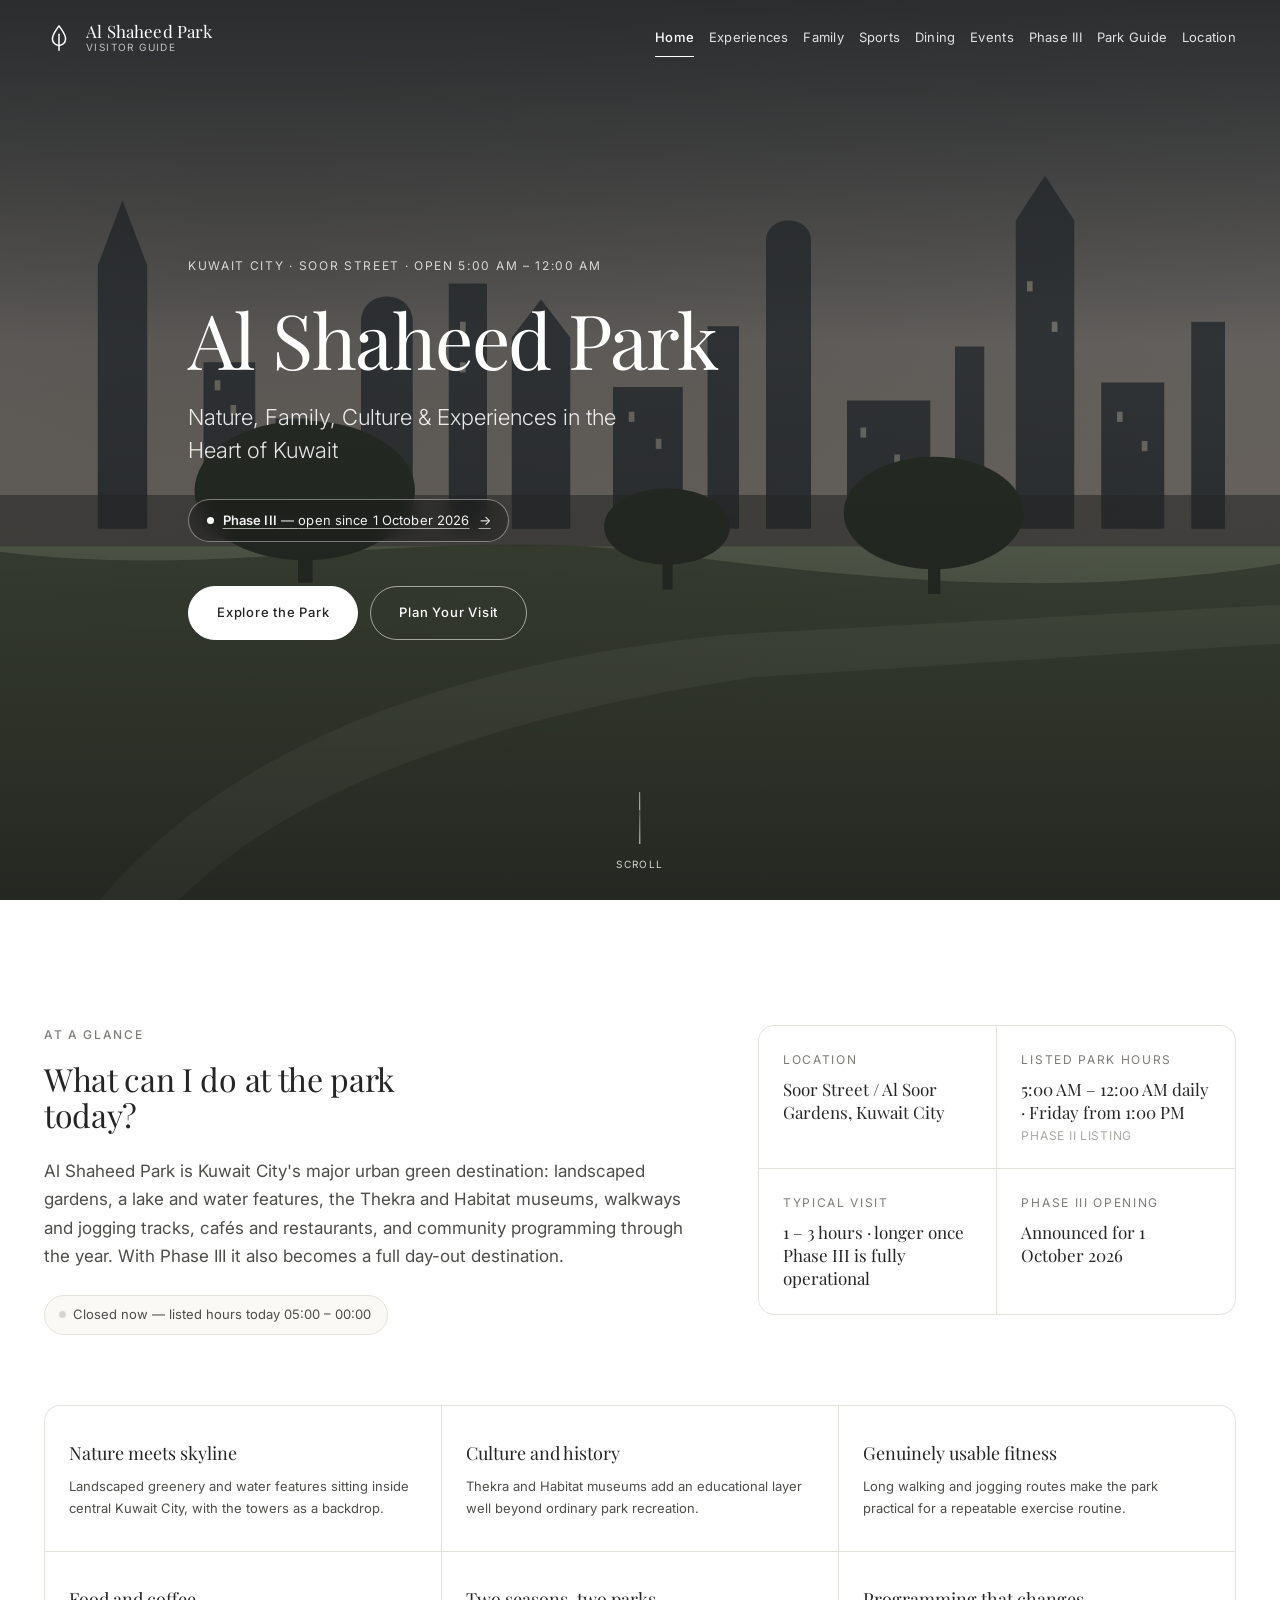
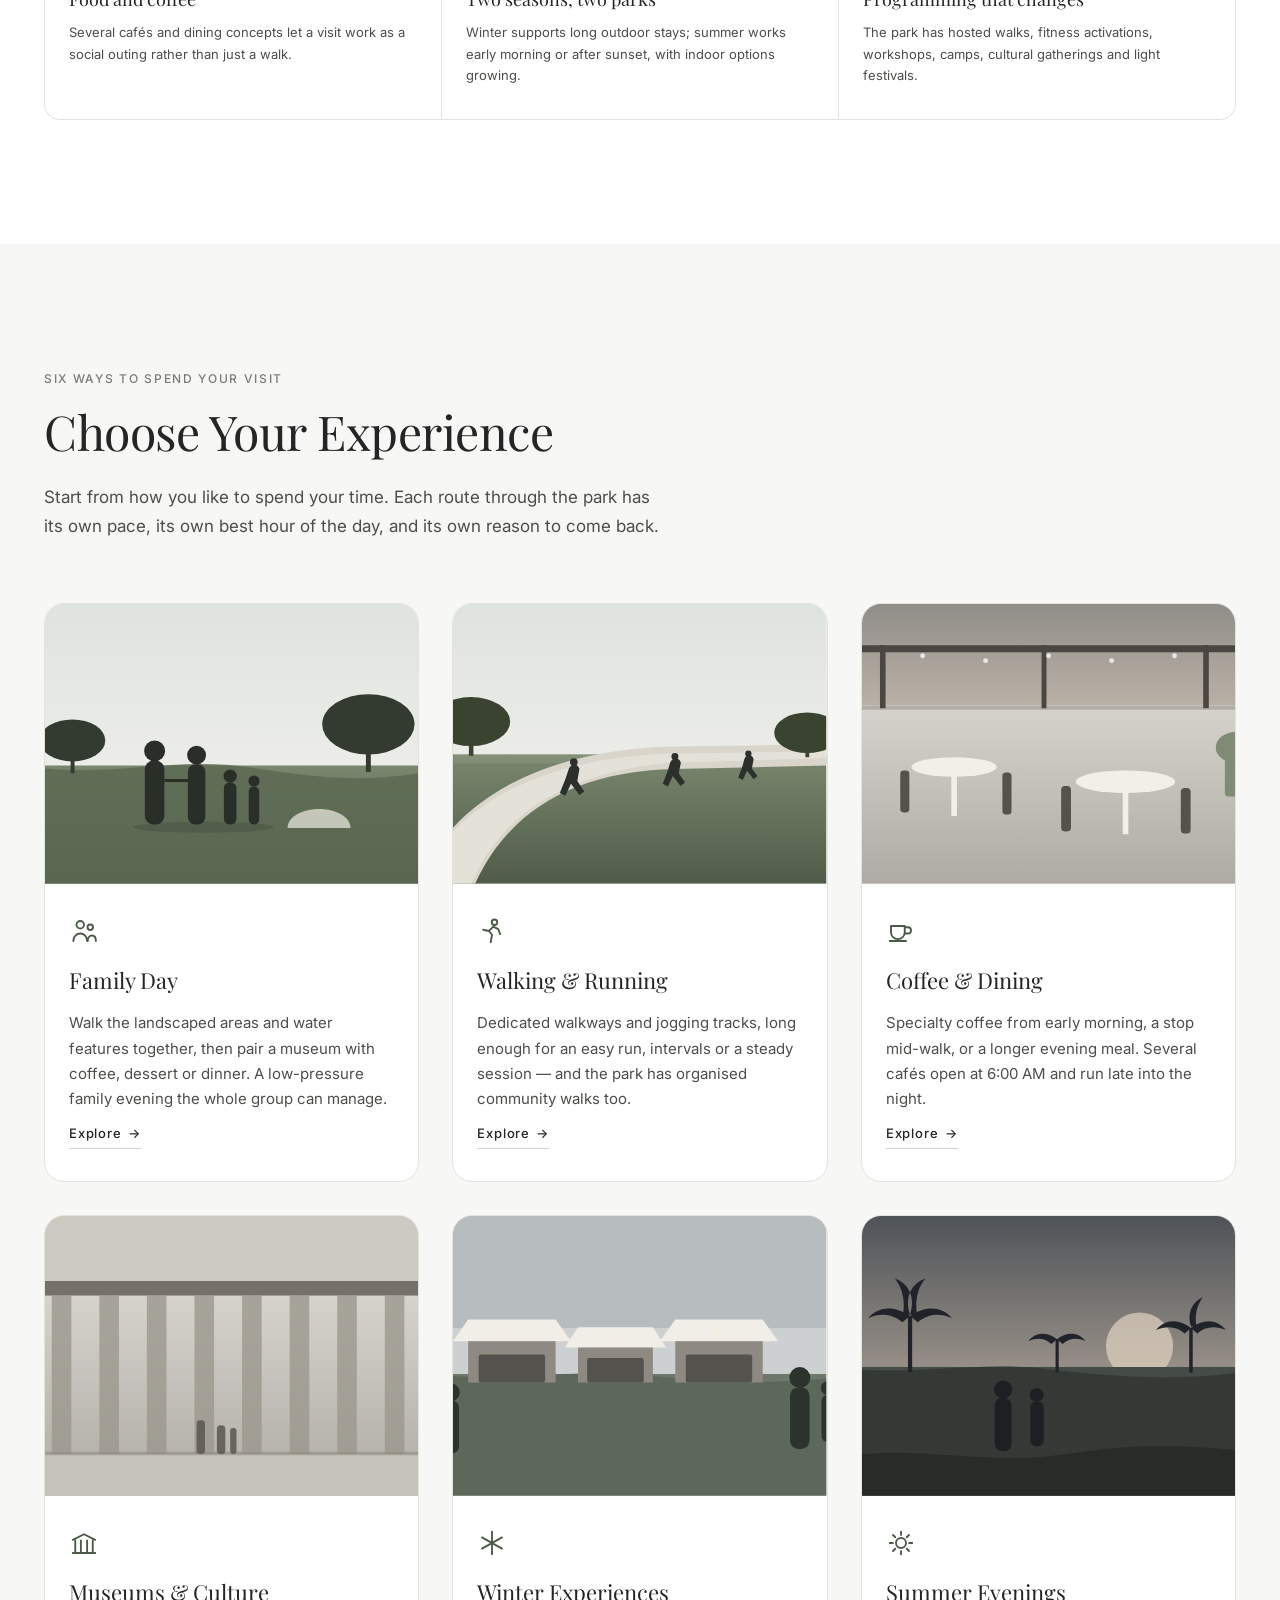
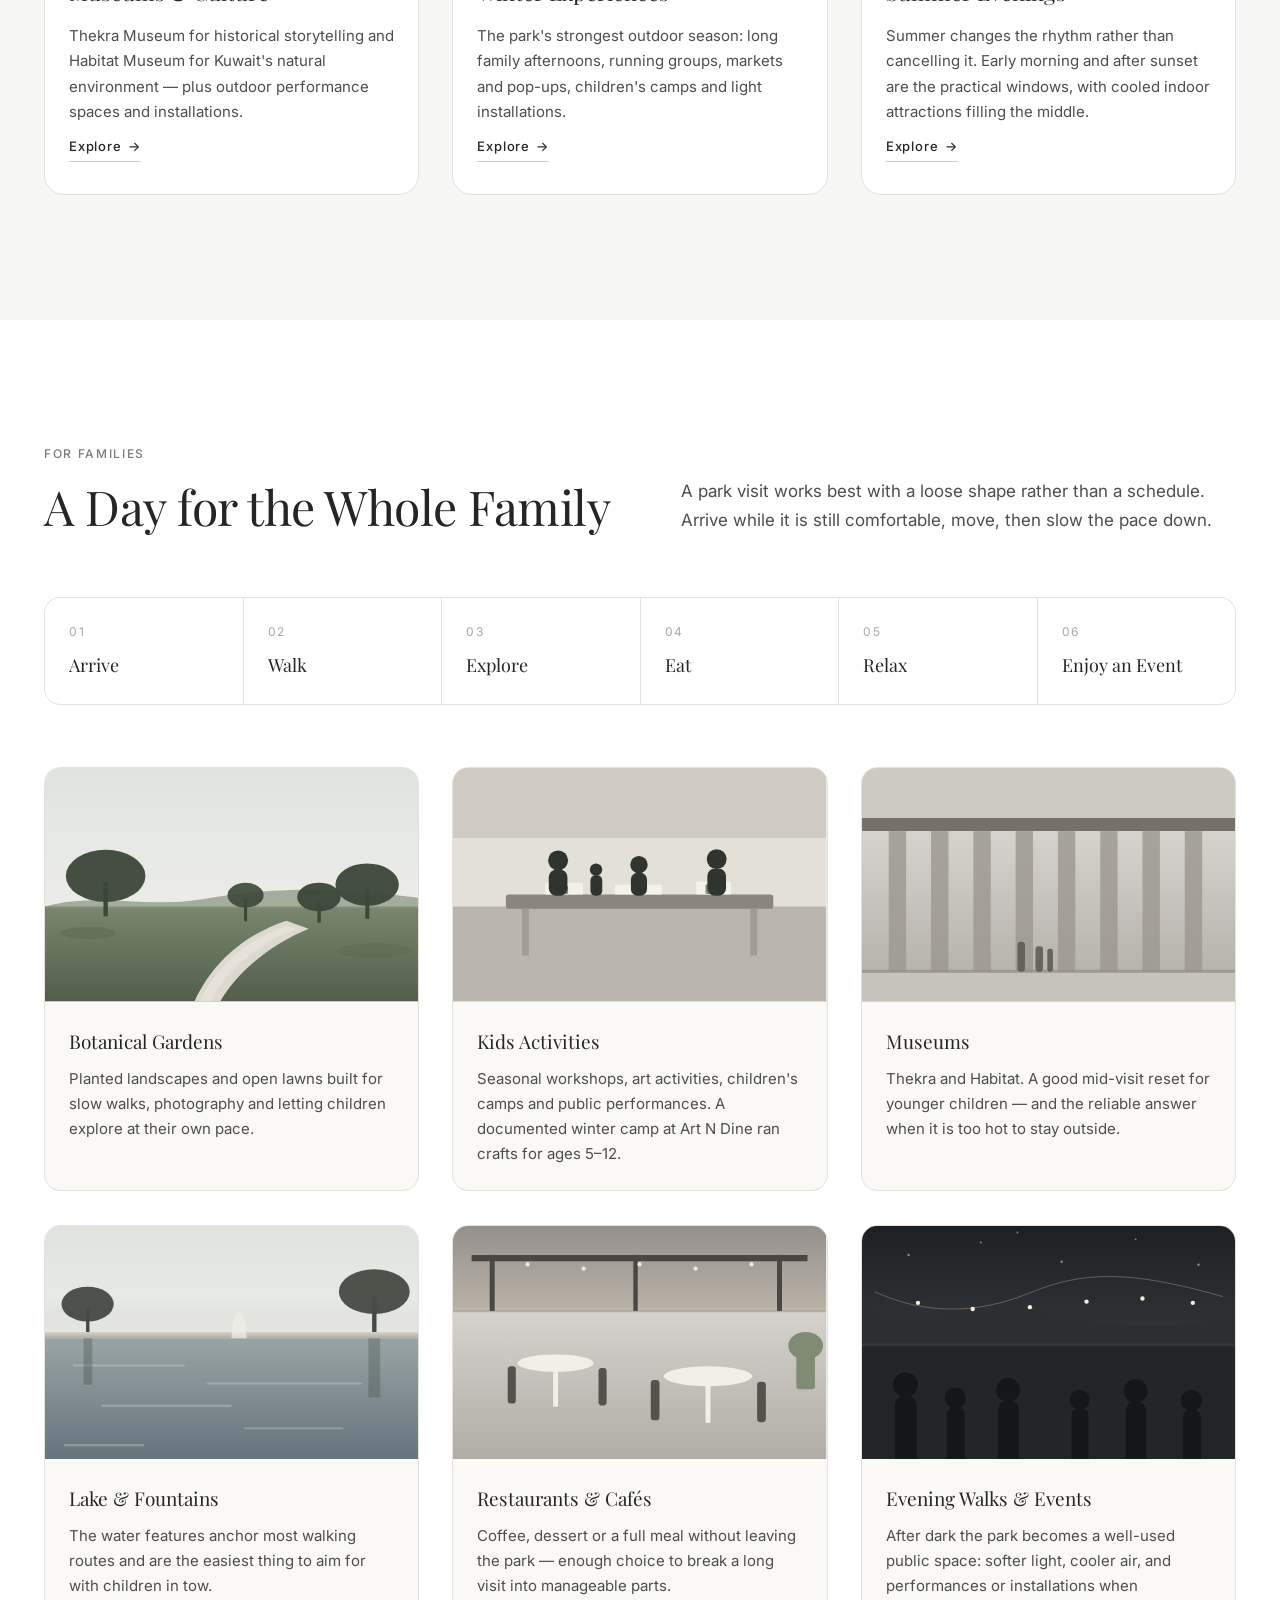
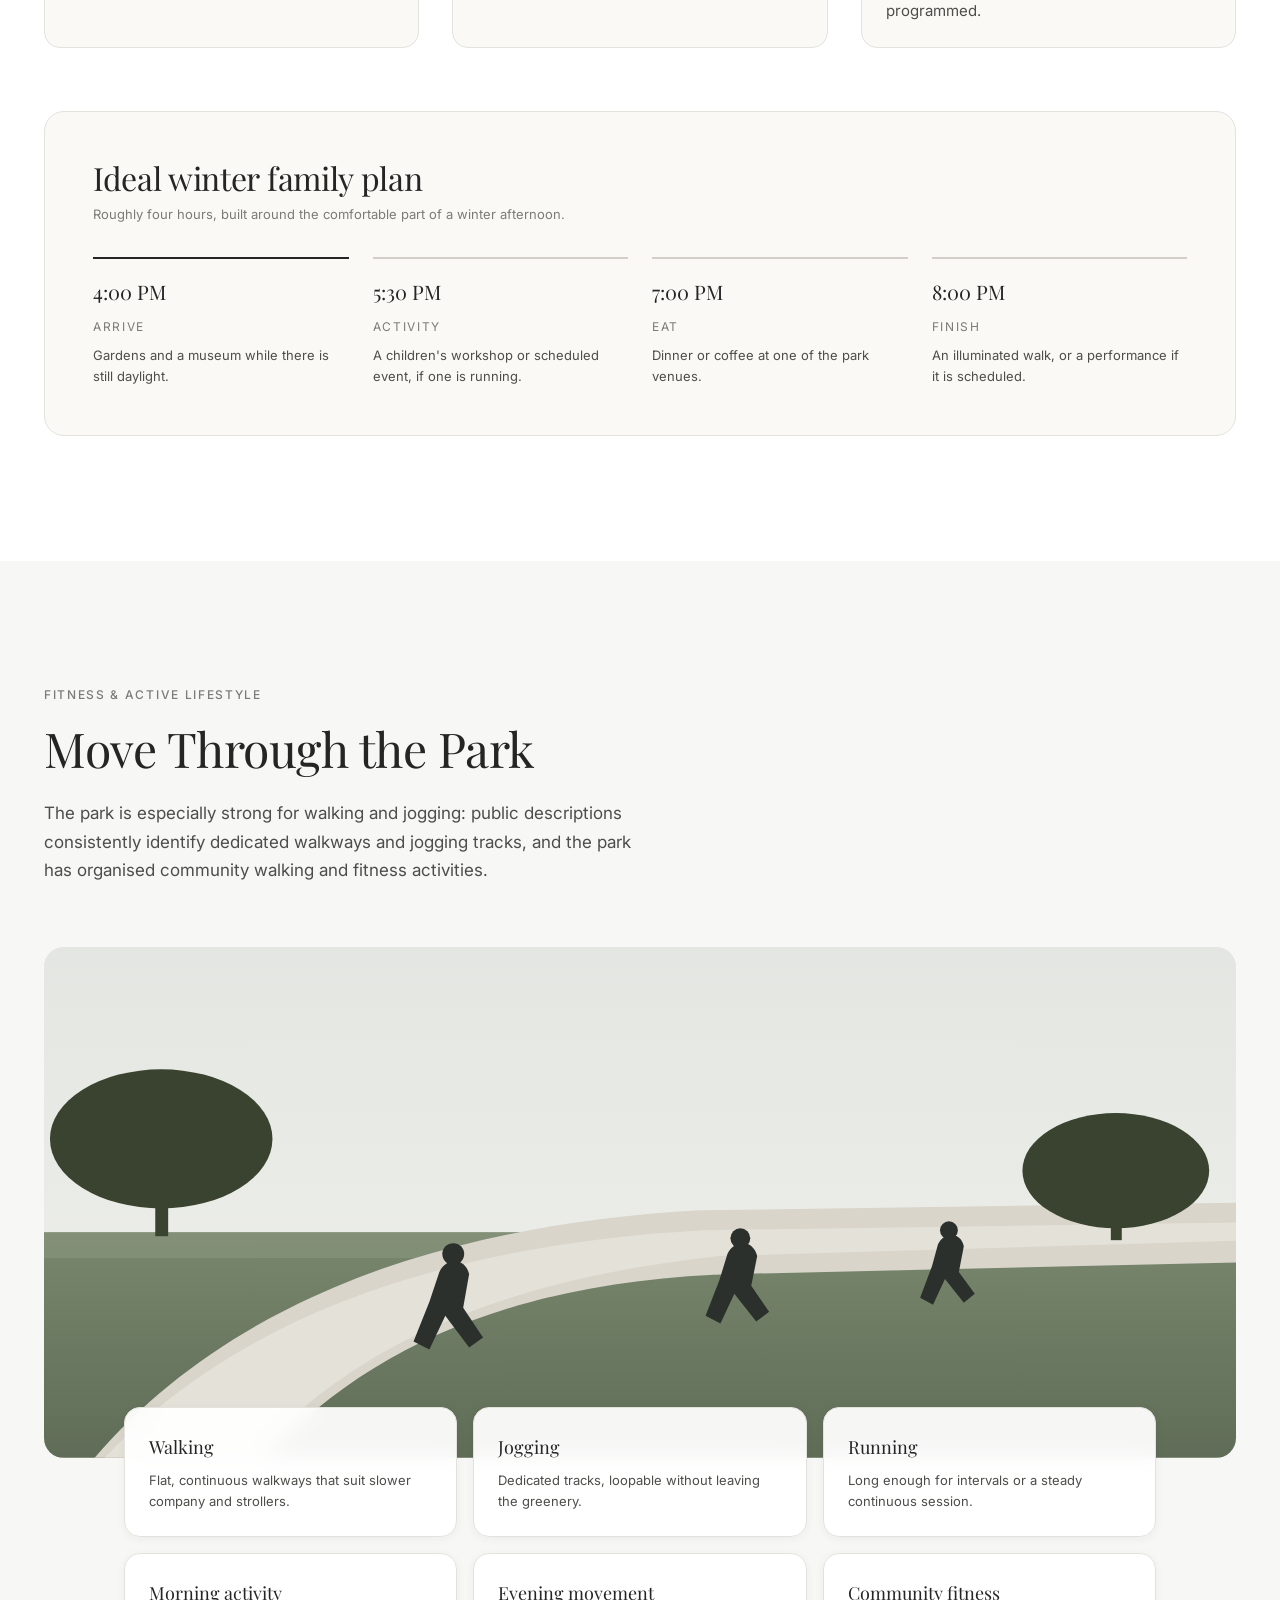
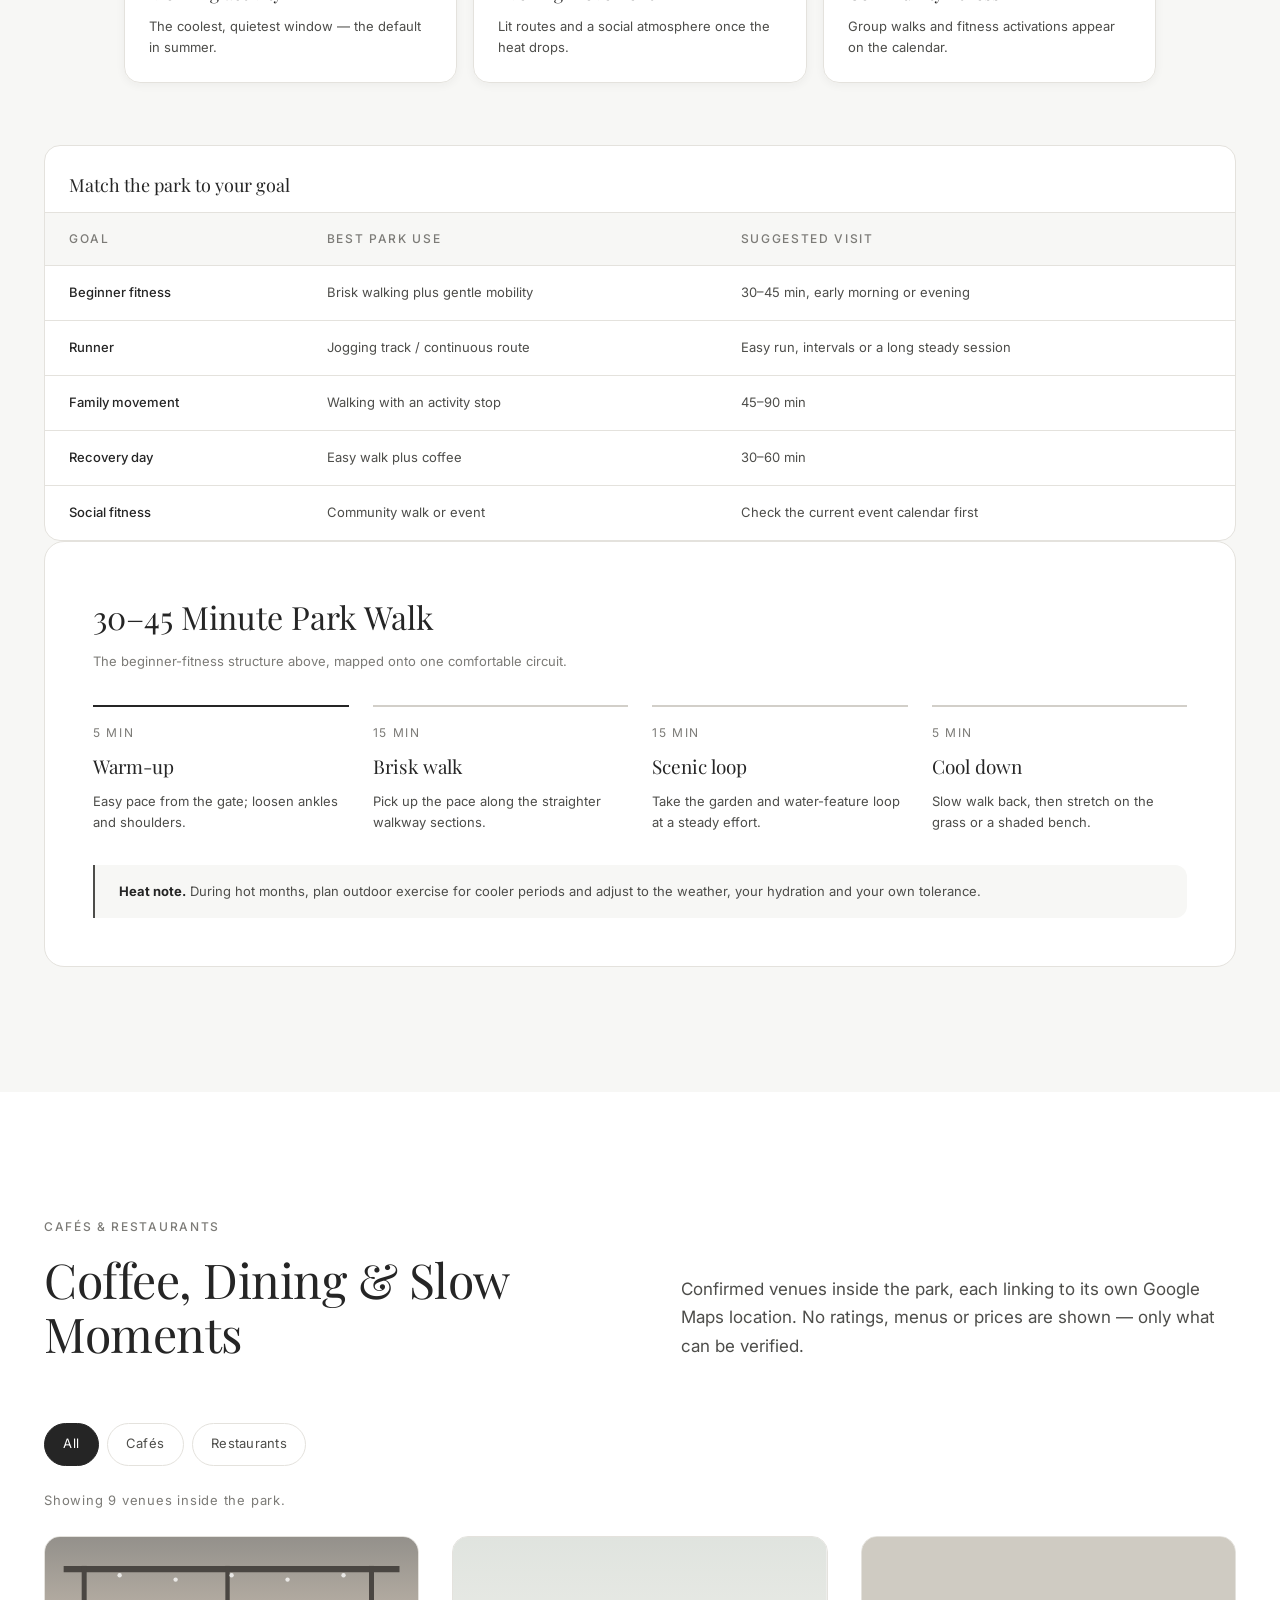
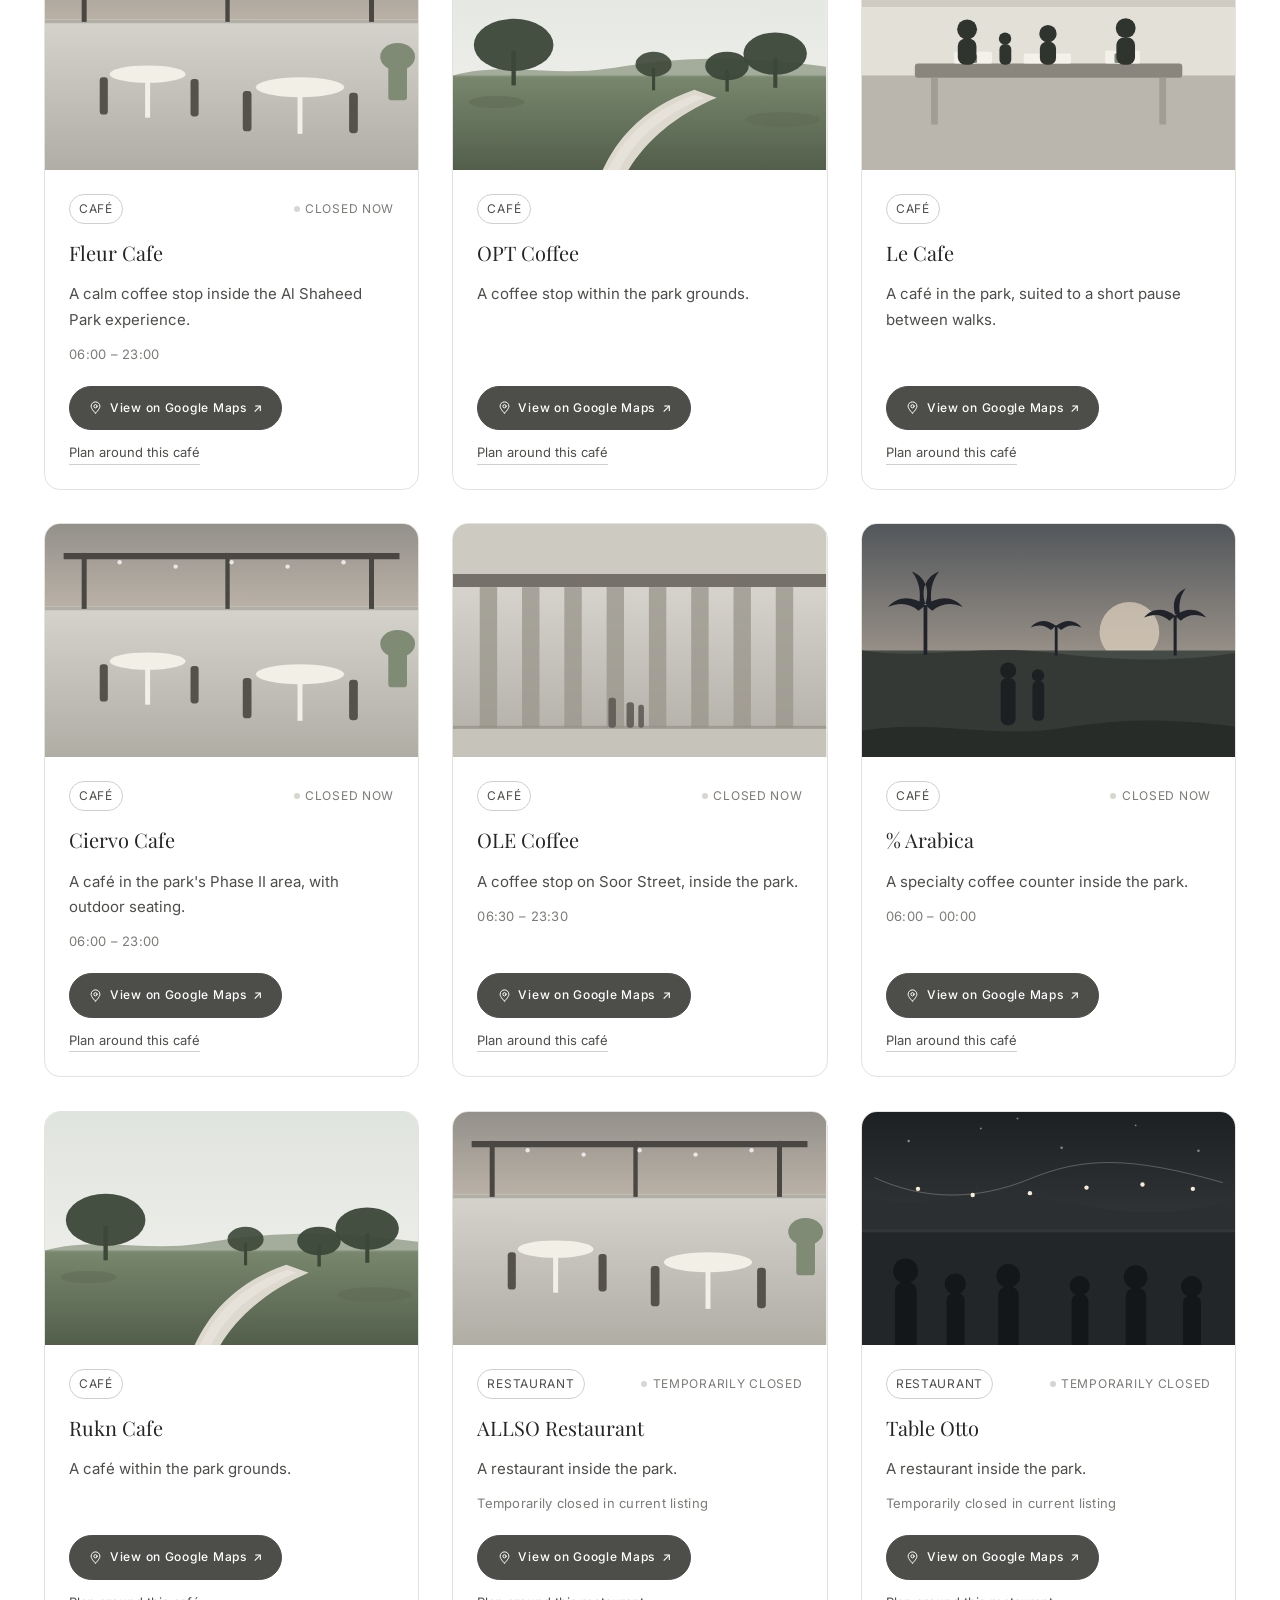
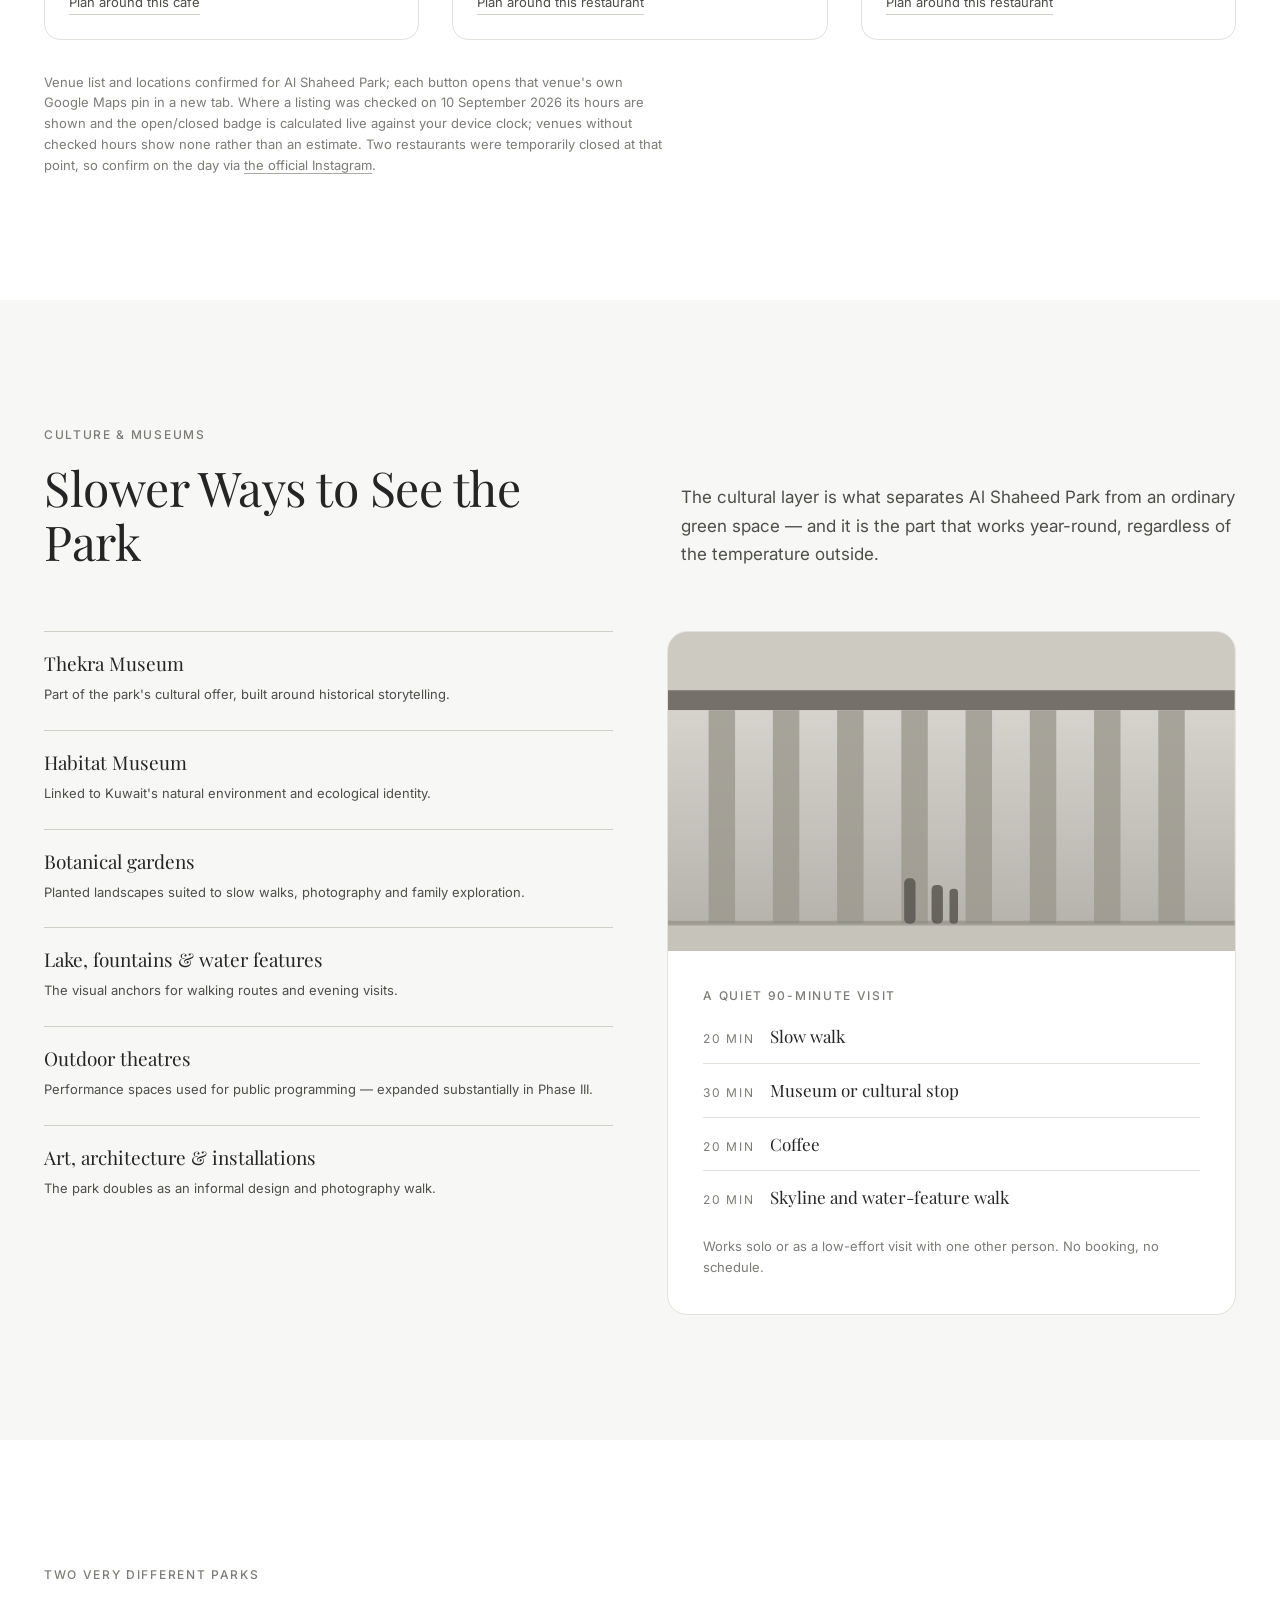
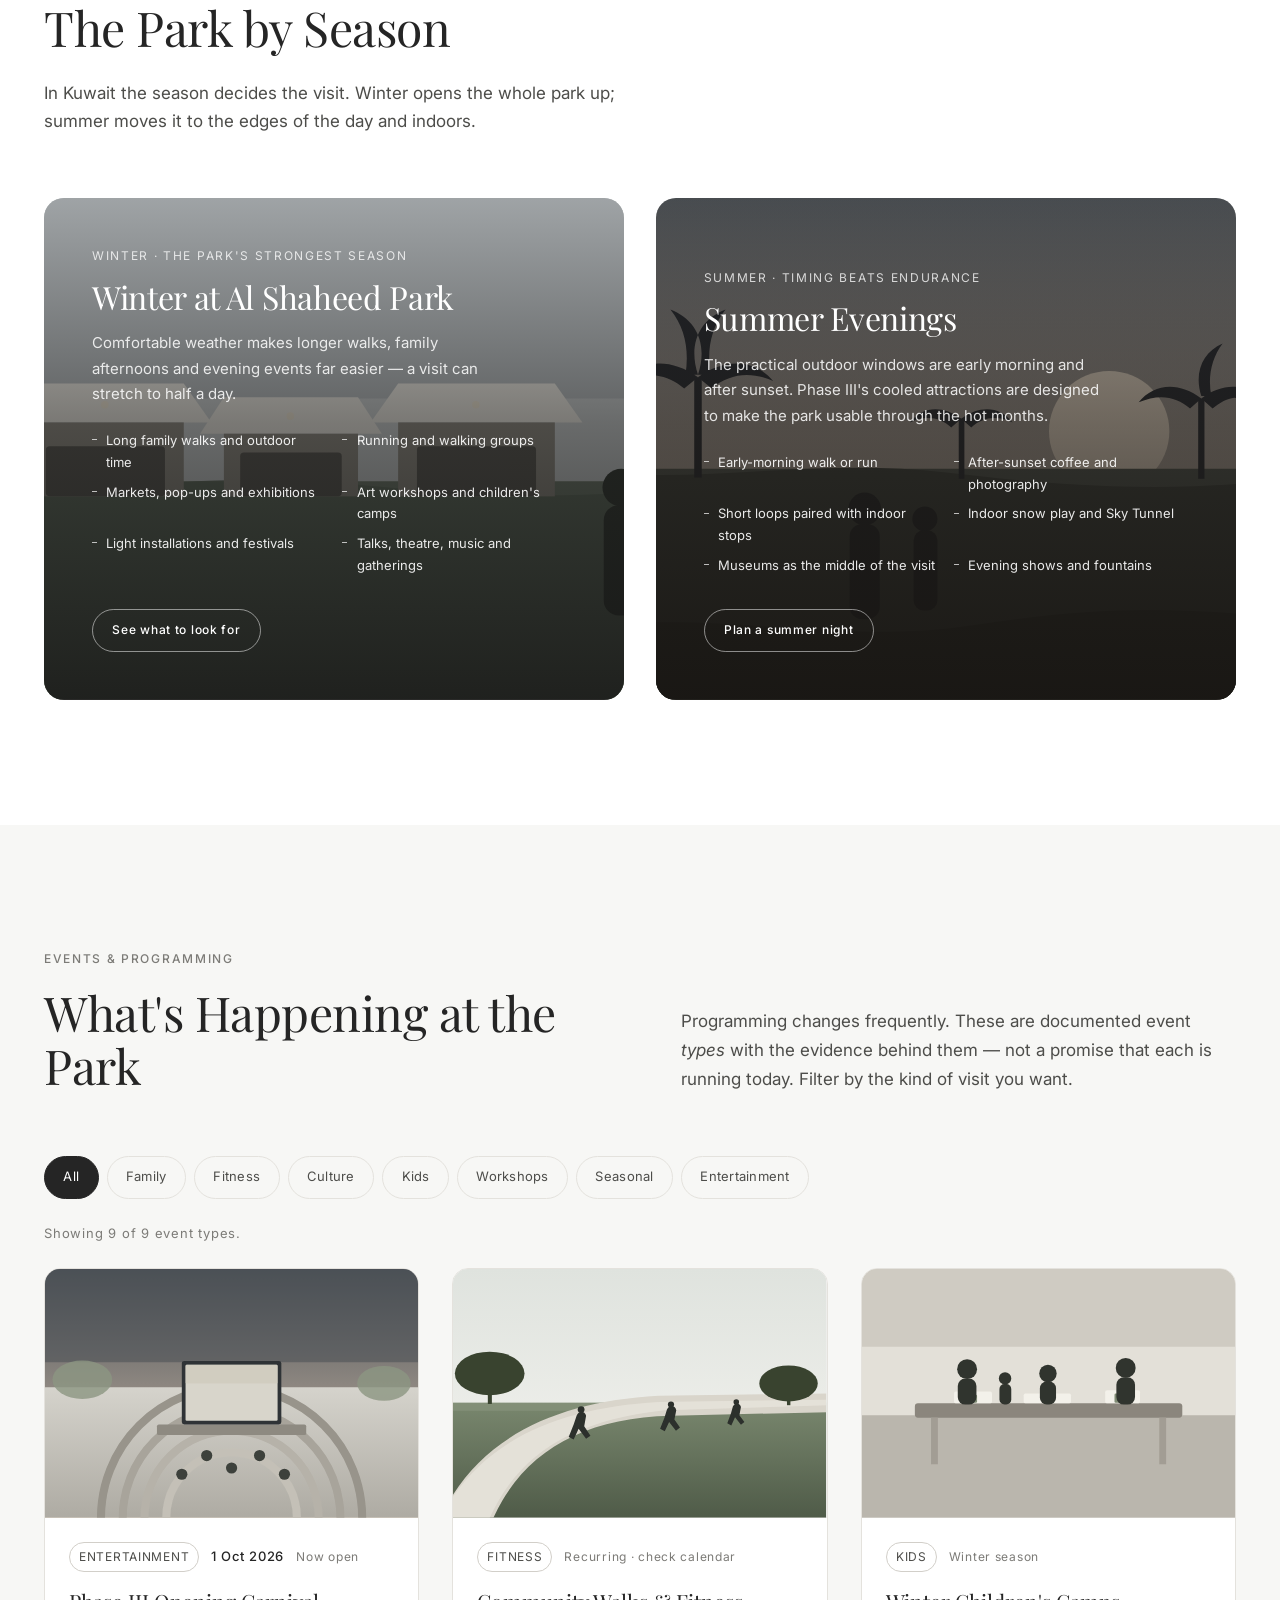
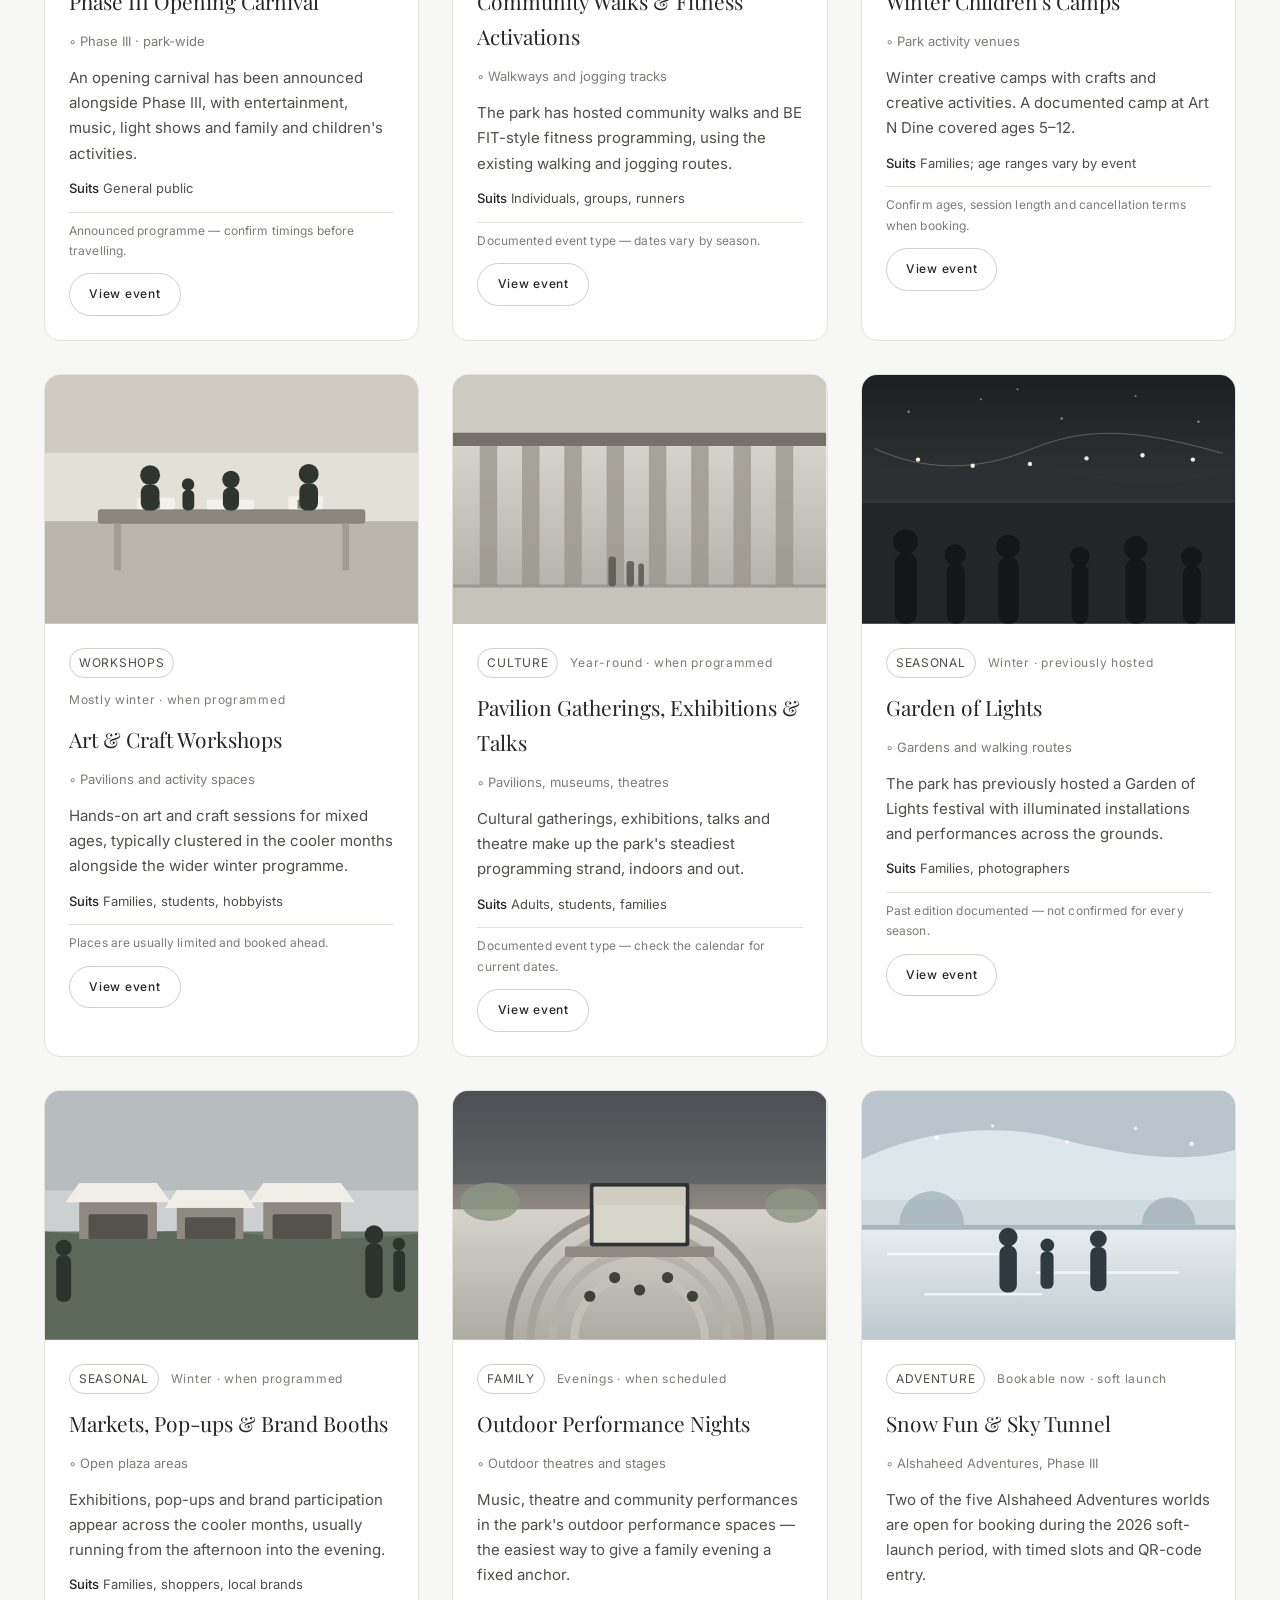
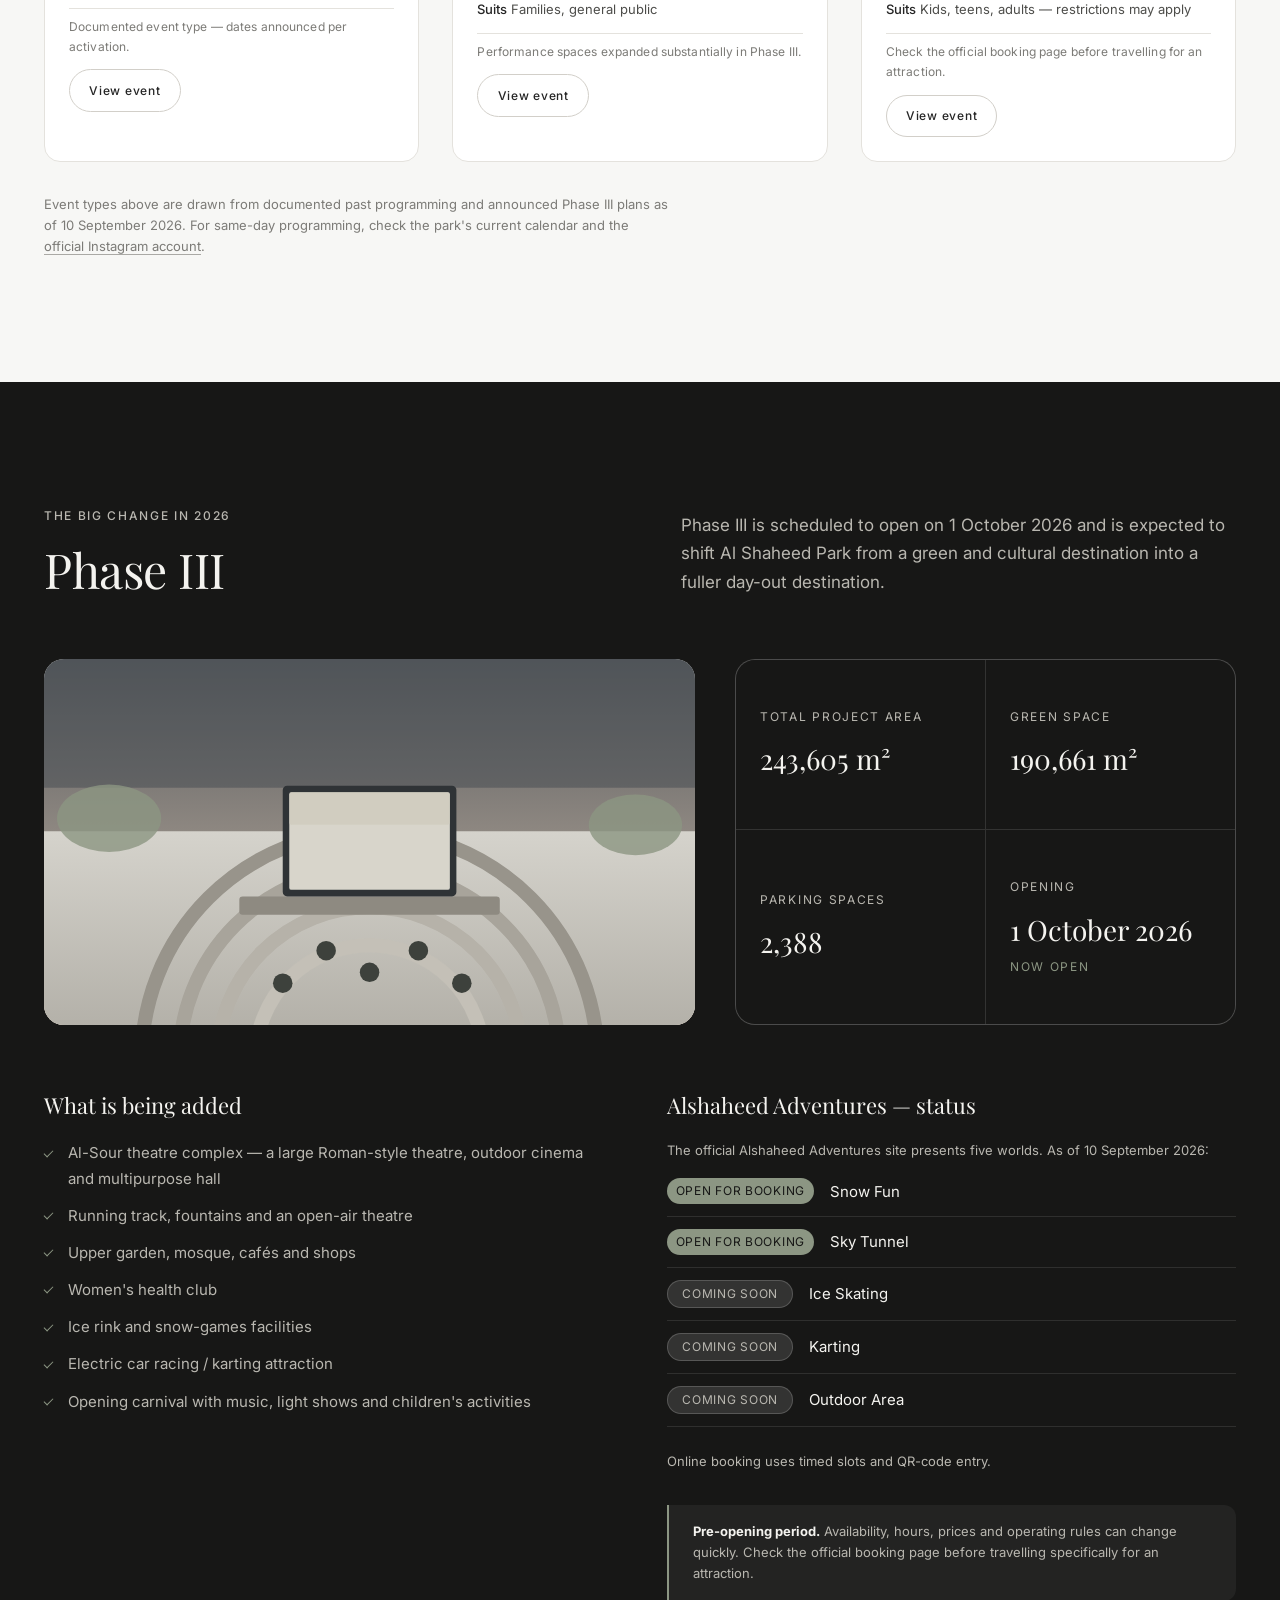
==== index.html @ b551ea04 "Add Al Shaheed Park visitor guide Static front-end visitor guide: HTML5, CSS3 and vanilla JS with no" ====
<!DOCTYPE html>
<html lang="en">
<head>
<meta charset="utf-8">
<meta name="viewport" content="width=device-width, initial-scale=1">
<title>Al Shaheed Park — Nature, Family, Culture &amp; Experiences in Kuwait</title>
<meta name="description" content="Visitor guide to Al Shaheed Park, Kuwait City: gardens, Thekra and Habitat museums, jogging tracks, cafés and dining, winter and summer plans, events, and Phase III opening 1 October 2026.">
<meta name="theme-color" content="#252525">
<meta name="color-scheme" content="light">

<!-- Open Graph / social -->
<meta property="og:type" content="website">
<meta property="og:title" content="Al Shaheed Park — Nature, Family, Culture &amp; Experiences">
<meta property="og:description" content="What you can actually do at Al Shaheed Park today: gardens and water features, museums, walking and jogging routes, coffee and dining, seasonal events, and Phase III from 1 October 2026.">
<meta property="og:locale" content="en_US">
<meta name="twitter:card" content="summary_large_image">

<link rel="preconnect" href="https://fonts.googleapis.com">
<link rel="preconnect" href="https://fonts.gstatic.com" crossorigin>
<link rel="stylesheet" href="https://fonts.googleapis.com/css2?family=Playfair+Display:ital,wght@0,400;0,500;0,600;1,400&family=Inter:wght@300;400;500;600&display=swap">
<link rel="stylesheet" href="styles.css">

<!-- Marks JS as available before first paint so reveal animations can start
     hidden. Without JS the .reveal fallback in styles.css keeps content visible. -->
<script>document.documentElement.classList.add("js");</script>

<script type="application/ld+json">
{
  "@context": "https://schema.org",
  "@type": "TouristAttraction",
  "name": "Al Shaheed Park",
  "description": "An urban park in Kuwait City combining botanical gardens, a lake and water features, the Thekra and Habitat museums, walkways and jogging tracks, cafés and restaurants, and a seasonal events programme. Phase III is scheduled to open on 1 October 2026.",
  "address": {
    "@type": "PostalAddress",
    "streetAddress": "Soor Street / Al Soor Gardens",
    "addressLocality": "Kuwait City",
    "addressCountry": "KW"
  },
  "openingHours": "Mo-Th,Sa-Su 05:00-24:00, Fr 13:00-24:00",
  "sameAs": ["https://www.instagram.com/alshaheedpark/"],
  "isAccessibleForFree": true
}
</script>
</head>
<body>

<a class="skip-link" href="#main">Skip to content</a>

<!-- ============================================================
     SVG SCENE SPRITE
     Original illustrated compositions used as art throughout the page —
     no third-party photography is reproduced. To use your own licensed
     photographs instead, keep the markup and add one rule per scene in
     styles.css, e.g.
        .media--gardens { background-image: url("assets/gardens.jpg"); }
        .media--gardens .media__art { display: none; }
     Gallery figures also accept data-src for runtime lazy hydration
     (see script.js → lazyMedia).
     ============================================================ -->
<svg class="sprite" aria-hidden="true" focusable="false" width="0" height="0">
  <defs>
    <linearGradient id="g-sky-day" x1="0" y1="0" x2="0" y2="1">
      <stop offset="0" stop-color="#dfe3de"/><stop offset="1" stop-color="#f5f4f0"/>
    </linearGradient>
    <linearGradient id="g-sky-dusk" x1="0" y1="0" x2="0" y2="1">
      <stop offset="0" stop-color="#4e5358"/><stop offset=".5" stop-color="#918a83"/><stop offset="1" stop-color="#dbcab6"/>
    </linearGradient>
    <linearGradient id="g-sky-night" x1="0" y1="0" x2="0" y2="1">
      <stop offset="0" stop-color="#1c1f21"/><stop offset="1" stop-color="#484c4e"/>
    </linearGradient>
    <linearGradient id="g-lawn" x1="0" y1="0" x2="0" y2="1">
      <stop offset="0" stop-color="#79876e"/><stop offset="1" stop-color="#4f5b48"/>
    </linearGradient>
    <linearGradient id="g-water" x1="0" y1="0" x2="0" y2="1">
      <stop offset="0" stop-color="#97a4a6"/><stop offset="1" stop-color="#63727a"/>
    </linearGradient>
    <linearGradient id="g-stone" x1="0" y1="0" x2="0" y2="1">
      <stop offset="0" stop-color="#d5d3cc"/><stop offset="1" stop-color="#aeaba3"/>
    </linearGradient>
    <linearGradient id="g-warm" x1="0" y1="0" x2="0" y2="1">
      <stop offset="0" stop-color="#3a3835"/><stop offset="1" stop-color="#8d7f70"/>
    </linearGradient>
    <linearGradient id="g-ice" x1="0" y1="0" x2="0" y2="1">
      <stop offset="0" stop-color="#e8eef1"/><stop offset="1" stop-color="#bcc9cf"/>
    </linearGradient>
    <linearGradient id="g-haze" x1="0" y1="0" x2="0" y2="1">
      <stop offset="0" stop-color="#cdd2cf" stop-opacity="0"/><stop offset="1" stop-color="#e7e6df" stop-opacity=".85"/>
    </linearGradient>
  </defs>

  <!-- Botanical gardens / lawns -->
  <symbol id="sc-gardens" viewBox="0 0 1200 800" preserveAspectRatio="xMidYMid slice">
    <rect width="1200" height="800" fill="url(#g-sky-day)"/>
    <path d="M0 470h1200v330H0z" fill="url(#g-lawn)"/>
    <path d="M0 470c170-46 320 6 500-22s340-52 700-6v34H0z" fill="#86937c" opacity=".7"/>
    <g fill="#3c4738">
      <rect x="188" y="392" width="14" height="110"/>
      <ellipse cx="195" cy="372" rx="128" ry="84" opacity=".95"/>
      <rect x="1030" y="416" width="13" height="94"/>
      <ellipse cx="1036" cy="400" rx="102" ry="68" opacity=".95"/>
      <rect x="876" y="452" width="11" height="70"/>
      <ellipse cx="881" cy="440" rx="70" ry="46" opacity=".95"/>
      <rect x="640" y="446" width="10" height="72"/>
      <ellipse cx="645" cy="434" rx="58" ry="40" opacity=".9"/>
    </g>
    <path d="M470 800c62-152 172-238 306-284l72 26c-142 60-246 154-298 258z" fill="#ddd9cf"/>
    <path d="M486 800c60-142 166-224 292-268l30 10c-134 54-234 138-286 258z" fill="#efece4" opacity=".5"/>
    <g fill="#5f6b55" opacity=".55">
      <ellipse cx="140" cy="556" rx="90" ry="20"/><ellipse cx="1060" cy="612" rx="120" ry="24"/>
    </g>
  </symbol>

  <!-- Lake / water features -->
  <symbol id="sc-water" viewBox="0 0 1200 800" preserveAspectRatio="xMidYMid slice">
    <rect width="1200" height="800" fill="url(#g-sky-day)"/>
    <path d="M0 260h1200v112H0z" fill="url(#g-haze)"/>
    <g fill="#454a44">
      <rect x="1052" y="252" width="14" height="124"/>
      <ellipse cx="1059" cy="236" rx="114" ry="72" opacity=".95"/>
      <rect x="132" y="290" width="11" height="88"/>
      <ellipse cx="137" cy="276" rx="84" ry="56" opacity=".95"/>
    </g>
    <path d="M0 366h1200v20H0z" fill="url(#g-stone)"/>
    <path d="M0 386h1200v414H0z" fill="url(#g-water)"/>
    <g fill="#eceae4" opacity=".26">
      <rect x="90" y="470" width="360" height="7" rx="4"/><rect x="520" y="528" width="500" height="7" rx="4"/>
      <rect x="180" y="600" width="420" height="7" rx="4"/><rect x="640" y="672" width="320" height="7" rx="4"/>
      <rect x="60" y="726" width="260" height="7" rx="4"/>
    </g>
    <g fill="#3c4238" opacity=".3">
      <rect x="1040" y="386" width="38" height="190"/><rect x="124" y="386" width="28" height="150"/>
    </g>
    <g fill="#f2f0ea" opacity=".7">
      <path d="M600 386c0-46 10-84 24-84s24 38 24 84z"/>
    </g>
  </symbol>

  <!-- Park + Kuwait City skyline -->
  <symbol id="sc-skyline" viewBox="0 0 1200 800" preserveAspectRatio="xMidYMid slice">
    <rect width="1200" height="800" fill="url(#g-sky-dusk)"/>
    <g fill="#3a3f43">
      <path d="M118 470V236l22-58 22 58v234z"/>
      <rect x="212" y="322" width="46" height="148"/>
      <rect x="276" y="372" width="30" height="98"/>
      <path d="M352 470V286c0-30 46-30 46 0v184z"/>
      <rect x="430" y="252" width="34" height="218"/>
      <path d="M486 470V300l26-34 26 34v170z"/>
      <rect x="576" y="344" width="62" height="126"/>
      <rect x="660" y="290" width="28" height="180"/>
      <path d="M712 470V214c0-24 40-24 40 0v256z"/>
      <rect x="784" y="356" width="74" height="114"/>
      <rect x="880" y="308" width="26" height="162"/>
      <path d="M934 470V196l26-40 26 40v274z"/>
      <rect x="1010" y="340" width="56" height="130"/>
      <rect x="1090" y="286" width="30" height="184"/>
    </g>
    <g fill="#efe0c8" opacity=".5">
      <rect x="222" y="338" width="5" height="9"/><rect x="236" y="360" width="5" height="9"/>
      <rect x="440" y="286" width="5" height="9"/><rect x="440" y="322" width="5" height="9"/>
      <rect x="590" y="366" width="5" height="9"/><rect x="614" y="390" width="5" height="9"/>
      <rect x="796" y="380" width="5" height="9"/><rect x="826" y="404" width="5" height="9"/>
      <rect x="1024" y="366" width="5" height="9"/><rect x="1046" y="392" width="5" height="9"/>
      <rect x="944" y="250" width="5" height="9"/><rect x="966" y="286" width="5" height="9"/>
    </g>
    <path d="M0 440h1200v46H0z" fill="#2d3130" opacity=".55"/>
    <path d="M0 486h1200v314H0z" fill="url(#g-lawn)"/>
    <path d="M0 486c220 36 400-22 620 6s380 40 580 4v304H0z" fill="#48533f" opacity=".85"/>
    <g fill="#2c342a">
      <rect x="296" y="452" width="13" height="66"/>
      <ellipse cx="302" cy="436" rx="98" ry="62"/>
      <rect x="856" y="470" width="11" height="58"/>
      <ellipse cx="861" cy="456" rx="80" ry="50"/>
      <rect x="620" y="478" width="9" height="46"/>
      <ellipse cx="624" cy="468" rx="56" ry="34"/>
    </g>
    <path d="M120 800c120-142 320-212 560-236l520-28v34l-500 32C500 632 300 690 190 800z" fill="#7b8670" opacity=".45"/>
  </symbol>

  <!-- Walkways and jogging tracks -->
  <symbol id="sc-run" viewBox="0 0 1200 800" preserveAspectRatio="xMidYMid slice">
    <rect width="1200" height="800" fill="url(#g-sky-day)"/>
    <path d="M0 430h1200v370H0z" fill="url(#g-lawn)"/>
    <path d="M0 430h1200v26H0z" fill="#8b977f" opacity=".6"/>
    <path d="M-40 800c120-262 380-374 700-392l560-8v60l-520 12C420 478 226 588 130 800z" fill="#d9d5cb"/>
    <path d="M-40 800c130-252 384-354 704-372l556-8v18l-540 16C388 486 214 590 118 800z" fill="#efece4" opacity=".55"/>
    <g fill="#2c302c">
      <path d="M398 470c8-16 26-14 30 2l-6 34 20 30-14 10-24-32-16 34-16-8 16-40z"/>
      <circle cx="412" cy="452" r="11"/>
      <path d="M688 452c8-16 26-14 30 2l-6 30 18 26-13 10-22-28-14 30-15-8 14-36z"/>
      <circle cx="701" cy="436" r="10"/>
      <path d="M900 442c7-14 23-12 26 2l-5 26 16 22-11 9-19-24-12 26-13-7 12-32z"/>
      <circle cx="911" cy="428" r="9"/>
    </g>
    <g fill="#39432f">
      <rect x="112" y="352" width="13" height="82"/>
      <ellipse cx="118" cy="336" rx="112" ry="70"/>
      <rect x="1074" y="382" width="11" height="56"/>
      <ellipse cx="1079" cy="368" rx="94" ry="58"/>
    </g>
  </symbol>

  <!-- Café / dining terrace -->
  <symbol id="sc-dining" viewBox="0 0 1200 800" preserveAspectRatio="xMidYMid slice">
    <rect width="1200" height="800" fill="#e6e3dc"/>
    <path d="M0 0h1200v290H0z" fill="url(#g-warm)" opacity=".5"/>
    <path d="M0 290h1200v510H0z" fill="url(#g-stone)"/>
    <path d="M0 290h1200v12H0z" fill="#8f8b82" opacity=".5"/>
    <g fill="#4a4642">
      <path d="M60 118h1080v20H60z"/>
      <rect x="118" y="118" width="16" height="180"/><rect x="1042" y="118" width="16" height="180"/>
      <rect x="580" y="118" width="14" height="180"/>
    </g>
    <g fill="#ffffff" opacity=".75">
      <circle cx="240" cy="148" r="7"/><circle cx="420" cy="162" r="7"/><circle cx="600" cy="148" r="7"/>
      <circle cx="780" cy="162" r="7"/><circle cx="960" cy="148" r="7"/>
    </g>
    <g fill="#f2efe7">
      <ellipse cx="330" cy="466" rx="122" ry="28"/><rect x="322" y="466" width="16" height="140"/>
      <ellipse cx="820" cy="508" rx="142" ry="32"/><rect x="812" y="508" width="16" height="150"/>
    </g>
    <g fill="#55514b">
      <rect x="176" y="476" width="26" height="120" rx="10"/><rect x="468" y="482" width="26" height="120" rx="10"/>
      <rect x="636" y="520" width="28" height="130" rx="11"/><rect x="978" y="526" width="28" height="130" rx="11"/>
    </g>
    <g fill="#7f8b74">
      <rect x="1104" y="430" width="60" height="120" rx="8"/>
      <ellipse cx="1134" cy="410" rx="56" ry="44"/>
    </g>
  </symbol>

  <!-- Museum architecture (Thekra / Habitat) -->
  <symbol id="sc-museum" viewBox="0 0 1200 800" preserveAspectRatio="xMidYMid slice">
    <rect width="1200" height="800" fill="#dedbd4"/>
    <path d="M0 0h1200v210H0z" fill="#cdcac1"/>
    <path d="M0 186h1200v42H0z" fill="#75716a"/>
    <path d="M0 228h1200v572H0z" fill="url(#g-stone)"/>
    <g fill="#9c988e" opacity=".8">
      <rect x="86" y="228" width="56" height="452"/><rect x="222" y="228" width="56" height="452"/>
      <rect x="358" y="228" width="56" height="452"/><rect x="494" y="228" width="56" height="452"/>
      <rect x="630" y="228" width="56" height="452"/><rect x="766" y="228" width="56" height="452"/>
      <rect x="902" y="228" width="56" height="452"/><rect x="1038" y="228" width="56" height="452"/>
    </g>
    <path d="M0 680h1200v120H0z" fill="#c6c3bb"/>
    <path d="M0 674h1200v10H0z" fill="#8e8a82" opacity=".6"/>
    <g fill="#5a5650" opacity=".85">
      <rect x="500" y="584" width="24" height="96" rx="10"/><rect x="558" y="598" width="24" height="82" rx="10"/>
      <rect x="596" y="606" width="18" height="74" rx="8"/>
    </g>
  </symbol>

  <!-- Night event / performance -->
  <symbol id="sc-night" viewBox="0 0 1200 800" preserveAspectRatio="xMidYMid slice">
    <rect width="1200" height="800" fill="url(#g-sky-night)"/>
    <g fill="#f3e9d8" opacity=".5">
      <circle cx="150" cy="118" r="4"/><circle cx="382" cy="78" r="3"/><circle cx="642" cy="140" r="4"/>
      <circle cx="880" cy="68" r="3"/><circle cx="1082" cy="150" r="4"/><circle cx="500" cy="46" r="3"/>
    </g>
    <path d="M0 296c200 60 340-40 600 10s400 60 600 0v96H0z" fill="#2b2f31"/>
    <g stroke="#efe4d1" stroke-width="2" opacity=".45" fill="none">
      <path d="M40 236c160 74 330 74 500 4s320-74 620 12"/>
    </g>
    <g fill="#f6ecd8">
      <circle cx="180" cy="272" r="7"/><circle cx="356" cy="292" r="7"/><circle cx="540" cy="286" r="7"/>
      <circle cx="722" cy="268" r="7"/><circle cx="902" cy="258" r="7"/><circle cx="1064" cy="272" r="7"/>
    </g>
    <path d="M0 412h1200v388H0z" fill="#232628"/>
    <g fill="#14171a">
      <circle cx="140" cy="536" r="40"/><rect x="106" y="572" width="70" height="228" rx="30"/>
      <circle cx="300" cy="578" r="34"/><rect x="272" y="606" width="58" height="194" rx="26"/>
      <circle cx="470" cy="552" r="38"/><rect x="438" y="586" width="66" height="214" rx="28"/>
      <circle cx="700" cy="584" r="32"/><rect x="674" y="610" width="54" height="190" rx="24"/>
      <circle cx="880" cy="556" r="38"/><rect x="848" y="590" width="66" height="210" rx="28"/>
      <circle cx="1060" cy="586" r="34"/><rect x="1032" y="614" width="58" height="186" rx="26"/>
    </g>
  </symbol>

  <!-- Families on the lawns -->
  <symbol id="sc-family" viewBox="0 0 1200 800" preserveAspectRatio="xMidYMid slice">
    <rect width="1200" height="800" fill="url(#g-sky-day)"/>
    <path d="M0 462h1200v338H0z" fill="url(#g-lawn)"/>
    <path d="M0 462c260 40 420-30 660 6s340 42 540 4v328H0z" fill="#5c6a53" opacity=".85"/>
    <g fill="#333a2f">
      <rect x="984" y="360" width="14" height="120"/>
      <ellipse cx="991" cy="344" rx="132" ry="86"/>
      <rect x="140" y="404" width="11" height="80"/>
      <ellipse cx="145" cy="390" rx="94" ry="60"/>
    </g>
    <g fill="#2a2e29">
      <circle cx="380" cy="420" r="30"/><rect x="352" y="448" width="56" height="182" rx="24"/>
      <circle cx="500" cy="432" r="27"/><rect x="475" y="458" width="50" height="172" rx="22"/>
      <circle cx="596" cy="492" r="19"/><rect x="578" y="510" width="36" height="120" rx="16"/>
      <circle cx="664" cy="506" r="16"/><rect x="649" y="522" width="30" height="108" rx="14"/>
      <path d="M408 500h68v9h-68z"/>
    </g>
    <ellipse cx="520" cy="638" rx="200" ry="16" fill="#1f231f" opacity=".18"/>
    <path d="M760 640c0-30 40-54 90-54s90 24 90 54z" fill="#e8e5dc" opacity=".75"/>
  </symbol>

  <!-- Winter market / outdoor pop-ups -->
  <symbol id="sc-winter" viewBox="0 0 1200 800" preserveAspectRatio="xMidYMid slice">
    <rect width="1200" height="800" fill="#ccd0d1"/>
    <path d="M0 0h1200v320H0z" fill="#b7bcbf"/>
    <path d="M0 452h1200v348H0z" fill="#6c7869"/>
    <path d="M0 452c240 26 380-18 620 4s360 26 580 2v342H0z" fill="#5a6757" opacity=".85"/>
    <g fill="#f1eee7">
      <path d="M110 296h250l44 62H66z"/><path d="M424 318h214l38 58H386z"/><path d="M702 296h250l44 62H658z"/>
    </g>
    <g fill="#8e8a81">
      <rect x="110" y="358" width="250" height="118"/><rect x="424" y="376" width="214" height="100"/>
      <rect x="702" y="358" width="250" height="118"/>
    </g>
    <g fill="#4b4944" opacity=".85">
      <rect x="140" y="396" width="190" height="80" rx="6"/><rect x="450" y="406" width="162" height="70" rx="6"/>
      <rect x="732" y="396" width="190" height="80" rx="6"/>
    </g>
    <g fill="#f6ecd8" opacity=".9">
      <circle cx="234" cy="330" r="6"/><circle cx="530" cy="348" r="6"/><circle cx="826" cy="330" r="6"/>
    </g>
    <g fill="#2c322c">
      <circle cx="1058" cy="462" r="30"/><rect x="1030" y="490" width="56" height="176" rx="24"/>
      <circle cx="1138" cy="492" r="20"/><rect x="1120" y="512" width="38" height="134" rx="17"/>
      <circle cx="60" cy="504" r="26"/><rect x="36" y="528" width="48" height="150" rx="20"/>
    </g>
  </symbol>

  <!-- Summer sunset -->
  <symbol id="sc-summer" viewBox="0 0 1200 800" preserveAspectRatio="xMidYMid slice">
    <rect width="1200" height="800" fill="url(#g-sky-dusk)"/>
    <circle cx="860" cy="372" r="96" fill="#e9dbc6" opacity=".65"/>
    <path d="M0 432h1200v368H0z" fill="#454b46"/>
    <path d="M0 432c200 30 380-20 600 6s400 34 600 2v360H0z" fill="#343935"/>
    <g fill="#20242a">
      <rect x="198" y="286" width="12" height="160"/>
      <path d="M204 286c-44-32-92-28-120 6 36-16 70-12 98 12zM204 286c44-32 92-28 120 6-36-16-70-12-98 12zM204 282c-16-48 2-88 44-104-24 30-30 66-24 104zM204 282c16-48-2-88-44-104 24 30 30 66 24 104z"/>
      <rect x="1002" y="320" width="10" height="128"/>
      <path d="M1007 320c-36-28-76-24-100 6 32-14 60-10 82 10zM1007 320c36-28 76-24 100 6-32-14-60-10-82 10zM1007 316c-12-38 2-70 34-84-18 24-24 54-18 84z"/>
      <rect x="620" y="352" width="9" height="96"/>
      <path d="M624 352c-30-22-62-20-82 6 26-12 48-8 66 8zM624 352c30-22 62-20 82 6-26-12-48-8-66 8z"/>
    </g>
    <g fill="#1d2023">
      <circle cx="470" cy="496" r="26"/><rect x="446" y="520" width="48" height="152" rx="20"/>
      <circle cx="566" cy="512" r="20"/><rect x="548" y="530" width="38" height="128" rx="16"/>
    </g>
    <path d="M0 690c220-40 420 26 640-8s340-30 560-6v124H0z" fill="#282c28"/>
  </symbol>

  <!-- Workshop / cultural activity -->
  <symbol id="sc-workshop" viewBox="0 0 1200 800" preserveAspectRatio="xMidYMid slice">
    <rect width="1200" height="800" fill="#e3e0d8"/>
    <path d="M0 0h1200v250H0z" fill="#cfcbc2"/>
    <path d="M0 470h1200v330H0z" fill="#bab6ad"/>
    <rect x="170" y="432" width="860" height="46" rx="10" fill="#8b867d"/>
    <g fill="#a29d94">
      <rect x="222" y="478" width="22" height="150"/><rect x="956" y="478" width="22" height="150"/>
    </g>
    <g fill="#f3f1ea">
      <rect x="296" y="394" width="122" height="38" rx="6"/><rect x="520" y="400" width="152" height="32" rx="6"/>
      <rect x="782" y="390" width="112" height="42" rx="6"/>
    </g>
    <g fill="#7f8b74">
      <rect x="340" y="404" width="30" height="26" rx="4"/><rect x="812" y="400" width="26" height="30" rx="4"/>
    </g>
    <g fill="#30342e">
      <circle cx="338" cy="322" r="32"/><rect x="308" y="352" width="60" height="84" rx="24"/>
      <circle cx="598" cy="336" r="28"/><rect x="572" y="362" width="52" height="74" rx="22"/>
      <circle cx="848" cy="318" r="32"/><rect x="818" y="348" width="60" height="88" rx="24"/>
      <circle cx="460" cy="352" r="20"/><rect x="442" y="370" width="38" height="66" rx="16"/>
    </g>
  </symbol>

  <!-- Phase III indoor adventure (snow / ice / sky tunnel) -->
  <symbol id="sc-adventure" viewBox="0 0 1200 800" preserveAspectRatio="xMidYMid slice">
    <rect width="1200" height="800" fill="#cfd8dd"/>
    <path d="M0 0h1200v340H0z" fill="#b9c5cc"/>
    <path d="M0 220c180-90 420-120 620-70s400 90 580 40v160H0z" fill="#dde6ea"/>
    <path d="M0 430h1200v370H0z" fill="url(#g-ice)"/>
    <path d="M0 430h1200v16H0z" fill="#a8b6bd"/>
    <g fill="#ffffff" opacity=".7">
      <rect x="80" y="520" width="380" height="8" rx="4"/><rect x="560" y="580" width="460" height="8" rx="4"/>
      <rect x="200" y="650" width="380" height="8" rx="4"/>
    </g>
    <g fill="#8fa1ab" opacity=".55">
      <path d="M120 430c0-60 46-108 104-108s104 48 104 108z"/>
      <path d="M900 430c0-48 38-88 86-88s86 40 86 88z"/>
    </g>
    <g fill="#2f3a40">
      <circle cx="470" cy="470" r="30"/><rect x="442" y="498" width="56" height="150" rx="24"/>
      <circle cx="596" cy="496" r="22"/><rect x="574" y="516" width="42" height="120" rx="18"/>
      <circle cx="760" cy="476" r="27"/><rect x="734" y="502" width="52" height="142" rx="22"/>
    </g>
    <g fill="#ffffff" opacity=".85">
      <circle cx="240" cy="150" r="7"/><circle cx="420" cy="112" r="5"/><circle cx="660" cy="164" r="6"/>
      <circle cx="880" cy="120" r="5"/><circle cx="1060" cy="170" r="7"/>
    </g>
  </symbol>

  <!-- Phase III theatre / outdoor cinema -->
  <symbol id="sc-theatre" viewBox="0 0 1200 800" preserveAspectRatio="xMidYMid slice">
    <rect width="1200" height="800" fill="url(#g-sky-dusk)"/>
    <path d="M0 0h1200v300H0z" fill="#4a4f54" opacity=".55"/>
    <path d="M0 380h1200v420H0z" fill="url(#g-stone)"/>
    <g fill="none" stroke="#98948b" stroke-width="26">
      <path d="M180 800a420 420 0 0 1 840 0"/>
      <path d="M250 800a350 350 0 0 1 700 0" stroke="#a8a49b"/>
      <path d="M320 800a280 280 0 0 1 560 0" stroke="#b6b2a9"/>
      <path d="M390 800a210 210 0 0 1 420 0" stroke="#c4c0b7"/>
    </g>
    <rect x="360" y="500" width="480" height="34" rx="6" fill="#8e8a81"/>
    <rect x="440" y="296" width="320" height="204" rx="8" fill="#2f3336"/>
    <rect x="452" y="308" width="296" height="180" rx="4" fill="#e7e3d8" opacity=".92"/>
    <rect x="452" y="308" width="296" height="60" rx="4" fill="#cfcabc" opacity=".7"/>
    <g fill="#8d9683" opacity=".8">
      <ellipse cx="120" cy="356" rx="96" ry="62"/><ellipse cx="1090" cy="368" rx="86" ry="56"/>
    </g>
    <g fill="#3d413c">
      <circle cx="520" cy="600" r="18"/><circle cx="600" cy="640" r="18"/><circle cx="690" cy="600" r="18"/>
      <circle cx="440" cy="660" r="18"/><circle cx="770" cy="660" r="18"/>
    </g>
  </symbol>
</svg>

<!-- ============================================================
     HEADER / NAVIGATION
     ============================================================ -->
<header class="site-header" id="siteHeader">
  <div class="site-header__inner">
    <a class="brand" href="#home" aria-label="Al Shaheed Park — home">
      <span class="brand__mark" aria-hidden="true">
        <svg viewBox="0 0 32 32" focusable="false"><path d="M16 3c4 6 7 9 7 14a7 7 0 0 1-14 0c0-5 3-8 7-14Z" fill="none" stroke="currentColor" stroke-width="1.6"/><path d="M16 12v17" fill="none" stroke="currentColor" stroke-width="1.6"/></svg>
      </span>
      <span class="brand__text">
        <span class="brand__name">Al Shaheed Park</span>
        <span class="brand__sub">Visitor Guide</span>
      </span>
    </a>

    <nav class="nav" id="primaryNav" aria-label="Primary">
      <ul class="nav__list">
        <li><a class="nav__link" href="#home">Home</a></li>
        <li><a class="nav__link" href="#experiences">Experiences</a></li>
        <li><a class="nav__link" href="#family">Family</a></li>
        <li><a class="nav__link" href="#sports">Sports</a></li>
        <li><a class="nav__link" href="#dining">Dining</a></li>
        <li><a class="nav__link" href="#events">Events</a></li>
        <li><a class="nav__link nav__link--flag" href="#phase-three">Phase&nbsp;III</a></li>
        <li><a class="nav__link" href="#guide">Park Guide</a></li>
        <li><a class="nav__link" href="#location">Location</a></li>
      </ul>
    </nav>

    <button class="nav-toggle" id="navToggle" type="button" aria-expanded="false" aria-controls="primaryNav" aria-label="Open menu">
      <span class="nav-toggle__bars" aria-hidden="true"><span></span><span></span></span>
      <span class="nav-toggle__label">Menu</span>
    </button>
  </div>
</header>

<main id="main">

<!-- ============================================================
     1. HERO
     ============================================================ -->
<section class="hero" id="home">
  <div class="hero__media media media--skyline" role="img" aria-label="Illustrated view of the park lawns at dusk with the Kuwait City skyline behind">
    <svg class="media__art" aria-hidden="true" focusable="false"><use href="#sc-skyline"/></svg>
  </div>
  <div class="hero__scrim" aria-hidden="true"></div>

  <div class="hero__content container">
    <p class="hero__eyebrow reveal" data-reveal>Kuwait City · Soor Street · Open 5:00 AM – 12:00 AM</p>
    <h1 class="hero__title reveal" data-reveal data-reveal-delay="1">Al Shaheed Park</h1>
    <p class="hero__subtitle reveal" data-reveal data-reveal-delay="2">Nature, Family, Culture &amp; Experiences in the Heart of Kuwait</p>

    <p class="hero__flag reveal" data-reveal data-reveal-delay="3">
      <a href="#phase-three">
        <span class="hero__flag-dot" aria-hidden="true"></span>
        <span><strong>Phase III</strong> — <span data-phase3-countdown>opens 1 October 2026</span></span>
        <span class="hero__flag-arrow" aria-hidden="true">→</span>
      </a>
    </p>

    <div class="hero__actions reveal" data-reveal data-reveal-delay="4">
      <a class="btn btn--light" href="#experiences">Explore the Park</a>
      <a class="btn btn--ghost-light" href="#plans">Plan Your Visit</a>
    </div>
  </div>

  <a class="scroll-cue" href="#glance" aria-label="Scroll to park overview">
    <span class="scroll-cue__line" aria-hidden="true"></span>
    <span class="scroll-cue__text">Scroll</span>
  </a>
</section>

<!-- ============================================================
     2. AT A GLANCE
     ============================================================ -->
<section class="section" id="glance" aria-labelledby="glance-title">
  <div class="container">
    <div class="intro__grid">
      <div class="intro__lead reveal" data-reveal>
        <p class="eyebrow">At a glance</p>
        <h2 class="intro__title display" id="glance-title">What can I do at the park today?</h2>
        <p class="lead">Al Shaheed Park is Kuwait City's major urban green destination: landscaped gardens, a lake and water features, the Thekra and Habitat museums, walkways and jogging tracks, cafés and restaurants, and community programming through the year. With Phase III it also becomes a full day-out destination.</p>
        <p class="park-status" data-park-status role="status" aria-live="polite"></p>
      </div>

      <dl class="intro__facts reveal" data-reveal data-reveal-delay="1">
        <div class="fact"><dt>Location</dt><dd>Soor Street / Al Soor Gardens, Kuwait City</dd></div>
        <div class="fact"><dt>Listed park hours</dt><dd>5:00 AM – 12:00 AM daily · Friday from 1:00 PM<span class="fact__note">Phase II listing</span></dd></div>
        <div class="fact"><dt>Typical visit</dt><dd>1 – 3 hours · longer once Phase III is fully operational</dd></div>
        <div class="fact"><dt>Phase III opening</dt><dd>Announced for 1 October 2026</dd></div>
      </dl>
    </div>

    <ul class="pillars">
      <li class="pillar reveal" data-reveal>
        <h3>Nature meets skyline</h3>
        <p>Landscaped greenery and water features sitting inside central Kuwait City, with the towers as a backdrop.</p>
      </li>
      <li class="pillar reveal" data-reveal data-reveal-delay="1">
        <h3>Culture and history</h3>
        <p>Thekra and Habitat museums add an educational layer well beyond ordinary park recreation.</p>
      </li>
      <li class="pillar reveal" data-reveal data-reveal-delay="2">
        <h3>Genuinely usable fitness</h3>
        <p>Long walking and jogging routes make the park practical for a repeatable exercise routine.</p>
      </li>
      <li class="pillar reveal" data-reveal>
        <h3>Food and coffee</h3>
        <p>Several cafés and dining concepts let a visit work as a social outing rather than just a walk.</p>
      </li>
      <li class="pillar reveal" data-reveal data-reveal-delay="1">
        <h3>Two seasons, two parks</h3>
        <p>Winter supports long outdoor stays; summer works early morning or after sunset, with indoor options growing.</p>
      </li>
      <li class="pillar reveal" data-reveal data-reveal-delay="2">
        <h3>Programming that changes</h3>
        <p>The park has hosted walks, fitness activations, workshops, camps, cultural gatherings and light festivals.</p>
      </li>
    </ul>
  </div>
</section>

<!-- ============================================================
     3. EXPERIENCE CATEGORIES
     ============================================================ -->
<section class="section section--tint" id="experiences" aria-labelledby="experiences-title">
  <div class="container">
    <header class="section__head reveal" data-reveal>
      <p class="eyebrow">Six ways to spend your visit</p>
      <h2 class="section__title display" id="experiences-title">Choose Your Experience</h2>
      <p class="section__intro">Start from how you like to spend your time. Each route through the park has its own pace, its own best hour of the day, and its own reason to come back.</p>
    </header>

    <ul class="cards grid grid--3">
      <li class="card reveal" data-reveal>
        <div class="card__media media media--family" role="img" aria-label="Families walking and sitting on the park lawns">
          <svg class="media__art" aria-hidden="true" focusable="false"><use href="#sc-family"/></svg>
        </div>
        <div class="card__body">
          <span class="card__icon" aria-hidden="true">
            <svg viewBox="0 0 24 24" focusable="false"><circle cx="9" cy="7" r="3"/><circle cx="17" cy="9" r="2.2"/><path d="M3.5 20c0-3.6 2.5-6 5.5-6s5.5 2.4 5.5 6M15 20c0-2.6 1.4-4.4 3.3-4.4S21.5 17.4 21.5 20"/></svg>
          </span>
          <h3 class="card__title">Family Day</h3>
          <p class="card__text">Walk the landscaped areas and water features together, then pair a museum with coffee, dessert or dinner. A low-pressure family evening the whole group can manage.</p>
          <a class="link-cta" href="#family">Explore <span aria-hidden="true">→</span></a>
        </div>
      </li>

      <li class="card reveal" data-reveal data-reveal-delay="1">
        <div class="card__media media media--run" role="img" aria-label="A walkway and jogging track curving through the park lawns">
          <svg class="media__art" aria-hidden="true" focusable="false"><use href="#sc-run"/></svg>
        </div>
        <div class="card__body">
          <span class="card__icon" aria-hidden="true">
            <svg viewBox="0 0 24 24" focusable="false"><circle cx="14" cy="5" r="2.2"/><path d="M13 8.5 9.5 12l2.5 3-1 6M13 8.5l4 2 1.5 4M9.5 12 5 11"/></svg>
          </span>
          <h3 class="card__title">Walking &amp; Running</h3>
          <p class="card__text">Dedicated walkways and jogging tracks, long enough for an easy run, intervals or a steady session — and the park has organised community walks too.</p>
          <a class="link-cta" href="#sports">Explore <span aria-hidden="true">→</span></a>
        </div>
      </li>

      <li class="card reveal" data-reveal data-reveal-delay="2">
        <div class="card__media media media--dining" role="img" aria-label="An outdoor café terrace with tables under warm lighting">
          <svg class="media__art" aria-hidden="true" focusable="false"><use href="#sc-dining"/></svg>
        </div>
        <div class="card__body">
          <span class="card__icon" aria-hidden="true">
            <svg viewBox="0 0 24 24" focusable="false"><path d="M4 8h11v5a5.5 5.5 0 0 1-11 0z"/><path d="M15 9h2.5a2.5 2.5 0 0 1 0 5H15"/><path d="M3 20h13"/></svg>
          </span>
          <h3 class="card__title">Coffee &amp; Dining</h3>
          <p class="card__text">Specialty coffee from early morning, a stop mid-walk, or a longer evening meal. Several cafés open at 6:00 AM and run late into the night.</p>
          <a class="link-cta" href="#dining">Explore <span aria-hidden="true">→</span></a>
        </div>
      </li>

      <li class="card reveal" data-reveal>
        <div class="card__media media media--museum" role="img" aria-label="Museum architecture in stone with a rhythm of vertical fins">
          <svg class="media__art" aria-hidden="true" focusable="false"><use href="#sc-museum"/></svg>
        </div>
        <div class="card__body">
          <span class="card__icon" aria-hidden="true">
            <svg viewBox="0 0 24 24" focusable="false"><path d="M3 9.5 12 5l9 4.5"/><path d="M5 10v9M9.5 10v9M14.5 10v9M19 10v9M3 20h18"/></svg>
          </span>
          <h3 class="card__title">Museums &amp; Culture</h3>
          <p class="card__text">Thekra Museum for historical storytelling and Habitat Museum for Kuwait's natural environment — plus outdoor performance spaces and installations.</p>
          <a class="link-cta" href="#culture">Explore <span aria-hidden="true">→</span></a>
        </div>
      </li>

      <li class="card reveal" data-reveal data-reveal-delay="1">
        <div class="card__media media media--winter" role="img" aria-label="Open-air market stalls set up on the park grounds in cool weather">
          <svg class="media__art" aria-hidden="true" focusable="false"><use href="#sc-winter"/></svg>
        </div>
        <div class="card__body">
          <span class="card__icon" aria-hidden="true">
            <svg viewBox="0 0 24 24" focusable="false"><path d="M12 3v18M4 7.5l16 9M20 7.5l-16 9"/></svg>
          </span>
          <h3 class="card__title">Winter Experiences</h3>
          <p class="card__text">The park's strongest outdoor season: long family afternoons, running groups, markets and pop-ups, children's camps and light installations.</p>
          <a class="link-cta" href="#seasons">Explore <span aria-hidden="true">→</span></a>
        </div>
      </li>

      <li class="card reveal" data-reveal data-reveal-delay="2">
        <div class="card__media media media--summer" role="img" aria-label="Palms and park paths silhouetted against a summer sunset">
          <svg class="media__art" aria-hidden="true" focusable="false"><use href="#sc-summer"/></svg>
        </div>
        <div class="card__body">
          <span class="card__icon" aria-hidden="true">
            <svg viewBox="0 0 24 24" focusable="false"><circle cx="12" cy="12" r="4"/><path d="M12 3v2.5M12 18.5V21M3 12h2.5M18.5 12H21M5.6 5.6l1.8 1.8M16.6 16.6l1.8 1.8M18.4 5.6l-1.8 1.8M7.4 16.6l-1.8 1.8"/></svg>
          </span>
          <h3 class="card__title">Summer Evenings</h3>
          <p class="card__text">Summer changes the rhythm rather than cancelling it. Early morning and after sunset are the practical windows, with cooled indoor attractions filling the middle.</p>
          <a class="link-cta" href="#seasons">Explore <span aria-hidden="true">→</span></a>
        </div>
      </li>
    </ul>
  </div>
</section>

<!-- ============================================================
     4. FAMILY EXPERIENCE
     ============================================================ -->
<section class="section" id="family" aria-labelledby="family-title">
  <div class="container">
    <header class="section__head section__head--split reveal" data-reveal>
      <div>
        <p class="eyebrow">For families</p>
        <h2 class="section__title display" id="family-title">A Day for the Whole Family</h2>
      </div>
      <p class="section__intro">A park visit works best with a loose shape rather than a schedule. Arrive while it is still comfortable, move, then slow the pace down.</p>
    </header>

    <ol class="journey reveal" data-reveal data-reveal-delay="1" aria-label="Suggested family journey through the park">
      <li class="journey__step"><span class="journey__num">01</span><span class="journey__label">Arrive</span></li>
      <li class="journey__step"><span class="journey__num">02</span><span class="journey__label">Walk</span></li>
      <li class="journey__step"><span class="journey__num">03</span><span class="journey__label">Explore</span></li>
      <li class="journey__step"><span class="journey__num">04</span><span class="journey__label">Eat</span></li>
      <li class="journey__step"><span class="journey__num">05</span><span class="journey__label">Relax</span></li>
      <li class="journey__step"><span class="journey__num">06</span><span class="journey__label">Enjoy an Event</span></li>
    </ol>

    <ul class="grid grid--3 tiles">
      <li class="tile reveal" data-reveal>
        <div class="tile__media media media--gardens" role="img" aria-label="Botanical gardens with mature trees and a stone path">
          <svg class="media__art" aria-hidden="true" focusable="false"><use href="#sc-gardens"/></svg>
        </div>
        <div class="tile__body"><h3 class="tile__title">Botanical Gardens</h3><p>Planted landscapes and open lawns built for slow walks, photography and letting children explore at their own pace.</p></div>
      </li>
      <li class="tile reveal" data-reveal data-reveal-delay="1">
        <div class="tile__media media media--workshop" role="img" aria-label="Children and adults at an outdoor workshop table">
          <svg class="media__art" aria-hidden="true" focusable="false"><use href="#sc-workshop"/></svg>
        </div>
        <div class="tile__body"><h3 class="tile__title">Kids Activities</h3><p>Seasonal workshops, art activities, children's camps and public performances. A documented winter camp at Art N Dine ran crafts for ages 5–12.</p></div>
      </li>
      <li class="tile reveal" data-reveal data-reveal-delay="2">
        <div class="tile__media media media--museum" role="img" aria-label="Museum architecture with stone surfaces">
          <svg class="media__art" aria-hidden="true" focusable="false"><use href="#sc-museum"/></svg>
        </div>
        <div class="tile__body"><h3 class="tile__title">Museums</h3><p>Thekra and Habitat. A good mid-visit reset for younger children — and the reliable answer when it is too hot to stay outside.</p></div>
      </li>
      <li class="tile reveal" data-reveal>
        <div class="tile__media media media--water" role="img" aria-label="The lake and fountains beside a stone walkway">
          <svg class="media__art" aria-hidden="true" focusable="false"><use href="#sc-water"/></svg>
        </div>
        <div class="tile__body"><h3 class="tile__title">Lake &amp; Fountains</h3><p>The water features anchor most walking routes and are the easiest thing to aim for with children in tow.</p></div>
      </li>
      <li class="tile reveal" data-reveal data-reveal-delay="1">
        <div class="tile__media media media--dining" role="img" aria-label="Restaurant terrace seating beside the park">
          <svg class="media__art" aria-hidden="true" focusable="false"><use href="#sc-dining"/></svg>
        </div>
        <div class="tile__body"><h3 class="tile__title">Restaurants &amp; Cafés</h3><p>Coffee, dessert or a full meal without leaving the park — enough choice to break a long visit into manageable parts.</p></div>
      </li>
      <li class="tile reveal" data-reveal data-reveal-delay="2">
        <div class="tile__media media media--night" role="img" aria-label="Visitors walking park paths under evening lighting">
          <svg class="media__art" aria-hidden="true" focusable="false"><use href="#sc-night"/></svg>
        </div>
        <div class="tile__body"><h3 class="tile__title">Evening Walks &amp; Events</h3><p>After dark the park becomes a well-used public space: softer light, cooler air, and performances or installations when programmed.</p></div>
      </li>
    </ul>

    <div class="timeline reveal" data-reveal>
      <div class="timeline__head">
        <h3 class="timeline__title display">Ideal winter family plan</h3>
        <p class="timeline__note">Roughly four hours, built around the comfortable part of a winter afternoon.</p>
      </div>
      <ol class="timeline__steps">
        <li><span class="timeline__time">4:00 PM</span><span class="timeline__label">Arrive</span><p>Gardens and a museum while there is still daylight.</p></li>
        <li><span class="timeline__time">5:30 PM</span><span class="timeline__label">Activity</span><p>A children's workshop or scheduled event, if one is running.</p></li>
        <li><span class="timeline__time">7:00 PM</span><span class="timeline__label">Eat</span><p>Dinner or coffee at one of the park venues.</p></li>
        <li><span class="timeline__time">8:00 PM</span><span class="timeline__label">Finish</span><p>An illuminated walk, or a performance if it is scheduled.</p></li>
      </ol>
    </div>
  </div>
</section>

<!-- ============================================================
     5. SPORTS & WELLNESS
     ============================================================ -->
<section class="section section--tint" id="sports" aria-labelledby="sports-title">
  <div class="container">
    <header class="section__head reveal" data-reveal>
      <p class="eyebrow">Fitness &amp; active lifestyle</p>
      <h2 class="section__title display" id="sports-title">Move Through the Park</h2>
      <p class="section__intro">The park is especially strong for walking and jogging: public descriptions consistently identify dedicated walkways and jogging tracks, and the park has organised community walking and fitness activities.</p>
    </header>

    <div class="showcase reveal" data-reveal data-reveal-delay="1">
      <div class="showcase__media media media--run" role="img" aria-label="A wide view of a jogging track curving through the park lawns">
        <svg class="media__art" aria-hidden="true" focusable="false"><use href="#sc-run"/></svg>
      </div>
      <ul class="showcase__cards">
        <li class="chip-card"><h3>Walking</h3><p>Flat, continuous walkways that suit slower company and strollers.</p></li>
        <li class="chip-card"><h3>Jogging</h3><p>Dedicated tracks, loopable without leaving the greenery.</p></li>
        <li class="chip-card"><h3>Running</h3><p>Long enough for intervals or a steady continuous session.</p></li>
        <li class="chip-card"><h3>Morning activity</h3><p>The coolest, quietest window — the default in summer.</p></li>
        <li class="chip-card"><h3>Evening movement</h3><p>Lit routes and a social atmosphere once the heat drops.</p></li>
        <li class="chip-card"><h3>Community fitness</h3><p>Group walks and fitness activations appear on the calendar.</p></li>
      </ul>
    </div>

    <div class="table-wrap reveal" data-reveal>
      <table class="data-table">
        <caption>Match the park to your goal</caption>
        <thead>
          <tr><th scope="col">Goal</th><th scope="col">Best park use</th><th scope="col">Suggested visit</th></tr>
        </thead>
        <tbody>
          <tr><th scope="row">Beginner fitness</th><td>Brisk walking plus gentle mobility</td><td>30–45 min, early morning or evening</td></tr>
          <tr><th scope="row">Runner</th><td>Jogging track / continuous route</td><td>Easy run, intervals or a long steady session</td></tr>
          <tr><th scope="row">Family movement</th><td>Walking with an activity stop</td><td>45–90 min</td></tr>
          <tr><th scope="row">Recovery day</th><td>Easy walk plus coffee</td><td>30–60 min</td></tr>
          <tr><th scope="row">Social fitness</th><td>Community walk or event</td><td>Check the current event calendar first</td></tr>
        </tbody>
      </table>
    </div>

    <div class="routine reveal" data-reveal>
      <div class="routine__head">
        <h3 class="routine__title">30–45 Minute Park Walk</h3>
        <p class="routine__note">The beginner-fitness structure above, mapped onto one comfortable circuit.</p>
      </div>
      <ol class="routine__steps">
        <li><span class="routine__time">5 min</span><span class="routine__step">Warm-up</span><p>Easy pace from the gate; loosen ankles and shoulders.</p></li>
        <li><span class="routine__time">15 min</span><span class="routine__step">Brisk walk</span><p>Pick up the pace along the straighter walkway sections.</p></li>
        <li><span class="routine__time">15 min</span><span class="routine__step">Scenic loop</span><p>Take the garden and water-feature loop at a steady effort.</p></li>
        <li><span class="routine__time">5 min</span><span class="routine__step">Cool down</span><p>Slow walk back, then stretch on the grass or a shaded bench.</p></li>
      </ol>
      <p class="callout callout--warn">
        <strong>Heat note.</strong> During hot months, plan outdoor exercise for cooler periods and adjust to the weather, your hydration and your own tolerance.
      </p>
    </div>
  </div>
</section>

<!-- ============================================================
     6. CAFÉS & RESTAURANTS DIRECTORY
     Cards are rendered from the VENUES array in script.js so the list stays
     easy to maintain and can be swapped for a backend query later. Each
     venue keeps its own exact Google Maps URL — never a search query and
     never the park's general pin.
     ============================================================ -->
<section class="section" id="dining" aria-labelledby="dining-title">
  <div class="container">
    <header class="section__head section__head--split reveal" data-reveal>
      <div>
        <p class="eyebrow">Cafés &amp; restaurants</p>
        <h2 class="section__title display" id="dining-title">Coffee, Dining &amp; Slow Moments</h2>
      </div>
      <p class="section__intro">Confirmed venues inside the park, each linking to its own Google Maps location. No ratings, menus or prices are shown — only what can be verified.</p>
    </header>

    <div class="filters filters--wide reveal" data-reveal data-reveal-delay="1" role="group" aria-label="Filter venues by type">
      <button class="filter is-active" type="button" data-venue-filter="all" aria-pressed="true">All</button>
      <button class="filter" type="button" data-venue-filter="cafe" aria-pressed="false">Cafés</button>
      <button class="filter" type="button" data-venue-filter="restaurant" aria-pressed="false">Restaurants</button>
    </div>

    <p class="result-count" data-venue-count role="status" aria-live="polite"></p>

    <!-- Populated by script.js → venueDirectory() -->
    <ul class="grid grid--3 venues" id="venueGrid"></ul>

    <p class="disclosure" data-venue-empty hidden>No venues match that filter.</p>

    <noscript>
      <ul class="venue-fallback">
        <li>Fleur Cafe — Café · <a href="https://maps.app.goo.gl/mygz3XwC95PEnL8N6?g_st=ic" target="_blank" rel="noopener noreferrer">View on Google Maps</a></li>
        <li>OPT Coffee — Café · <a href="https://maps.app.goo.gl/wp8DYBKdahLrGMkR8?g_st=ic" target="_blank" rel="noopener noreferrer">View on Google Maps</a></li>
        <li>Le Cafe — Café · <a href="https://maps.app.goo.gl/3okhzUjwvPSUE9us7?g_st=ic" target="_blank" rel="noopener noreferrer">View on Google Maps</a></li>
        <li>Ciervo Cafe — Café · <a href="https://maps.app.goo.gl/dHiWcrCfCuzwVSGQ8?g_st=ic" target="_blank" rel="noopener noreferrer">View on Google Maps</a></li>
        <li>OLE Coffee — Café · <a href="https://maps.google.com?q=OLE%20Coffee,%20Shaheed%20Park,%20Soor%20St,%20%D9%85%D8%AF%D9%8A%D9%86%D8%A9%20%D8%A7%D9%84%D9%83%D9%88%D9%8A%D8%AA%2000000&amp;ftid=0x3fcf856306afbaef:0xb1722f1368fa6669&amp;entry=gps&amp;shh=CAE&amp;lucs=,94297699,94231188,94280568,47071704,94218641,94282134,94286869,100820247,100822504,100804976&amp;g_st=ic" target="_blank" rel="noopener noreferrer">View on Google Maps</a></li>
        <li>% Arabica — Café · <a href="https://maps.app.goo.gl/giYm1XKQuwVVywy48?g_st=ic" target="_blank" rel="noopener noreferrer">View on Google Maps</a></li>
        <li>Rukn Cafe — Café · <a href="https://maps.app.goo.gl/jnwzQHJKBrNsqvvw5?g_st=ic" target="_blank" rel="noopener noreferrer">View on Google Maps</a></li>
        <li>ALLSO Restaurant — Restaurant · <a href="https://maps.app.goo.gl/VHAJ9ch1yMom1SqJ7?g_st=ic" target="_blank" rel="noopener noreferrer">View on Google Maps</a></li>
        <li>Table Otto — Restaurant · <a href="https://maps.app.goo.gl/QoMpqG4DLkk53xRx9?g_st=ic" target="_blank" rel="noopener noreferrer">View on Google Maps</a></li>
      </ul>
    </noscript>

    <p class="disclosure">
      Venue list and locations confirmed for Al Shaheed Park; each button opens that venue's own Google Maps pin in a new tab.
      Where a listing was checked on 10 September 2026 its hours are shown and the open/closed badge is calculated live against your device clock;
      venues without checked hours show none rather than an estimate. Two restaurants were temporarily closed at that point, so confirm on the day via
      <a href="https://www.instagram.com/alshaheedpark/?hl=ar" target="_blank" rel="noopener noreferrer">the official Instagram</a>.
    </p>
  </div>
</section>

<!-- ============================================================
     7. CULTURE & SLOW ACTIVITIES
     ============================================================ -->
<section class="section section--tint" id="culture" aria-labelledby="culture-title">
  <div class="container">
    <header class="section__head section__head--split reveal" data-reveal>
      <div>
        <p class="eyebrow">Culture &amp; museums</p>
        <h2 class="section__title display" id="culture-title">Slower Ways to See the Park</h2>
      </div>
      <p class="section__intro">The cultural layer is what separates Al Shaheed Park from an ordinary green space — and it is the part that works year-round, regardless of the temperature outside.</p>
    </header>

    <div class="split">
      <ul class="feature-list reveal" data-reveal>
        <li><h3>Thekra Museum</h3><p>Part of the park's cultural offer, built around historical storytelling.</p></li>
        <li><h3>Habitat Museum</h3><p>Linked to Kuwait's natural environment and ecological identity.</p></li>
        <li><h3>Botanical gardens</h3><p>Planted landscapes suited to slow walks, photography and family exploration.</p></li>
        <li><h3>Lake, fountains &amp; water features</h3><p>The visual anchors for walking routes and evening visits.</p></li>
        <li><h3>Outdoor theatres</h3><p>Performance spaces used for public programming — expanded substantially in Phase III.</p></li>
        <li><h3>Art, architecture &amp; installations</h3><p>The park doubles as an informal design and photography walk.</p></li>
      </ul>

      <aside class="quiet-plan reveal" data-reveal data-reveal-delay="1">
        <div class="quiet-plan__media media media--museum" role="img" aria-label="Museum architecture in stone beside the gardens">
          <svg class="media__art" aria-hidden="true" focusable="false"><use href="#sc-museum"/></svg>
        </div>
        <div class="quiet-plan__body">
          <p class="eyebrow">A quiet 90-minute visit</p>
          <ol class="quiet-plan__steps">
            <li><span>20 min</span> Slow walk</li>
            <li><span>30 min</span> Museum or cultural stop</li>
            <li><span>20 min</span> Coffee</li>
            <li><span>20 min</span> Skyline and water-feature walk</li>
          </ol>
          <p class="quiet-plan__note">Works solo or as a low-effort visit with one other person. No booking, no schedule.</p>
        </div>
      </aside>
    </div>
  </div>
</section>

<!-- ============================================================
     8. SEASONAL EXPERIENCE
     ============================================================ -->
<section class="section" id="seasons" aria-labelledby="seasons-title">
  <div class="container">
    <header class="section__head reveal" data-reveal>
      <p class="eyebrow">Two very different parks</p>
      <h2 class="section__title display" id="seasons-title">The Park by Season</h2>
      <p class="section__intro">In Kuwait the season decides the visit. Winter opens the whole park up; summer moves it to the edges of the day and indoors.</p>
    </header>

    <div class="panels">
      <article class="panel reveal" data-reveal>
        <div class="panel__media media media--winter" role="img" aria-label="Open-air winter market stalls and visitors on the park grounds">
          <svg class="media__art" aria-hidden="true" focusable="false"><use href="#sc-winter"/></svg>
        </div>
        <div class="panel__content">
          <p class="panel__eyebrow">Winter · the park's strongest season</p>
          <h3 class="panel__title display">Winter at Al Shaheed Park</h3>
          <p class="panel__text">Comfortable weather makes longer walks, family afternoons and evening events far easier — a visit can stretch to half a day.</p>
          <ul class="panel__list">
            <li>Long family walks and outdoor time</li>
            <li>Running and walking groups</li>
            <li>Markets, pop-ups and exhibitions</li>
            <li>Art workshops and children's camps</li>
            <li>Light installations and festivals</li>
            <li>Talks, theatre, music and gatherings</li>
          </ul>
          <a class="btn btn--small btn--outline-light" href="#events">See what to look for</a>
        </div>
      </article>

      <article class="panel panel--warm reveal" data-reveal data-reveal-delay="1">
        <div class="panel__media media media--summer" role="img" aria-label="Palms silhouetted against a summer sunset over the park">
          <svg class="media__art" aria-hidden="true" focusable="false"><use href="#sc-summer"/></svg>
        </div>
        <div class="panel__content">
          <p class="panel__eyebrow">Summer · timing beats endurance</p>
          <h3 class="panel__title display">Summer Evenings</h3>
          <p class="panel__text">The practical outdoor windows are early morning and after sunset. Phase III's cooled attractions are designed to make the park usable through the hot months.</p>
          <ul class="panel__list">
            <li>Early-morning walk or run</li>
            <li>After-sunset coffee and photography</li>
            <li>Short loops paired with indoor stops</li>
            <li>Indoor snow play and Sky Tunnel</li>
            <li>Museums as the middle of the visit</li>
            <li>Evening shows and fountains</li>
          </ul>
          <a class="btn btn--small btn--outline-light" href="#plans">Plan a summer night</a>
        </div>
      </article>
    </div>
  </div>
</section>

<!-- ============================================================
     9. EVENTS
     ============================================================ -->
<section class="section section--tint" id="events" aria-labelledby="events-title">
  <div class="container">
    <header class="section__head section__head--split reveal" data-reveal>
      <div>
        <p class="eyebrow">Events &amp; programming</p>
        <h2 class="section__title display" id="events-title">What's Happening at the Park</h2>
      </div>
      <p class="section__intro">Programming changes frequently. These are documented event <em>types</em> with the evidence behind them — not a promise that each is running today. Filter by the kind of visit you want.</p>
    </header>

    <div class="filters filters--wide reveal" data-reveal data-reveal-delay="1" role="group" aria-label="Filter events by category">
      <button class="filter is-active" type="button" data-event-filter="all" aria-pressed="true">All</button>
      <button class="filter" type="button" data-event-filter="family" aria-pressed="false">Family</button>
      <button class="filter" type="button" data-event-filter="fitness" aria-pressed="false">Fitness</button>
      <button class="filter" type="button" data-event-filter="culture" aria-pressed="false">Culture</button>
      <button class="filter" type="button" data-event-filter="kids" aria-pressed="false">Kids</button>
      <button class="filter" type="button" data-event-filter="workshops" aria-pressed="false">Workshops</button>
      <button class="filter" type="button" data-event-filter="seasonal" aria-pressed="false">Seasonal</button>
      <button class="filter" type="button" data-event-filter="entertainment" aria-pressed="false">Entertainment</button>
    </div>

    <p class="result-count" data-event-count role="status" aria-live="polite"></p>

    <ul class="grid grid--3 events" id="eventGrid">
      <li class="event reveal" data-reveal data-event data-category="entertainment">
        <div class="event__media media media--theatre" role="img" aria-label="An outdoor theatre and cinema screen at dusk">
          <svg class="media__art" aria-hidden="true" focusable="false"><use href="#sc-theatre"/></svg>
        </div>
        <div class="event__body">
          <p class="event__meta">
            <span class="tag">Entertainment</span>
            <time class="event__date" datetime="2026-10-01">1 Oct 2026</time>
            <span class="event__when" data-relative></span>
          </p>
          <h3 class="event__title">Phase III Opening Carnival</h3>
          <p class="event__location"><span aria-hidden="true">◦</span> Phase III · park-wide</p>
          <p class="event__text">An opening carnival has been announced alongside Phase III, with entertainment, music, light shows and family and children's activities.</p>
          <p class="event__suits"><strong>Suits</strong> General public</p>
          <p class="event__note">Announced programme — confirm timings before travelling.</p>
          <button class="btn btn--small btn--outline" type="button" data-details="Phase III Opening Carnival">View event</button>
        </div>
      </li>

      <li class="event reveal" data-reveal data-reveal-delay="1" data-event data-category="fitness">
        <div class="event__media media media--run" role="img" aria-label="A group walking together on a park route">
          <svg class="media__art" aria-hidden="true" focusable="false"><use href="#sc-run"/></svg>
        </div>
        <div class="event__body">
          <p class="event__meta">
            <span class="tag">Fitness</span>
            <span class="event__when">Recurring · check calendar</span>
          </p>
          <h3 class="event__title">Community Walks &amp; Fitness Activations</h3>
          <p class="event__location"><span aria-hidden="true">◦</span> Walkways and jogging tracks</p>
          <p class="event__text">The park has hosted community walks and BE FIT-style fitness programming, using the existing walking and jogging routes.</p>
          <p class="event__suits"><strong>Suits</strong> Individuals, groups, runners</p>
          <p class="event__note">Documented event type — dates vary by season.</p>
          <button class="btn btn--small btn--outline" type="button" data-details="Community Walks &amp; Fitness Activations">View event</button>
        </div>
      </li>

      <li class="event reveal" data-reveal data-reveal-delay="2" data-event data-category="kids">
        <div class="event__media media media--workshop" role="img" aria-label="Children at a craft table during a workshop">
          <svg class="media__art" aria-hidden="true" focusable="false"><use href="#sc-workshop"/></svg>
        </div>
        <div class="event__body">
          <p class="event__meta">
            <span class="tag">Kids</span>
            <span class="event__when">Winter season</span>
          </p>
          <h3 class="event__title">Winter Children's Camps</h3>
          <p class="event__location"><span aria-hidden="true">◦</span> Park activity venues</p>
          <p class="event__text">Winter creative camps with crafts and creative activities. A documented camp at Art N Dine covered ages 5–12.</p>
          <p class="event__suits"><strong>Suits</strong> Families; age ranges vary by event</p>
          <p class="event__note">Confirm ages, session length and cancellation terms when booking.</p>
          <button class="btn btn--small btn--outline" type="button" data-details="Winter Children's Camps">View event</button>
        </div>
      </li>

      <li class="event reveal" data-reveal data-event data-category="workshops">
        <div class="event__media media media--family" role="img" aria-label="An outdoor art workshop on the lawn">
          <svg class="media__art" aria-hidden="true" focusable="false"><use href="#sc-workshop"/></svg>
        </div>
        <div class="event__body">
          <p class="event__meta">
            <span class="tag">Workshops</span>
            <span class="event__when">Mostly winter · when programmed</span>
          </p>
          <h3 class="event__title">Art &amp; Craft Workshops</h3>
          <p class="event__location"><span aria-hidden="true">◦</span> Pavilions and activity spaces</p>
          <p class="event__text">Hands-on art and craft sessions for mixed ages, typically clustered in the cooler months alongside the wider winter programme.</p>
          <p class="event__suits"><strong>Suits</strong> Families, students, hobbyists</p>
          <p class="event__note">Places are usually limited and booked ahead.</p>
          <button class="btn btn--small btn--outline" type="button" data-details="Art &amp; Craft Workshops">View event</button>
        </div>
      </li>

      <li class="event reveal" data-reveal data-reveal-delay="1" data-event data-category="culture">
        <div class="event__media media media--museum" role="img" aria-label="A gallery and exhibition space">
          <svg class="media__art" aria-hidden="true" focusable="false"><use href="#sc-museum"/></svg>
        </div>
        <div class="event__body">
          <p class="event__meta">
            <span class="tag">Culture</span>
            <span class="event__when">Year-round · when programmed</span>
          </p>
          <h3 class="event__title">Pavilion Gatherings, Exhibitions &amp; Talks</h3>
          <p class="event__location"><span aria-hidden="true">◦</span> Pavilions, museums, theatres</p>
          <p class="event__text">Cultural gatherings, exhibitions, talks and theatre make up the park's steadiest programming strand, indoors and out.</p>
          <p class="event__suits"><strong>Suits</strong> Adults, students, families</p>
          <p class="event__note">Documented event type — check the calendar for current dates.</p>
          <button class="btn btn--small btn--outline" type="button" data-details="Pavilion Gatherings, Exhibitions &amp; Talks">View event</button>
        </div>
      </li>

      <li class="event reveal" data-reveal data-reveal-delay="2" data-event data-category="seasonal">
        <div class="event__media media media--night" role="img" aria-label="Illuminated installations in the park at night">
          <svg class="media__art" aria-hidden="true" focusable="false"><use href="#sc-night"/></svg>
        </div>
        <div class="event__body">
          <p class="event__meta">
            <span class="tag">Seasonal</span>
            <span class="event__when">Winter · previously hosted</span>
          </p>
          <h3 class="event__title">Garden of Lights</h3>
          <p class="event__location"><span aria-hidden="true">◦</span> Gardens and walking routes</p>
          <p class="event__text">The park has previously hosted a Garden of Lights festival with illuminated installations and performances across the grounds.</p>
          <p class="event__suits"><strong>Suits</strong> Families, photographers</p>
          <p class="event__note">Past edition documented — not confirmed for every season.</p>
          <button class="btn btn--small btn--outline" type="button" data-details="Garden of Lights">View event</button>
        </div>
      </li>

      <li class="event reveal" data-reveal data-event data-category="seasonal">
        <div class="event__media media media--winter" role="img" aria-label="Market stalls and brand booths on the park grounds">
          <svg class="media__art" aria-hidden="true" focusable="false"><use href="#sc-winter"/></svg>
        </div>
        <div class="event__body">
          <p class="event__meta">
            <span class="tag">Seasonal</span>
            <span class="event__when">Winter · when programmed</span>
          </p>
          <h3 class="event__title">Markets, Pop-ups &amp; Brand Booths</h3>
          <p class="event__location"><span aria-hidden="true">◦</span> Open plaza areas</p>
          <p class="event__text">Exhibitions, pop-ups and brand participation appear across the cooler months, usually running from the afternoon into the evening.</p>
          <p class="event__suits"><strong>Suits</strong> Families, shoppers, local brands</p>
          <p class="event__note">Documented event type — dates announced per activation.</p>
          <button class="btn btn--small btn--outline" type="button" data-details="Markets, Pop-ups &amp; Brand Booths">View event</button>
        </div>
      </li>

      <li class="event reveal" data-reveal data-reveal-delay="1" data-event data-category="family">
        <div class="event__media media media--theatre" role="img" aria-label="An audience seated at an open-air theatre">
          <svg class="media__art" aria-hidden="true" focusable="false"><use href="#sc-theatre"/></svg>
        </div>
        <div class="event__body">
          <p class="event__meta">
            <span class="tag">Family</span>
            <span class="event__when">Evenings · when scheduled</span>
          </p>
          <h3 class="event__title">Outdoor Performance Nights</h3>
          <p class="event__location"><span aria-hidden="true">◦</span> Outdoor theatres and stages</p>
          <p class="event__text">Music, theatre and community performances in the park's outdoor performance spaces — the easiest way to give a family evening a fixed anchor.</p>
          <p class="event__suits"><strong>Suits</strong> Families, general public</p>
          <p class="event__note">Performance spaces expanded substantially in Phase III.</p>
          <button class="btn btn--small btn--outline" type="button" data-details="Outdoor Performance Nights">View event</button>
        </div>
      </li>

      <li class="event reveal" data-reveal data-reveal-delay="2" data-event data-category="family">
        <div class="event__media media media--adventure" role="img" aria-label="An indoor snow and ice attraction space">
          <svg class="media__art" aria-hidden="true" focusable="false"><use href="#sc-adventure"/></svg>
        </div>
        <div class="event__body">
          <p class="event__meta">
            <span class="tag">Adventure</span>
            <span class="event__when">Bookable now · soft launch</span>
          </p>
          <h3 class="event__title">Snow Fun &amp; Sky Tunnel</h3>
          <p class="event__location"><span aria-hidden="true">◦</span> Alshaheed Adventures, Phase III</p>
          <p class="event__text">Two of the five Alshaheed Adventures worlds are open for booking during the 2026 soft-launch period, with timed slots and QR-code entry.</p>
          <p class="event__suits"><strong>Suits</strong> Kids, teens, adults — restrictions may apply</p>
          <p class="event__note">Check the official booking page before travelling for an attraction.</p>
          <button class="btn btn--small btn--outline" type="button" data-details="Snow Fun &amp; Sky Tunnel">View event</button>
        </div>
      </li>
    </ul>

    <p class="disclosure">
      Event types above are drawn from documented past programming and announced Phase III plans as of 10 September 2026.
      For same-day programming, check the park's current calendar and the
      <a href="https://www.instagram.com/alshaheedpark/?hl=ar" target="_blank" rel="noopener noreferrer">official Instagram account</a>.
    </p>
  </div>
</section>

<!-- ============================================================
     10. PHASE III
     ============================================================ -->
<section class="section section--dark" id="phase-three" aria-labelledby="phase3-title">
  <div class="container">
    <header class="section__head section__head--split reveal" data-reveal>
      <div>
        <p class="eyebrow eyebrow--light">The big change in 2026</p>
        <h2 class="section__title display" id="phase3-title">Phase III</h2>
      </div>
      <p class="section__intro">Phase III is scheduled to open on 1 October 2026 and is expected to shift Al Shaheed Park from a green and cultural destination into a fuller day-out destination.</p>
    </header>

    <div class="phase3 reveal" data-reveal data-reveal-delay="1">
      <div class="phase3__media media media--theatre" role="img" aria-label="An outdoor theatre complex and cinema screen in the park at dusk">
        <svg class="media__art" aria-hidden="true" focusable="false"><use href="#sc-theatre"/></svg>
      </div>

      <div class="phase3__stats">
        <dl class="stats">
          <div class="stat"><dt>Total project area</dt><dd>243,605 m²</dd></div>
          <div class="stat"><dt>Green space</dt><dd>190,661 m²</dd></div>
          <div class="stat"><dt>Parking spaces</dt><dd>2,388</dd></div>
          <div class="stat"><dt>Opening</dt><dd>1 October 2026<span class="stat__note" data-phase3-days></span></dd></div>
        </dl>
      </div>
    </div>

    <div class="split split--wide">
      <div class="reveal" data-reveal>
        <h3 class="sub-title">What is being added</h3>
        <ul class="check-list">
          <li>Al-Sour theatre complex — a large Roman-style theatre, outdoor cinema and multipurpose hall</li>
          <li>Running track, fountains and an open-air theatre</li>
          <li>Upper garden, mosque, cafés and shops</li>
          <li>Women's health club</li>
          <li>Ice rink and snow-games facilities</li>
          <li>Electric car racing / karting attraction</li>
          <li>Opening carnival with music, light shows and children's activities</li>
        </ul>
      </div>

      <div class="reveal" data-reveal data-reveal-delay="1">
        <h3 class="sub-title">Alshaheed Adventures — status</h3>
        <p class="muted-text">The official Alshaheed Adventures site presents five worlds. As of 10 September 2026:</p>
        <ul class="status-list">
          <li><span class="pill pill--open">Open for booking</span> Snow Fun</li>
          <li><span class="pill pill--open">Open for booking</span> Sky Tunnel</li>
          <li><span class="pill pill--soon">Coming soon</span> Ice Skating</li>
          <li><span class="pill pill--soon">Coming soon</span> Karting</li>
          <li><span class="pill pill--soon">Coming soon</span> Outdoor Area</li>
        </ul>
        <p class="muted-text">Online booking uses timed slots and QR-code entry.</p>
        <p class="callout callout--dark">
          <strong>Pre-opening period.</strong> Availability, hours, prices and operating rules can change quickly. Check the official booking page before travelling specifically for an attraction.
        </p>
      </div>
    </div>
  </div>
</section>

<!-- ============================================================
     11. INTERACTIVE PARK GUIDE
     ============================================================ -->
<section class="section" id="guide" aria-labelledby="guide-title">
  <div class="container">
    <header class="section__head reveal" data-reveal>
      <p class="eyebrow">Park guide</p>
      <h2 class="section__title display" id="guide-title">Explore the Park</h2>
      <p class="section__intro">Select a category to see what it covers and roughly where it sits. This plan is a schematic orientation aid, not a survey map — use Google Maps for live directions.</p>
    </header>

    <div class="guide reveal" data-reveal data-reveal-delay="1">
      <div class="guide__map">
        <div class="guide__canvas" id="guideMap">
          <svg class="guide__plan" viewBox="0 0 800 560" role="img" aria-label="Schematic plan of the park showing gardens, lake, museums, routes and built areas">
            <rect width="800" height="560" fill="#eceae4"/>
            <rect x="34" y="34" width="330" height="196" rx="18" fill="#93a288"/>
            <rect x="392" y="34" width="374" height="146" rx="18" fill="#8b9a80"/>
            <rect x="392" y="200" width="374" height="110" rx="18" fill="#9dabad"/>
            <rect x="34" y="252" width="330" height="118" rx="18" fill="#87977c"/>
            <rect x="34" y="392" width="732" height="60" rx="18" fill="#cfccc4"/>
            <rect x="34" y="466" width="732" height="60" rx="18" fill="#d8d5cd"/>
            <rect x="392" y="330" width="374" height="42" rx="14" fill="#bfbcb4"/>
            <path d="M50 240h700" stroke="#f2f0ea" stroke-width="7" stroke-dasharray="20 14" fill="none"/>
            <path d="M378 50v460" stroke="#f2f0ea" stroke-width="7" stroke-dasharray="20 14" fill="none"/>
            <g fill="#6f7f68" opacity=".85">
              <circle cx="140" cy="120" r="30"/><circle cx="238" cy="96" r="21"/><circle cx="300" cy="150" r="24"/>
              <circle cx="560" cy="96" r="25"/><circle cx="660" cy="130" r="19"/>
            </g>
            <g fill="#8fa0a3" opacity=".9">
              <ellipse cx="580" cy="256" rx="130" ry="40"/>
            </g>
          </svg>

          <!-- Hotspots: real buttons that update the detail panel -->
          <button class="pin" type="button" data-guide="gardens" style="--x:21%;--y:23%" aria-describedby="guideDetail"><span class="pin__dot" aria-hidden="true"></span><span class="pin__label">Botanical Gardens</span></button>
          <button class="pin" type="button" data-guide="museums" style="--x:71%;--y:18%" aria-describedby="guideDetail"><span class="pin__dot" aria-hidden="true"></span><span class="pin__label">Museums</span></button>
          <button class="pin" type="button" data-guide="water" style="--x:72%;--y:46%" aria-describedby="guideDetail"><span class="pin__dot" aria-hidden="true"></span><span class="pin__label">Lake &amp; Fountains</span></button>
          <button class="pin" type="button" data-guide="cafes" style="--x:20%;--y:56%" aria-describedby="guideDetail"><span class="pin__dot" aria-hidden="true"></span><span class="pin__label">Cafés</span></button>
          <button class="pin" type="button" data-guide="restaurants" style="--x:44%;--y:56%" aria-describedby="guideDetail"><span class="pin__dot" aria-hidden="true"></span><span class="pin__label">Restaurants</span></button>
          <button class="pin" type="button" data-guide="routes" style="--x:26%;--y:75%" aria-describedby="guideDetail"><span class="pin__dot" aria-hidden="true"></span><span class="pin__label">Jogging Tracks</span></button>
          <button class="pin" type="button" data-guide="events" style="--x:72%;--y:63%" aria-describedby="guideDetail"><span class="pin__dot" aria-hidden="true"></span><span class="pin__label">Events &amp; Theatres</span></button>
          <button class="pin" type="button" data-guide="parking" style="--x:60%;--y:88%" aria-describedby="guideDetail"><span class="pin__dot" aria-hidden="true"></span><span class="pin__label">Parking</span></button>
        </div>
        <p class="guide__note">Schematic layout for orientation only — positions and distances are indicative, not surveyed.</p>
      </div>

      <aside class="guide__panel">
        <ul class="guide__list" role="list">
          <li><button class="guide__item is-active" type="button" data-guide="gardens">Gardens</button></li>
          <li><button class="guide__item" type="button" data-guide="museums">Museums</button></li>
          <li><button class="guide__item" type="button" data-guide="water">Lake</button></li>
          <li><button class="guide__item" type="button" data-guide="cafes">Cafés</button></li>
          <li><button class="guide__item" type="button" data-guide="restaurants">Restaurants</button></li>
          <li><button class="guide__item" type="button" data-guide="routes">Jogging tracks</button></li>
          <li><button class="guide__item" type="button" data-guide="family">Family areas</button></li>
          <li><button class="guide__item" type="button" data-guide="events">Events</button></li>
          <li><button class="guide__item" type="button" data-guide="parking">Parking</button></li>
        </ul>

        <div class="guide__detail" id="guideDetail" role="region" aria-live="polite" aria-label="Selected park area">
          <h3 class="guide__detail-title" data-guide-title>Botanical Gardens</h3>
          <p class="guide__detail-text" data-guide-text>Landscaped and planted areas make up most of the park.</p>
          <ul class="guide__detail-meta" data-guide-meta></ul>
        </div>

        <a class="btn btn--dark btn--block" href="https://maps.app.goo.gl/D3nBerKUZVXdPkMo6?g_st=ic" target="_blank" rel="noopener noreferrer">
          Open in Google Maps <span aria-hidden="true">↗</span>
        </a>
      </aside>
    </div>
  </div>
</section>

<!-- ============================================================
     12. SUGGESTED VISIT PLANS
     ============================================================ -->
<section class="section section--tint" id="plans" aria-labelledby="plans-title">
  <div class="container">
    <header class="section__head reveal" data-reveal>
      <p class="eyebrow">Ready-made itineraries</p>
      <h2 class="section__title display" id="plans-title">Plan Your Day</h2>
      <p class="section__intro">Six shapes of visit, each built around a realistic amount of time. Pick the one that matches who you are arriving with.</p>
    </header>

    <ul class="grid grid--3 plans">
      <li class="plan reveal" data-reveal>
        <header class="plan__head">
          <h3 class="plan__title">Solo Reset</h3>
          <p class="plan__duration">60–90 Minutes</p>
        </header>
        <ol class="plan__steps">
          <li>Coffee</li><li>Easy loop</li><li>Sit by the water</li><li>Museum or photography</li>
        </ol>
        <p class="plan__note">No booking, no schedule. The version of the park that works on a weekday.</p>
      </li>

      <li class="plan reveal" data-reveal data-reveal-delay="1">
        <header class="plan__head">
          <h3 class="plan__title">Runner</h3>
          <p class="plan__duration">45–75 Minutes</p>
        </header>
        <ol class="plan__steps">
          <li>Warm-up walk</li><li>Jogging route</li><li>Cooldown</li><li>Hydration or coffee</li>
        </ol>
        <p class="plan__note">Straight in, straight out. Early morning in summer; either end of the day in winter.</p>
      </li>

      <li class="plan reveal" data-reveal data-reveal-delay="2">
        <header class="plan__head">
          <h3 class="plan__title">Family Evening</h3>
          <p class="plan__duration">2–3 Hours</p>
        </header>
        <ol class="plan__steps">
          <li>Garden walk</li><li>Museum or activity</li><li>Meal</li><li>Fountains &amp; night walk</li>
        </ol>
        <p class="plan__note">The most forgiving plan in warm months — everything sits after the heat drops.</p>
      </li>

      <li class="plan reveal" data-reveal>
        <header class="plan__head">
          <h3 class="plan__title">Winter Half-Day</h3>
          <p class="plan__duration">4 Hours</p>
        </header>
        <ol class="plan__steps">
          <li>Late-afternoon walk</li><li>Event or workshop</li><li>Dinner</li><li>Performance or lights</li>
        </ol>
        <p class="plan__note">Only realistic in the cool season — use the comfortable daylight while it lasts.</p>
      </li>

      <li class="plan reveal" data-reveal data-reveal-delay="1">
        <header class="plan__head">
          <h3 class="plan__title">Summer Night</h3>
          <p class="plan__duration">2 Hours</p>
        </header>
        <ol class="plan__steps">
          <li>Indoor attraction or museum</li><li>Coffee</li><li>Short after-sunset walk</li>
        </ol>
        <p class="plan__note">Weight the plan indoors and keep the walking for the last stretch.</p>
      </li>

      <li class="plan plan--feature reveal" data-reveal data-reveal-delay="2">
        <header class="plan__head">
          <h3 class="plan__title">Phase III Day Out</h3>
          <p class="plan__duration">4–6 Hours</p>
        </header>
        <ol class="plan__steps">
          <li>Bookable adventure</li><li>Meal</li><li>Garden walk</li><li>Theatre or cinema</li>
        </ol>
        <p class="plan__note">From 1 October 2026. Book the attraction first and build the rest of the day around its time slot.</p>
        <div class="plan__actions">
          <a class="btn btn--small btn--dark" href="#phase-three">Phase III detail</a>
        </div>
      </li>
    </ul>

    <div class="table-wrap reveal" data-reveal>
      <table class="data-table">
        <caption>Who tends to enjoy the park most</caption>
        <thead>
          <tr>
            <th scope="col">Visitor</th><th scope="col">Nature</th><th scope="col">Food &amp; coffee</th>
            <th scope="col">Activity</th><th scope="col">Best season</th>
          </tr>
        </thead>
        <tbody>
          <tr><th scope="row">Family</th><td>High</td><td>High</td><td>High</td><td>Winter; summer nights</td></tr>
          <tr><th scope="row">Runner / walker</th><td>High</td><td>Medium</td><td>High</td><td>Winter; early summer mornings</td></tr>
          <tr><th scope="row">Solo visitor</th><td>High</td><td>High</td><td>Medium</td><td>Year-round with timing</td></tr>
          <tr><th scope="row">Children</th><td>Medium</td><td>Medium</td><td>Very high with events &amp; Phase III</td><td>Year-round</td></tr>
          <tr><th scope="row">Teens / young adults</th><td>Medium</td><td>High</td><td>Very high with Phase III</td><td>Year-round</td></tr>
          <tr><th scope="row">Culture visitor</th><td>High</td><td>Medium</td><td>High</td><td>Year-round</td></tr>
          <tr><th scope="row">Photographer</th><td>Very high</td><td>Low</td><td>Medium</td><td>Sunset &amp; night; winter</td></tr>
        </tbody>
      </table>
    </div>
  </div>
</section>

<!-- ============================================================
     13. GALLERY
     ============================================================ -->
<section class="section" id="gallery" aria-labelledby="gallery-title">
  <div class="container">
    <header class="section__head reveal" data-reveal>
      <p class="eyebrow">Gallery</p>
      <h2 class="section__title display" id="gallery-title">The Park, Frame by Frame</h2>
      <p class="section__intro">Green landscapes, water, the skyline, families, running, dining, night scenes and seasonal installations. Select any frame to open it larger.</p>
    </header>

    <!--
      Gallery items are lazy-hydrated: add data-src="assets/photo.jpg" to any
      item and script.js inserts a real <img loading="lazy"> in place of the
      illustrated scene when the figure approaches the viewport.
    -->
    <ul class="gallery reveal" data-reveal data-reveal-delay="1" id="galleryGrid">
      <li class="gallery__item gallery__item--tall">
        <button class="gallery__btn" type="button" data-lightbox data-caption="Botanical gardens and shaded stone paths">
          <span class="media media--gardens" role="img" aria-label="Botanical gardens and shaded stone paths">
            <svg class="media__art" aria-hidden="true" focusable="false"><use href="#sc-gardens"/></svg>
          </span>
          <span class="gallery__caption">Green landscapes</span>
        </button>
      </li>
      <li class="gallery__item">
        <button class="gallery__btn" type="button" data-lightbox data-caption="The lake and fountains with a stone edge">
          <span class="media media--water" role="img" aria-label="The lake and fountains with a stone edge">
            <svg class="media__art" aria-hidden="true" focusable="false"><use href="#sc-water"/></svg>
          </span>
          <span class="gallery__caption">Water features</span>
        </button>
      </li>
      <li class="gallery__item gallery__item--wide">
        <button class="gallery__btn" type="button" data-lightbox data-caption="Park lawns at dusk with the Kuwait City skyline behind">
          <span class="media media--skyline" role="img" aria-label="Park lawns at dusk with the Kuwait City skyline behind">
            <svg class="media__art" aria-hidden="true" focusable="false"><use href="#sc-skyline"/></svg>
          </span>
          <span class="gallery__caption">Skyline</span>
        </button>
      </li>
      <li class="gallery__item">
        <button class="gallery__btn" type="button" data-lightbox data-caption="Families spending an afternoon on the open lawns">
          <span class="media media--family" role="img" aria-label="Families spending an afternoon on the open lawns">
            <svg class="media__art" aria-hidden="true" focusable="false"><use href="#sc-family"/></svg>
          </span>
          <span class="gallery__caption">Families</span>
        </button>
      </li>
      <li class="gallery__item gallery__item--tall">
        <button class="gallery__btn" type="button" data-lightbox data-caption="A walkway and jogging track curving through the park">
          <span class="media media--run" role="img" aria-label="A walkway and jogging track curving through the park">
            <svg class="media__art" aria-hidden="true" focusable="false"><use href="#sc-run"/></svg>
          </span>
          <span class="gallery__caption">Walking &amp; running</span>
        </button>
      </li>
      <li class="gallery__item">
        <button class="gallery__btn" type="button" data-lightbox data-caption="An outdoor terrace set for dining beside the greenery">
          <span class="media media--dining" role="img" aria-label="An outdoor terrace set for dining beside the greenery">
            <svg class="media__art" aria-hidden="true" focusable="false"><use href="#sc-dining"/></svg>
          </span>
          <span class="gallery__caption">Cafés &amp; restaurants</span>
        </button>
      </li>
      <li class="gallery__item gallery__item--wide">
        <button class="gallery__btn" type="button" data-lightbox data-caption="An evening crowd under string lighting at an open-air event">
          <span class="media media--night" role="img" aria-label="An evening crowd under string lighting at an open-air event">
            <svg class="media__art" aria-hidden="true" focusable="false"><use href="#sc-night"/></svg>
          </span>
          <span class="gallery__caption">Night scenes</span>
        </button>
      </li>
      <li class="gallery__item">
        <button class="gallery__btn" type="button" data-lightbox data-caption="Seasonal market stalls installed across the park grounds">
          <span class="media media--winter" role="img" aria-label="Seasonal market stalls installed across the park grounds">
            <svg class="media__art" aria-hidden="true" focusable="false"><use href="#sc-winter"/></svg>
          </span>
          <span class="gallery__caption">Seasonal installations</span>
        </button>
      </li>
      <li class="gallery__item">
        <button class="gallery__btn" type="button" data-lightbox data-caption="A cultural workshop taking place under a pavilion">
          <span class="media media--workshop" role="img" aria-label="A cultural workshop taking place under a pavilion">
            <svg class="media__art" aria-hidden="true" focusable="false"><use href="#sc-workshop"/></svg>
          </span>
          <span class="gallery__caption">Cultural activities</span>
        </button>
      </li>
      <li class="gallery__item gallery__item--tall">
        <button class="gallery__btn" type="button" data-lightbox data-caption="Palms and paths silhouetted against a summer sunset">
          <span class="media media--summer" role="img" aria-label="Palms and paths silhouetted against a summer sunset">
            <svg class="media__art" aria-hidden="true" focusable="false"><use href="#sc-summer"/></svg>
          </span>
          <span class="gallery__caption">Summer evenings</span>
        </button>
      </li>
      <li class="gallery__item">
        <button class="gallery__btn" type="button" data-lightbox data-caption="Museum architecture built into the landscape">
          <span class="media media--museum" role="img" aria-label="Museum architecture built into the landscape">
            <svg class="media__art" aria-hidden="true" focusable="false"><use href="#sc-museum"/></svg>
          </span>
          <span class="gallery__caption">Museums</span>
        </button>
      </li>
      <li class="gallery__item">
        <button class="gallery__btn" type="button" data-lightbox data-caption="An indoor snow and ice attraction space in Phase III">
          <span class="media media--adventure" role="img" aria-label="An indoor snow and ice attraction space in Phase III">
            <svg class="media__art" aria-hidden="true" focusable="false"><use href="#sc-adventure"/></svg>
          </span>
          <span class="gallery__caption">Phase III adventures</span>
        </button>
      </li>
    </ul>

    <p class="disclosure">
      Frames above are original illustrated compositions standing in for park photography, so that no third-party images are reproduced without permission.
      Drop licensed photographs into <code>assets/</code> and add <code>data-src</code> to each item to replace them.
    </p>
  </div>
</section>

<!-- ============================================================
     14. VISIT INFORMATION
     ============================================================ -->
<section class="section section--tint" id="location" aria-labelledby="location-title">
  <div class="container">
    <header class="section__head reveal" data-reveal>
      <p class="eyebrow">Before you go</p>
      <h2 class="section__title display" id="location-title">Visit Information</h2>
      <p class="section__intro">Practical detail for planning the trip. Operating details change with the season and the events programme — confirm through the official channels before travelling.</p>
    </header>

    <div class="info reveal" data-reveal data-reveal-delay="1">
      <dl class="info__grid">
        <div class="info__row">
          <dt>Location</dt>
          <dd>Soor Street / Al Soor Gardens, Kuwait City, Kuwait.</dd>
        </div>
        <div class="info__row">
          <dt>Opening hours</dt>
          <dd>Currently listed as 5:00 AM – 12:00 AM daily. The Phase II listing shows Friday opening at 1:00 PM. Individual museums, cafés and restaurants keep their own hours.</dd>
        </div>
        <div class="info__row">
          <dt>Parking</dt>
          <dd>On-site parking, with 2,388 spaces announced as part of Phase III. On major event nights and weekends, allow extra time for parking and arrival.</dd>
        </div>
        <div class="info__row">
          <dt>Best visiting times</dt>
          <dd>Early morning for running and quiet walks; after sunset for families and dining. Winter is the strongest season; in summer, evening is the better leisure window.</dd>
        </div>
        <div class="info__row">
          <dt>Family information</dt>
          <dd>Walkways suit strollers, with lawns, water features, museums and activity venues to break a visit into stages. Bring comfortable shoes — the park is best experienced on foot.</dd>
        </div>
        <div class="info__row">
          <dt>Accessibility</dt>
          <dd>Paved walkways connect the main areas. If you need step-free access to a specific venue, exhibition or attraction, check with that venue in advance.</dd>
        </div>
        <div class="info__row">
          <dt>Events &amp; attractions</dt>
          <dd>Check the park's current social and event calendar for same-day programming, and book Alshaheed Adventures attractions separately. For ticketed events and camps, confirm age and height rules, session length and cancellation terms.</dd>
        </div>
        <div class="info__row">
          <dt>Official channels</dt>
          <dd>
            <a href="https://maps.app.goo.gl/D3nBerKUZVXdPkMo6?g_st=ic" target="_blank" rel="noopener noreferrer">Google Maps listing</a> ·
            <a href="https://www.instagram.com/alshaheedpark/?hl=ar" target="_blank" rel="noopener noreferrer">Official Instagram</a>
          </dd>
        </div>
      </dl>

      <div class="info__actions">
        <a class="btn btn--dark" href="https://maps.app.goo.gl/D3nBerKUZVXdPkMo6?g_st=ic" target="_blank" rel="noopener noreferrer">
          Get Directions <span aria-hidden="true">↗</span>
        </a>
        <a class="btn btn--outline" href="https://www.instagram.com/alshaheedpark/?hl=ar" target="_blank" rel="noopener noreferrer">
          Follow Al Shaheed Park <span aria-hidden="true">↗</span>
        </a>
      </div>
    </div>

    <div class="checklist reveal" data-reveal>
      <h3 class="sub-title">Quick pre-visit checklist</h3>
      <ul class="check-list check-list--two">
        <li>Check the current event calendar for same-day programming</li>
        <li>Book Alshaheed Adventures attractions separately</li>
        <li>Don't assume a restaurant is open because it appears on an old map</li>
        <li>Plan summer outdoor time around the heat — evening is easier</li>
        <li>Confirm age and height rules for ticketed attractions</li>
        <li>Allow extra arrival time on event nights and weekends</li>
      </ul>
    </div>
  </div>
</section>

</main>

<!-- ============================================================
     15. FOOTER
     ============================================================ -->
<footer class="footer" id="footer">
  <div class="container footer__inner">
    <div class="footer__brand">
      <p class="footer__title display">Al Shaheed Park Guide</p>
      <p class="footer__text">An independent visitor guide to the park experience — what to do, when to come, and how to plan a visit that fits.</p>
      <ul class="social" aria-label="Social links">
        <li>
          <a class="social__link" href="https://www.instagram.com/alshaheedpark/?hl=ar" target="_blank" rel="noopener noreferrer" aria-label="Al Shaheed Park on Instagram">
            <svg viewBox="0 0 24 24" aria-hidden="true" focusable="false"><rect x="3.5" y="3.5" width="17" height="17" rx="5"/><circle cx="12" cy="12" r="4"/><circle cx="17.2" cy="6.8" r="1.1" fill="currentColor" stroke="none"/></svg>
            <span>Instagram</span>
          </a>
        </li>
        <li>
          <a class="social__link" href="https://maps.app.goo.gl/D3nBerKUZVXdPkMo6?g_st=ic" target="_blank" rel="noopener noreferrer" aria-label="Al Shaheed Park on Google Maps">
            <svg viewBox="0 0 24 24" aria-hidden="true" focusable="false"><path d="M12 21s7-6.3 7-11a7 7 0 1 0-14 0c0 4.7 7 11 7 11z"/><circle cx="12" cy="10" r="2.6"/></svg>
            <span>Google Maps</span>
          </a>
        </li>
      </ul>
    </div>

    <nav class="footer__nav" aria-label="Footer">
      <div class="footer__col">
        <h2 class="footer__heading">Explore</h2>
        <ul>
          <li><a href="#home">Home</a></li>
          <li><a href="#experiences">Experiences</a></li>
          <li><a href="#culture">Culture</a></li>
          <li><a href="#gallery">Gallery</a></li>
        </ul>
      </div>
      <div class="footer__col">
        <h2 class="footer__heading">Experiences</h2>
        <ul>
          <li><a href="#family">Family</a></li>
          <li><a href="#sports">Sports</a></li>
          <li><a href="#dining">Dining</a></li>
          <li><a href="#seasons">Seasons</a></li>
        </ul>
      </div>
      <div class="footer__col">
        <h2 class="footer__heading">Visit</h2>
        <ul>
          <li><a href="#events">Events</a></li>
          <li><a href="#phase-three">Phase III</a></li>
          <li><a href="#plans">Plan your day</a></li>
          <li><a href="#location">Location</a></li>
        </ul>
      </div>
    </nav>
  </div>

  <div class="container footer__sources">
    <h2 class="footer__heading">Sources &amp; verification</h2>
    <p>
      Content prepared 10 September 2026 from public park descriptions, current local-business listings and 2026 Phase III / Alshaheed Adventures information:
      the park's public profile (scale, museums, lake, walkways, jogging tracks, year-round events); the official Alshaheed Adventures website (five attraction worlds,
      booking process, open / coming-soon status); Kuwait One, 6 September 2026 (Phase III opening date, project area, parking, theatre and cinema, sports, opening carnival);
      2:48AM (Phase III preview and soft-launch reporting); List Kuwait (community walk, fitness listings, winter kids camp); and local-business results of 10 September 2026
      for the venue list. Operating details can change — verify before travelling. All imagery on this page is original illustration, not documentary photography.
    </p>
  </div>

  <div class="container footer__bottom">
    <p>© <span data-year>2026</span> Al Shaheed Park Guide. An independent guide — not affiliated with the park's operators.</p>
    <a class="footer__top" href="#home">Back to top <span aria-hidden="true">↑</span></a>
  </div>
</footer>

<!-- ============================================================
     LIGHTBOX (gallery) — controlled by script.js
     ============================================================ -->
<div class="lightbox" id="lightbox" role="dialog" aria-modal="true" aria-label="Gallery image" hidden>
  <div class="lightbox__backdrop" data-lightbox-close></div>
  <figure class="lightbox__figure">
    <div class="lightbox__stage" id="lightboxStage"></div>
    <figcaption class="lightbox__caption">
      <span id="lightboxCaption"></span>
      <span class="lightbox__count" id="lightboxCount"></span>
    </figcaption>
  </figure>
  <button class="lightbox__close" type="button" data-lightbox-close aria-label="Close gallery">
    <svg viewBox="0 0 24 24" aria-hidden="true" focusable="false"><path d="M6 6l12 12M18 6L6 18"/></svg>
  </button>
  <button class="lightbox__nav lightbox__nav--prev" type="button" data-lightbox-prev aria-label="Previous image">
    <svg viewBox="0 0 24 24" aria-hidden="true" focusable="false"><path d="M15 5l-7 7 7 7"/></svg>
  </button>
  <button class="lightbox__nav lightbox__nav--next" type="button" data-lightbox-next aria-label="Next image">
    <svg viewBox="0 0 24 24" aria-hidden="true" focusable="false"><path d="M9 5l7 7-7 7"/></svg>
  </button>
</div>

<!-- Detail drawer for venue / event actions -->
<div class="drawer" id="drawer" role="dialog" aria-modal="true" aria-labelledby="drawerTitle" hidden>
  <div class="drawer__backdrop" data-drawer-close></div>
  <div class="drawer__panel">
    <button class="drawer__close" type="button" data-drawer-close aria-label="Close details">
      <svg viewBox="0 0 24 24" aria-hidden="true" focusable="false"><path d="M6 6l12 12M18 6L6 18"/></svg>
    </button>
    <p class="drawer__eyebrow" id="drawerKind">Details</p>
    <h2 class="drawer__title display" id="drawerTitle">Details</h2>
    <dl class="drawer__meta" id="drawerMeta"></dl>
    <p class="drawer__text" id="drawerText"></p>
    <p class="drawer__note" id="drawerNote"></p>
    <p class="drawer__note">
      Details come from the listing data on this page, checked 10 September 2026. Confirm current status before travelling.
    </p>
    <div class="drawer__actions">
      <a class="btn btn--dark btn--small" href="https://www.instagram.com/alshaheedpark/?hl=ar" target="_blank" rel="noopener noreferrer">Official updates ↗</a>
      <a class="btn btn--outline btn--small" href="https://maps.app.goo.gl/D3nBerKUZVXdPkMo6?g_st=ic" target="_blank" rel="noopener noreferrer">Directions ↗</a>
    </div>
  </div>
</div>

<script src="script.js" defer></script>
</body>
</html>
---- styles.css ----
/* ==========================================================================
   AL SHAHEED PARK — VISITOR GUIDE
   ==========================================================================
   1.  Design tokens
   2.  Reset & base
   3.  Layout primitives
   4.  Typography & section headers
   5.  Buttons, tags, filters
   6.  Media / scenes
   7.  Header & navigation
   8.  Hero
   9.  Intro strip
   10. Experience cards
   11. Family section
   12. Sports & wellness
   13. Dining rail
   14. Seasonal panels
   15. Events
   16. Park guide map
   17. Visit plans
   18. Gallery & lightbox
   19. Visit information
   20. Footer
   21. Drawer
   22. Reveal animations
   23. Responsive
   ========================================================================== */

/* ==========================================================================
   1. DESIGN TOKENS
   ========================================================================== */
:root {
  /* Neutral palette — the whole site is built from these */
  --white: #ffffff;
  --off-white: #f7f7f5;
  --warm-white: #faf9f6;
  --light-grey: #ededeb;
  --stone: #d8d6d0;
  --grey: #aaa9a5;
  --mid-grey: #7c7b77;
  --dark-grey: #4d4d4a;
  --charcoal: #252525;
  --ink: #171716;

  /* Natural accents drawn from greenery, stone and water */
  --green: #4c5a48;
  --green-deep: #38412f;
  --sage: #8c9683;
  --water: #7d8c8f;

  /* Semantic */
  --bg: var(--white);
  --bg-alt: var(--off-white);
  --text: var(--charcoal);
  --text-soft: var(--dark-grey);
  --text-muted: var(--mid-grey);
  --border: #e4e2dd;
  --border-strong: #d2cfc9;
  --on-dark: #f4f3ef;
  --on-dark-soft: #b9b7b0;

  /* Typography */
  --font-display: "Playfair Display", "Iowan Old Style", "Palatino Linotype", Georgia, serif;
  --font-body: "Inter", -apple-system, BlinkMacSystemFont, "Segoe UI", Helvetica, Arial, sans-serif;

  --fs-xs: 0.75rem;
  --fs-sm: 0.8125rem;
  --fs-base: 0.9375rem;
  --fs-md: 1.0625rem;
  --fs-lg: 1.25rem;
  --fs-xl: clamp(1.5rem, 1.1rem + 1.4vw, 2rem);
  --fs-2xl: clamp(1.9rem, 1.3rem + 2.4vw, 3rem);
  --fs-3xl: clamp(2.4rem, 1.4rem + 4.4vw, 4.75rem);

  --lh-tight: 1.12;
  --lh-snug: 1.28;
  --lh-body: 1.68;
  --ls-wide: 0.14em;
  --ls-mid: 0.06em;

  /* Spacing scale */
  --sp-1: 0.25rem;
  --sp-2: 0.5rem;
  --sp-3: 0.75rem;
  --sp-4: 1rem;
  --sp-5: 1.5rem;
  --sp-6: 2rem;
  --sp-7: 2.75rem;
  --sp-8: 3.5rem;
  --sp-9: 5rem;
  --sp-10: 7rem;
  --section-y: clamp(4.5rem, 3rem + 6vw, 8.5rem);
  --gutter: clamp(1.25rem, 0.75rem + 2.5vw, 3rem);
  --measure: 62ch;
  --container: 1280px;

  /* Radii */
  --r-sm: 8px;
  --r-md: 12px;
  --r-lg: 16px;
  --r-xl: 20px;
  --r-pill: 999px;

  /* Shadows — soft and low-contrast */
  --sh-xs: 0 1px 2px rgba(37, 37, 37, 0.04);
  --sh-sm: 0 2px 10px rgba(37, 37, 37, 0.05);
  --sh-md: 0 10px 30px rgba(37, 37, 37, 0.07);
  --sh-lg: 0 22px 60px rgba(37, 37, 37, 0.12);
  --sh-xl: 0 40px 90px rgba(23, 23, 22, 0.24);

  /* Motion */
  --ease: cubic-bezier(0.22, 0.61, 0.36, 1);
  --ease-out: cubic-bezier(0.16, 1, 0.3, 1);
  --t-fast: 200ms;
  --t-mid: 420ms;
  --t-slow: 750ms;

  --header-h: 76px;
}

/* ==========================================================================
   2. RESET & BASE
   ========================================================================== */
*, *::before, *::after { box-sizing: border-box; }

html {
  -webkit-text-size-adjust: 100%;
  scroll-behavior: smooth;
  scroll-padding-top: calc(var(--header-h) + 1rem);
}

body {
  margin: 0;
  background: var(--bg);
  color: var(--text);
  font-family: var(--font-body);
  font-size: var(--fs-base);
  line-height: var(--lh-body);
  font-weight: 400;
  -webkit-font-smoothing: antialiased;
  text-rendering: optimizeLegibility;
  /* `clip` contains stray horizontal overflow without turning <body> into a
     scroll container the way `hidden` would. */
  overflow-x: clip;
}

body.is-locked { overflow: hidden; }

h1, h2, h3, h4, p, figure, dl, dd { margin: 0; }
ul, ol { margin: 0; padding: 0; list-style: none; }
img, svg, video { display: block; max-width: 100%; }
button { font: inherit; color: inherit; }

a { color: inherit; text-decoration: none; }
a:not([class]) {
  text-decoration: underline;
  text-decoration-thickness: 1px;
  text-underline-offset: 3px;
  text-decoration-color: var(--grey);
  transition: text-decoration-color var(--t-fast) var(--ease);
}
a:not([class]):hover { text-decoration-color: var(--charcoal); }

:where(a, button, [tabindex]):focus-visible {
  outline: 2px solid var(--charcoal);
  outline-offset: 3px;
  border-radius: 4px;
}
.section--dark :where(a, button):focus-visible,
.lightbox :where(button):focus-visible { outline-color: var(--on-dark); }

/* Sections receive tabindex="-1" so screen readers follow in-page jumps —
   they are not interactive, so they must not draw a focus ring. */
[tabindex="-1"]:focus-visible, [tabindex="-1"]:focus { outline: none; }

::selection { background: var(--charcoal); color: var(--white); }

.skip-link {
  position: fixed;
  top: var(--sp-3);
  left: 50%;
  transform: translate(-50%, -160%);
  z-index: 200;
  padding: var(--sp-3) var(--sp-5);
  background: var(--charcoal);
  color: var(--white);
  border-radius: var(--r-pill);
  font-size: var(--fs-sm);
  letter-spacing: var(--ls-mid);
  transition: transform var(--t-fast) var(--ease);
}
.skip-link:focus-visible { transform: translate(-50%, 0); }

.sprite { position: absolute; width: 0; height: 0; overflow: hidden; }

.visually-hidden {
  position: absolute; width: 1px; height: 1px;
  margin: -1px; padding: 0; overflow: hidden;
  clip: rect(0 0 0 0); white-space: nowrap; border: 0;
}

/* Shared icon styling — all inline icons are stroke-drawn */
.card__icon svg, .icon-btn svg, .social__link svg, .brand__mark svg,
.lightbox__close svg, .lightbox__nav svg, .drawer__close svg {
  width: 100%; height: 100%;
  fill: none;
  stroke: currentColor;
  stroke-width: 1.5;
  stroke-linecap: round;
  stroke-linejoin: round;
}

/* ==========================================================================
   3. LAYOUT PRIMITIVES
   ========================================================================== */
.container {
  width: 100%;
  max-width: var(--container);
  margin-inline: auto;
  padding-inline: var(--gutter);
}

.section { padding-block: var(--section-y); position: relative; }
.section--tint { background: var(--bg-alt); }
.section--dark { background: var(--ink); color: var(--on-dark); }

.grid { display: grid; gap: clamp(1.25rem, 0.8rem + 1.6vw, 2.25rem); }
.grid--2 { grid-template-columns: repeat(2, minmax(0, 1fr)); }
.grid--3 { grid-template-columns: repeat(3, minmax(0, 1fr)); }

/* ==========================================================================
   4. TYPOGRAPHY & SECTION HEADERS
   ========================================================================== */
.display {
  font-family: var(--font-display);
  font-weight: 400;
  line-height: var(--lh-tight);
  letter-spacing: -0.01em;
}

.eyebrow {
  font-size: var(--fs-xs);
  text-transform: uppercase;
  letter-spacing: var(--ls-wide);
  color: var(--text-muted);
  font-weight: 500;
  margin-bottom: var(--sp-4);
}
.eyebrow--light { color: var(--on-dark-soft); }

.lead {
  font-size: var(--fs-md);
  color: var(--text-soft);
  max-width: var(--measure);
}

.section__head { margin-bottom: clamp(2.5rem, 1.5rem + 3vw, 4.5rem); }
.section__title { font-size: var(--fs-2xl); max-width: 24ch; }
.section__intro {
  margin-top: var(--sp-5);
  color: var(--text-soft);
  max-width: 56ch;
  font-size: var(--fs-md);
}
.section--dark .section__intro { color: var(--on-dark-soft); }

.section__head--split {
  display: grid;
  grid-template-columns: minmax(0, 1.05fr) minmax(0, 1fr);
  gap: clamp(1.5rem, 1rem + 3vw, 4rem);
  align-items: end;
}
.section__head--split .section__intro { margin-top: 0; }

.disclosure {
  margin-top: var(--sp-6);
  font-size: var(--fs-sm);
  color: var(--text-muted);
  max-width: 78ch;
  line-height: 1.6;
}
.disclosure code {
  font-size: 0.95em;
  background: var(--light-grey);
  padding: 1px 5px;
  border-radius: 4px;
}

.result-count {
  font-size: var(--fs-sm);
  color: var(--text-muted);
  letter-spacing: var(--ls-mid);
  margin-bottom: var(--sp-5);
  min-height: 1.4em;
}

/* ==========================================================================
   5. BUTTONS, TAGS, FILTERS
   ========================================================================== */
.btn {
  --btn-bg: var(--charcoal);
  --btn-fg: var(--white);
  --btn-bd: var(--charcoal);
  display: inline-flex;
  align-items: center;
  justify-content: center;
  gap: 0.55em;
  padding: 0.95rem 1.75rem;
  background: var(--btn-bg);
  color: var(--btn-fg);
  border: 1px solid var(--btn-bd);
  border-radius: var(--r-pill);
  font-size: var(--fs-sm);
  font-weight: 500;
  letter-spacing: var(--ls-mid);
  cursor: pointer;
  transition: background var(--t-mid) var(--ease), color var(--t-mid) var(--ease),
              border-color var(--t-mid) var(--ease), transform var(--t-mid) var(--ease),
              box-shadow var(--t-mid) var(--ease);
}
.btn:hover { transform: translateY(-2px); box-shadow: var(--sh-md); }
.btn:active { transform: translateY(0); }

.btn--small { padding: 0.65rem 1.2rem; font-size: var(--fs-xs); }
.btn--block { width: 100%; }

.btn--dark { --btn-bg: var(--charcoal); --btn-fg: var(--white); --btn-bd: var(--charcoal); }
.btn--dark:hover { --btn-bg: var(--ink); }

.btn--light { --btn-bg: var(--white); --btn-fg: var(--charcoal); --btn-bd: var(--white); }
.btn--light:hover { --btn-bg: var(--off-white); }

.btn--outline { --btn-bg: transparent; --btn-fg: var(--charcoal); --btn-bd: var(--border-strong); }
.btn--outline:hover { --btn-bd: var(--charcoal); --btn-bg: var(--charcoal); --btn-fg: var(--white); }

.btn--ghost-light { --btn-bg: transparent; --btn-fg: var(--white); --btn-bd: rgba(255,255,255,0.55); }
.btn--ghost-light:hover { --btn-bg: rgba(255,255,255,0.12); --btn-bd: var(--white); }

.btn--outline-light { --btn-bg: transparent; --btn-fg: var(--white); --btn-bd: rgba(255,255,255,0.5); }
.btn--outline-light:hover { --btn-bg: var(--white); --btn-fg: var(--charcoal); --btn-bd: var(--white); }

.link-cta {
  display: inline-flex;
  align-items: center;
  gap: 0.5em;
  font-size: var(--fs-sm);
  font-weight: 500;
  letter-spacing: var(--ls-mid);
  color: var(--charcoal);
  border-bottom: 1px solid var(--border-strong);
  padding-bottom: 3px;
  transition: gap var(--t-mid) var(--ease), border-color var(--t-mid) var(--ease);
}
.link-cta span { transition: transform var(--t-mid) var(--ease); }
.link-cta:hover { border-color: var(--charcoal); }
.link-cta:hover span { transform: translateX(4px); }

.tag {
  display: inline-block;
  padding: 0.32em 0.75em;
  border: 1px solid var(--border-strong);
  border-radius: var(--r-pill);
  font-size: var(--fs-xs);
  letter-spacing: var(--ls-mid);
  text-transform: uppercase;
  color: var(--text-soft);
  white-space: nowrap;
}

.ph-badge {
  display: inline-block;
  vertical-align: middle;
  margin-left: 0.4em;
  padding: 0.15em 0.5em;
  border: 1px dashed var(--border-strong);
  border-radius: var(--r-sm);
  font-family: var(--font-body);
  font-size: 0.62rem;
  letter-spacing: var(--ls-mid);
  text-transform: uppercase;
  color: var(--grey);
}

.status {
  display: inline-flex;
  align-items: center;
  gap: 0.45em;
  font-size: var(--fs-xs);
  letter-spacing: var(--ls-mid);
  text-transform: uppercase;
  color: var(--text-muted);
}
.status::before {
  content: "";
  width: 6px; height: 6px;
  border-radius: 50%;
  background: var(--grey);
}
.status.is-open { color: var(--green); }
.status.is-open::before { background: var(--green); }
.status.is-closed { color: var(--mid-grey); }
.status.is-closed::before { background: var(--stone); }

.filters {
  display: flex;
  flex-wrap: wrap;
  gap: var(--sp-2);
}
.filters--wide { margin-bottom: var(--sp-5); }

.filter {
  padding: 0.6rem 1.15rem;
  background: transparent;
  border: 1px solid var(--border);
  border-radius: var(--r-pill);
  font-size: var(--fs-sm);
  letter-spacing: 0.02em;
  color: var(--text-soft);
  cursor: pointer;
  transition: background var(--t-mid) var(--ease), color var(--t-mid) var(--ease),
              border-color var(--t-mid) var(--ease);
}
.filter:hover { border-color: var(--charcoal); color: var(--charcoal); }
.filter.is-active {
  background: var(--charcoal);
  border-color: var(--charcoal);
  color: var(--white);
}

.icon-btn {
  width: 42px; height: 42px;
  display: grid; place-items: center;
  padding: 11px;
  background: var(--white);
  border: 1px solid var(--border);
  border-radius: 50%;
  cursor: pointer;
  color: var(--charcoal);
  transition: background var(--t-fast) var(--ease), border-color var(--t-fast) var(--ease),
              opacity var(--t-fast) var(--ease);
}
.icon-btn:hover { background: var(--charcoal); border-color: var(--charcoal); color: var(--white); }
.icon-btn[disabled] { opacity: 0.32; cursor: default; }
.icon-btn[disabled]:hover { background: var(--white); border-color: var(--border); color: var(--charcoal); }

.toolbar {
  display: flex;
  align-items: center;
  justify-content: space-between;
  gap: var(--sp-5);
  margin-bottom: var(--sp-6);
}
.rail__nav { display: flex; gap: var(--sp-2); flex-shrink: 0; }

/* ==========================================================================
   6. MEDIA / SCENES
   --------------------------------------------------------------------------
   Every image area on the page is a `.media` box holding an inline SVG scene.
   To swap in real photography, add a background-image for the scene class and
   the SVG art is hidden automatically:

     .media--gardens { background-image: url("assets/gardens.jpg"); }
     .media--gardens .media__art { display: none; }

   Gallery figures can also be hydrated at runtime with `data-src`
   (see script.js → lazyMedia), which inserts a real <img loading="lazy">.
   ========================================================================== */
.media {
  position: relative;
  display: block;
  overflow: hidden;
  background-color: var(--light-grey);
  background-size: cover;
  background-position: center;
  isolation: isolate;
}
.media__art {
  position: absolute;
  inset: 0;
  width: 100%;
  height: 100%;
  transition: transform var(--t-slow) var(--ease-out);
}
.media > img {
  position: absolute;
  inset: 0;
  width: 100%;
  height: 100%;
  object-fit: cover;
  transition: transform var(--t-slow) var(--ease-out), opacity var(--t-mid) var(--ease);
}
.media.is-loading > img { opacity: 0; }

/* ==========================================================================
   7. HEADER & NAVIGATION
   ========================================================================== */
.site-header {
  position: fixed;
  inset: 0 0 auto 0;
  z-index: 90;
  transition: background var(--t-mid) var(--ease), box-shadow var(--t-mid) var(--ease),
              border-color var(--t-mid) var(--ease);
  border-bottom: 1px solid transparent;
  color: var(--white);
}
.site-header__inner {
  max-width: var(--container);
  margin-inline: auto;
  padding: 0 var(--gutter);
  height: var(--header-h);
  display: flex;
  align-items: center;
  justify-content: space-between;
  gap: var(--sp-5);
}

/* Scrolled state: light surface */
.site-header.is-stuck {
  background: rgba(250, 249, 246, 0.9);
  backdrop-filter: saturate(180%) blur(14px);
  -webkit-backdrop-filter: saturate(180%) blur(14px);
  border-bottom-color: var(--border);
  box-shadow: var(--sh-xs);
  color: var(--charcoal);
}

.brand { display: inline-flex; align-items: center; gap: var(--sp-3); }
.brand__mark {
  width: 30px; height: 30px;
  display: block;
  flex-shrink: 0;
  transition: transform var(--t-mid) var(--ease);
}
.brand:hover .brand__mark { transform: rotate(-8deg); }
.brand__text { display: grid; line-height: 1.15; }
.brand__name {
  font-family: var(--font-display);
  font-size: 1.0625rem;
  letter-spacing: 0.01em;
}
.brand__sub {
  font-size: 0.625rem;
  text-transform: uppercase;
  letter-spacing: var(--ls-wide);
  opacity: 0.7;
}

.nav__list { display: flex; align-items: center; gap: clamp(0.5rem, 0.2rem + 0.9vw, 1.5rem); }
.nav__link {
  position: relative;
  display: inline-block;
  padding: 0.5rem 0;
  font-size: var(--fs-sm);
  letter-spacing: 0.02em;
  opacity: 0.86;
  transition: opacity var(--t-fast) var(--ease);
}
.nav__link::after {
  content: "";
  position: absolute;
  left: 0; bottom: 0;
  width: 100%; height: 1px;
  background: currentColor;
  transform: scaleX(0);
  transform-origin: left;
  transition: transform var(--t-mid) var(--ease);
}
.nav__link:hover { opacity: 1; }
.nav__link:hover::after, .nav__link.is-current::after { transform: scaleX(1); }
.nav__link.is-current { opacity: 1; font-weight: 500; }

.nav-toggle {
  display: none;
  align-items: center;
  gap: 0.6rem;
  padding: 0.55rem 1rem 0.55rem 0.85rem;
  background: transparent;
  border: 1px solid currentColor;
  border-radius: var(--r-pill);
  cursor: pointer;
  font-size: var(--fs-xs);
  letter-spacing: var(--ls-wide);
  text-transform: uppercase;
}
.nav-toggle__bars { display: grid; gap: 4px; width: 16px; }
.nav-toggle__bars span {
  display: block; height: 1px; width: 100%;
  background: currentColor;
  transition: transform var(--t-fast) var(--ease), opacity var(--t-fast) var(--ease);
}
.nav-toggle[aria-expanded="true"] .nav-toggle__bars span:first-child { transform: translateY(2.5px) rotate(45deg); }
.nav-toggle[aria-expanded="true"] .nav-toggle__bars span:last-child { transform: translateY(-2.5px) rotate(-45deg); }

/* ==========================================================================
   8. HERO
   ========================================================================== */
.hero {
  position: relative;
  min-height: 100svh;
  min-height: 100vh;
  display: grid;
  align-items: center;
  overflow: hidden;
  color: var(--white);
  background: var(--ink);
}
.hero__media { position: absolute; inset: 0; animation: heroDrift 26s var(--ease) infinite alternate; }
.hero__scrim {
  position: absolute;
  inset: 0;
  background:
    linear-gradient(180deg, rgba(23,23,22,0.62) 0%, rgba(23,23,22,0.28) 38%, rgba(23,23,22,0.72) 100%),
    radial-gradient(120% 80% at 20% 30%, rgba(23,23,22,0.15), transparent 70%);
}
@keyframes heroDrift {
  from { transform: scale(1.04) translate3d(0, 0, 0); }
  to   { transform: scale(1.12) translate3d(-1.5%, -1%, 0); }
}

.hero__content {
  position: relative;
  z-index: 2;
  padding-top: var(--header-h);
  padding-bottom: var(--sp-9);
  max-width: 62rem;
}
.hero__eyebrow {
  font-size: var(--fs-xs);
  text-transform: uppercase;
  letter-spacing: var(--ls-wide);
  color: rgba(255, 255, 255, 0.78);
  margin-bottom: var(--sp-5);
}
.hero__title {
  font-family: var(--font-display);
  font-weight: 400;
  font-size: var(--fs-3xl);
  line-height: 1.02;
  letter-spacing: -0.02em;
  text-wrap: balance;
}
.hero__subtitle {
  margin-top: var(--sp-5);
  font-size: clamp(1.0625rem, 0.95rem + 0.6vw, 1.375rem);
  font-weight: 300;
  color: rgba(255, 255, 255, 0.88);
  max-width: 34ch;
  line-height: 1.5;
}
.hero__actions { margin-top: var(--sp-7); display: flex; flex-wrap: wrap; gap: var(--sp-3); }

.scroll-cue {
  position: absolute;
  left: 50%;
  bottom: clamp(1.5rem, 3vh, 3rem);
  transform: translateX(-50%);
  z-index: 2;
  display: grid;
  justify-items: center;
  gap: var(--sp-3);
  color: rgba(255, 255, 255, 0.8);
  font-size: 0.625rem;
  text-transform: uppercase;
  letter-spacing: var(--ls-wide);
  transition: color var(--t-fast) var(--ease);
}
.scroll-cue:hover { color: var(--white); }
.scroll-cue__line {
  width: 1px; height: 52px;
  background: linear-gradient(180deg, transparent, rgba(255,255,255,0.85));
  overflow: hidden;
}
.scroll-cue__line::after {
  content: "";
  display: block;
  width: 1px; height: 18px;
  background: var(--white);
  animation: cueRun 2.6s var(--ease) infinite;
}
@keyframes cueRun {
  0% { transform: translateY(-20px); opacity: 0; }
  35% { opacity: 1; }
  100% { transform: translateY(52px); opacity: 0; }
}

/* ==========================================================================
   9. INTRO STRIP
   ========================================================================== */
.intro__grid {
  display: grid;
  grid-template-columns: minmax(0, 1.15fr) minmax(0, 0.85fr);
  gap: clamp(2rem, 1rem + 4vw, 6rem);
  align-items: start;
}
.intro__title { font-size: var(--fs-xl); margin-bottom: var(--sp-5); max-width: 22ch; }
.intro__facts {
  display: grid;
  grid-template-columns: repeat(2, minmax(0, 1fr));
  gap: 1px;
  background: var(--border);
  border: 1px solid var(--border);
  border-radius: var(--r-lg);
  overflow: hidden;
}
.fact { background: var(--white); padding: var(--sp-5); }
.fact dt {
  font-size: var(--fs-xs);
  text-transform: uppercase;
  letter-spacing: var(--ls-wide);
  color: var(--text-muted);
  margin-bottom: var(--sp-2);
}
.fact dd { font-family: var(--font-display); font-size: 1.0625rem; line-height: 1.35; }

/* ==========================================================================
   10. EXPERIENCE CARDS
   ========================================================================== */
.card {
  display: flex;
  flex-direction: column;
  background: var(--white);
  border: 1px solid var(--border);
  border-radius: var(--r-xl);
  overflow: hidden;
  transition: transform var(--t-mid) var(--ease-out), box-shadow var(--t-mid) var(--ease-out),
              border-color var(--t-mid) var(--ease);
}
.card:hover, .card:focus-within {
  transform: translateY(-6px);
  box-shadow: var(--sh-lg);
  border-color: transparent;
}
.card__media { aspect-ratio: 4 / 3; }
.card:hover .media__art, .card:focus-within .media__art,
.card:hover .media > img, .card:focus-within .media > img { transform: scale(1.06); }

.card__body {
  padding: var(--sp-6) var(--sp-5) var(--sp-6);
  display: flex;
  flex-direction: column;
  gap: var(--sp-3);
  flex: 1;
}
.card__icon {
  width: 30px; height: 30px;
  color: var(--green);
  margin-bottom: var(--sp-1);
}
.card__title { font-family: var(--font-display); font-size: 1.375rem; font-weight: 400; }
.card__text { color: var(--text-soft); font-size: var(--fs-base); }
.card__body .link-cta { margin-top: auto; align-self: flex-start; }

/* ==========================================================================
   11. FAMILY SECTION
   ========================================================================== */
.journey {
  display: flex;
  flex-wrap: wrap;
  align-items: stretch;
  gap: 1px;
  background: var(--border);
  border: 1px solid var(--border);
  border-radius: var(--r-lg);
  overflow: hidden;
  margin-bottom: clamp(2.5rem, 1.5rem + 3vw, 4rem);
}
.journey__step {
  flex: 1 1 150px;
  background: var(--white);
  padding: var(--sp-5);
  display: grid;
  gap: var(--sp-2);
  transition: background var(--t-mid) var(--ease);
}
.journey__step:hover { background: var(--warm-white); }
.journey__num {
  font-size: var(--fs-xs);
  letter-spacing: var(--ls-wide);
  color: var(--grey);
}
.journey__label { font-family: var(--font-display); font-size: 1.125rem; }

.tiles { --tile-gap: 1.25rem; }
.tile {
  border-radius: var(--r-lg);
  overflow: hidden;
  background: var(--warm-white);
  border: 1px solid var(--border);
  transition: box-shadow var(--t-mid) var(--ease-out), transform var(--t-mid) var(--ease-out);
}
.tile:hover { transform: translateY(-4px); box-shadow: var(--sh-md); }
.tile__media { aspect-ratio: 16 / 10; }
.tile:hover .media__art, .tile:hover .media > img { transform: scale(1.05); }
.tile__body { padding: var(--sp-5); }
.tile__title { font-family: var(--font-display); font-size: 1.1875rem; font-weight: 400; margin-bottom: var(--sp-2); }
.tile__body p { color: var(--text-soft); font-size: var(--fs-base); }

/* ==========================================================================
   12. SPORTS & WELLNESS
   ========================================================================== */
.showcase { position: relative; margin-bottom: clamp(2.5rem, 1.5rem + 3vw, 4.5rem); }
.showcase__media {
  /* width must be explicit: aspect-ratio + min-height alone would size the
     box from its height and overflow narrow containers. */
  width: 100%;
  aspect-ratio: 21 / 9;
  border-radius: var(--r-xl);
  min-height: 320px;
}
.showcase__cards {
  display: grid;
  grid-template-columns: repeat(3, minmax(0, 1fr));
  gap: var(--sp-4);
  margin: calc(-1 * clamp(2rem, 4vw, 4rem)) auto 0;
  width: min(100%, 1080px);
  position: relative;
  z-index: 2;
  padding-inline: clamp(0rem, 2vw, 1.5rem);
}
.chip-card {
  background: rgba(255, 255, 255, 0.94);
  backdrop-filter: blur(10px);
  -webkit-backdrop-filter: blur(10px);
  border: 1px solid var(--border);
  border-radius: var(--r-lg);
  padding: var(--sp-5);
  box-shadow: var(--sh-sm);
  transition: transform var(--t-mid) var(--ease-out), box-shadow var(--t-mid) var(--ease-out);
}
.chip-card:hover { transform: translateY(-4px); box-shadow: var(--sh-md); }
.chip-card h3 { font-family: var(--font-display); font-size: 1.125rem; font-weight: 400; margin-bottom: var(--sp-2); }
.chip-card p { font-size: var(--fs-sm); color: var(--text-soft); line-height: 1.6; }

.routine {
  border: 1px solid var(--border);
  border-radius: var(--r-xl);
  background: var(--white);
  padding: clamp(1.75rem, 1rem + 2.5vw, 3rem);
}
.routine__head { margin-bottom: var(--sp-6); }
.routine__title { font-family: var(--font-display); font-size: var(--fs-xl); font-weight: 400; }
.routine__note { color: var(--text-muted); font-size: var(--fs-sm); margin-top: var(--sp-2); }
.routine__steps {
  display: grid;
  grid-template-columns: repeat(4, minmax(0, 1fr));
  gap: var(--sp-5);
  counter-reset: routine;
}
.routine__steps > li {
  padding-top: var(--sp-4);
  border-top: 2px solid var(--charcoal);
  display: grid;
  gap: var(--sp-2);
  align-content: start;
}
.routine__steps > li:nth-child(n+2) { border-top-color: var(--border-strong); }
.routine__time {
  font-size: var(--fs-xs);
  letter-spacing: var(--ls-wide);
  text-transform: uppercase;
  color: var(--text-muted);
}
.routine__step { font-family: var(--font-display); font-size: 1.1875rem; }
.routine__steps p { font-size: var(--fs-sm); color: var(--text-soft); line-height: 1.6; }

/* ==========================================================================
   13. CAFÉS & RESTAURANTS DIRECTORY
   --------------------------------------------------------------------------
   Cards are rendered from the VENUES array in script.js. Desktop 3-up,
   tablet 2-up, mobile 1-up (see the responsive section).
   ========================================================================== */
.venues { align-items: stretch; }

.venue {
  display: flex;
  flex-direction: column;
  background: var(--white);
  border: 1px solid var(--border);
  border-radius: var(--r-lg);
  overflow: hidden;
  transition: box-shadow 260ms var(--ease-out), transform 260ms var(--ease-out),
              border-color 260ms var(--ease);
}
.venue:hover, .venue:focus-within {
  transform: translateY(-4px);
  box-shadow: var(--sh-lg);
  border-color: transparent;
}
.venue.is-hidden { display: none; }

.venue__media { aspect-ratio: 16 / 10; }
.venue__media .media__art,
.venue__media > img { transition: transform 300ms var(--ease-out); }
.venue:hover .media__art, .venue:focus-within .media__art,
.venue:hover .media > img { transform: scale(1.06); }

.venue__body {
  padding: var(--sp-5);
  display: flex;
  flex-direction: column;
  gap: var(--sp-3);
  flex: 1;
}
.venue__meta { display: flex; align-items: center; justify-content: space-between; gap: var(--sp-3); flex-wrap: wrap; }
.venue__name { font-family: var(--font-display); font-size: 1.25rem; font-weight: 400; }
.venue__text { font-size: var(--fs-base); color: var(--text-soft); }
.venue__hours { font-size: var(--fs-sm); color: var(--text-muted); letter-spacing: 0.02em; }

.venue__actions {
  margin-top: auto;
  padding-top: var(--sp-2);
  display: flex;
  flex-wrap: wrap;
  align-items: center;
  gap: var(--sp-3);
}

/* Google Maps button — darkens on hover, per spec */
.map-link {
  --btn-bg: var(--dark-grey);
  --btn-fg: var(--white);
  --btn-bd: var(--dark-grey);
  padding: 0.7rem 1.15rem;
  transition: background 260ms var(--ease), border-color 260ms var(--ease),
              transform 260ms var(--ease), box-shadow 260ms var(--ease);
}
.map-link:hover { --btn-bg: var(--ink); --btn-bd: var(--ink); }
.map-link__icon { width: 15px; height: 15px; display: block; flex-shrink: 0; }
.map-link__icon svg {
  width: 100%; height: 100%;
  fill: none; stroke: currentColor; stroke-width: 1.6;
  stroke-linecap: round; stroke-linejoin: round;
}

.plan-toggle {
  padding: 0;
  background: none;
  border: 0;
  border-bottom: 1px solid var(--border-strong);
  font-size: var(--fs-sm);
  color: var(--text-soft);
  cursor: pointer;
  transition: color 260ms var(--ease), border-color 260ms var(--ease);
}
.plan-toggle:hover, .plan-toggle.is-open { color: var(--charcoal); border-color: var(--charcoal); }

.plan-panel {
  border-top: 1px solid var(--border);
  padding-top: var(--sp-3);
  animation: panelIn 260ms var(--ease-out) both;
}
.plan-panel__label {
  font-size: var(--fs-xs);
  text-transform: uppercase;
  letter-spacing: var(--ls-wide);
  color: var(--text-muted);
  margin-bottom: var(--sp-2);
}
.plan-panel__list { display: flex; flex-wrap: wrap; gap: var(--sp-2); }
.plan-panel__list a {
  display: inline-block;
  padding: 0.3rem 0.7rem;
  border: 1px solid var(--border);
  border-radius: var(--r-pill);
  background: var(--off-white);
  font-size: var(--fs-sm);
  color: var(--text-soft);
  transition: background 240ms var(--ease), color 240ms var(--ease), border-color 240ms var(--ease);
}
.plan-panel__list a:hover {
  background: var(--charcoal);
  border-color: var(--charcoal);
  color: var(--white);
}
@keyframes panelIn { from { opacity: 0; transform: translateY(-4px); } to { opacity: 1; transform: none; } }

/* Highlight flash on a section reached from "Plan around this café" */
.is-highlighted { animation: sectionFlash 2.2s var(--ease) both; }
@keyframes sectionFlash {
  0%, 100% { box-shadow: inset 0 0 0 0 rgba(76, 90, 72, 0); }
  12%, 60% { box-shadow: inset 0 0 0 3px rgba(76, 90, 72, 0.45); }
}

/* No-JS fallback list for the directory */
.venue-fallback {
  display: grid;
  gap: var(--sp-3);
  padding: var(--sp-5);
  border: 1px solid var(--border);
  border-radius: var(--r-lg);
  background: var(--warm-white);
  font-size: var(--fs-base);
}

/* ==========================================================================
   14. SEASONAL PANELS
   ========================================================================== */
.panels {
  display: grid;
  grid-template-columns: repeat(2, minmax(0, 1fr));
  gap: clamp(1.25rem, 0.75rem + 1.5vw, 2rem);
}
.panel {
  position: relative;
  min-height: clamp(460px, 52vh, 620px);
  border-radius: var(--r-xl);
  overflow: hidden;
  display: grid;
  align-items: end;
  color: var(--white);
  isolation: isolate;
}
.panel__media { position: absolute; inset: 0; z-index: -2; }
.panel::after {
  content: "";
  position: absolute;
  inset: 0;
  z-index: -1;
  background: linear-gradient(180deg, rgba(23,23,22,0.15) 0%, rgba(23,23,22,0.55) 45%, rgba(23,23,22,0.88) 100%);
  transition: opacity var(--t-mid) var(--ease);
}
.panel--warm::after {
  background: linear-gradient(180deg, rgba(28,24,20,0.12) 0%, rgba(28,24,20,0.52) 45%, rgba(24,21,18,0.9) 100%);
}
.panel:hover .media__art, .panel:hover .media > img { transform: scale(1.05); }
.panel__content { position: relative; padding: clamp(1.75rem, 1rem + 2.5vw, 3rem); }
.panel__eyebrow {
  font-size: var(--fs-xs);
  text-transform: uppercase;
  letter-spacing: var(--ls-wide);
  color: rgba(255, 255, 255, 0.78);
  margin-bottom: var(--sp-3);
}
.panel__title { font-size: var(--fs-xl); margin-bottom: var(--sp-4); }
.panel__text { color: rgba(255, 255, 255, 0.85); max-width: 44ch; font-size: var(--fs-base); }
.panel__list {
  display: grid;
  grid-template-columns: repeat(2, minmax(0, 1fr));
  gap: var(--sp-2) var(--sp-4);
  margin: var(--sp-5) 0 var(--sp-6);
}
.panel__list li {
  font-size: var(--fs-sm);
  color: rgba(255, 255, 255, 0.9);
  padding-left: 1.1em;
  position: relative;
}
.panel__list li::before {
  content: "";
  position: absolute;
  left: 0; top: 0.7em;
  width: 5px; height: 1px;
  background: rgba(255, 255, 255, 0.7);
}

/* ==========================================================================
   15. EVENTS
   ========================================================================== */
.event {
  display: flex;
  flex-direction: column;
  background: var(--white);
  border: 1px solid var(--border);
  border-radius: var(--r-lg);
  overflow: hidden;
  transition: transform var(--t-mid) var(--ease-out), box-shadow var(--t-mid) var(--ease-out);
}
.event:hover { transform: translateY(-5px); box-shadow: var(--sh-md); }
.event.is-hidden { display: none; }
.event__media { aspect-ratio: 3 / 2; }
.event:hover .media__art, .event:hover .media > img { transform: scale(1.05); }
.event__body { padding: var(--sp-5); display: grid; gap: var(--sp-3); align-content: start; flex: 1; }
.event__meta { display: flex; align-items: center; gap: var(--sp-3); flex-wrap: wrap; }
.event__date {
  font-size: var(--fs-sm);
  letter-spacing: var(--ls-mid);
  color: var(--charcoal);
  font-weight: 500;
}
.event__when { font-size: var(--fs-xs); color: var(--text-muted); letter-spacing: var(--ls-mid); }
.event__title { font-family: var(--font-display); font-size: 1.3125rem; font-weight: 400; }
.event__location { font-size: var(--fs-sm); color: var(--text-muted); }
.event__text { font-size: var(--fs-base); color: var(--text-soft); }
.event__body .btn { margin-top: auto; justify-self: start; }

/* ==========================================================================
   16. PARK GUIDE MAP
   ========================================================================== */
.guide {
  display: grid;
  grid-template-columns: minmax(0, 1.5fr) minmax(0, 0.85fr);
  gap: clamp(1.5rem, 1rem + 2.5vw, 3rem);
  align-items: start;
}
.guide__canvas {
  position: relative;
  border-radius: var(--r-xl);
  overflow: hidden;
  border: 1px solid var(--border);
}
.guide__plan { width: 100%; height: auto; aspect-ratio: 800 / 560; }
.guide__note {
  margin-top: var(--sp-3);
  font-size: var(--fs-xs);
  letter-spacing: var(--ls-mid);
  color: var(--text-muted);
}

.pin {
  position: absolute;
  left: var(--x);
  top: var(--y);
  transform: translate(-50%, -50%);
  display: inline-flex;
  align-items: center;
  gap: 0.5em;
  padding: 0.4rem 0.85rem 0.4rem 0.6rem;
  background: rgba(255, 255, 255, 0.92);
  backdrop-filter: blur(6px);
  -webkit-backdrop-filter: blur(6px);
  border: 1px solid var(--border-strong);
  border-radius: var(--r-pill);
  color: var(--charcoal);
  font-size: var(--fs-xs);
  letter-spacing: var(--ls-mid);
  cursor: pointer;
  white-space: nowrap;
  box-shadow: var(--sh-sm);
  transition: background var(--t-mid) var(--ease), border-color var(--t-mid) var(--ease),
              transform var(--t-mid) var(--ease), color var(--t-mid) var(--ease),
              box-shadow var(--t-mid) var(--ease);
}
.pin:hover { transform: translate(-50%, -50%) scale(1.05); border-color: var(--charcoal); box-shadow: var(--sh-md); }
.pin.is-active {
  background: var(--charcoal);
  color: var(--white);
  border-color: var(--charcoal);
}
.pin__dot {
  width: 7px; height: 7px;
  border-radius: 50%;
  background: currentColor;
  box-shadow: 0 0 0 4px rgba(37, 37, 37, 0.1);
}
.pin.is-active .pin__dot { box-shadow: 0 0 0 4px rgba(255, 255, 255, 0.2); }

.guide__panel { display: grid; gap: var(--sp-5); }
.guide__list { display: flex; flex-wrap: wrap; gap: var(--sp-2); }
.guide__item {
  padding: 0.55rem 1rem;
  background: transparent;
  border: 1px solid var(--border);
  border-radius: var(--r-pill);
  color: var(--text-soft);
  font-size: var(--fs-sm);
  cursor: pointer;
  transition: background var(--t-mid) var(--ease), color var(--t-mid) var(--ease),
              border-color var(--t-mid) var(--ease);
}
.guide__item:hover { border-color: var(--charcoal); color: var(--charcoal); }
.guide__item.is-active { background: var(--charcoal); color: var(--white); border-color: var(--charcoal); }

.guide__detail {
  border: 1px solid var(--border);
  border-radius: var(--r-lg);
  padding: var(--sp-6) var(--sp-5);
  background: var(--warm-white);
  min-height: 210px;
}
.guide__detail-title { font-family: var(--font-display); font-size: 1.5rem; font-weight: 400; margin-bottom: var(--sp-3); }
.guide__detail-text { color: var(--text-soft); font-size: var(--fs-base); }
.guide__detail-meta { margin-top: var(--sp-5); display: grid; gap: var(--sp-2); }
.guide__detail-meta li {
  display: flex;
  gap: var(--sp-3);
  font-size: var(--fs-sm);
  color: var(--text-soft);
  padding-top: var(--sp-2);
  border-top: 1px solid var(--border);
}
.guide__detail-meta strong {
  color: var(--charcoal);
  font-weight: 500;
  min-width: 6.5em;
}

/* ==========================================================================
   17. VISIT PLANS
   ========================================================================== */
.plan {
  border: 1px solid var(--border);
  border-radius: var(--r-lg);
  padding: var(--sp-6) var(--sp-5);
  background: var(--white);
  display: grid;
  align-content: start;
  gap: var(--sp-4);
  transition: transform var(--t-mid) var(--ease-out), box-shadow var(--t-mid) var(--ease-out),
              border-color var(--t-mid) var(--ease);
}
.plan:hover { transform: translateY(-4px); box-shadow: var(--sh-md); border-color: transparent; }
.plan__head { display: flex; align-items: baseline; justify-content: space-between; gap: var(--sp-3); flex-wrap: wrap; }
.plan__title { font-family: var(--font-display); font-size: 1.375rem; font-weight: 400; }
.plan__duration {
  font-size: var(--fs-xs);
  text-transform: uppercase;
  letter-spacing: var(--ls-wide);
  color: var(--text-muted);
  white-space: nowrap;
}
.plan__steps { display: flex; flex-wrap: wrap; align-items: center; gap: var(--sp-2); }
.plan__steps li {
  display: inline-flex;
  align-items: center;
  font-size: var(--fs-sm);
  color: var(--text-soft);
  background: var(--off-white);
  border: 1px solid var(--border);
  border-radius: var(--r-sm);
  padding: 0.3rem 0.6rem;
}
.plan__steps li:not(:last-child)::after {
  content: "→";
  margin-left: 0.55rem;
  margin-right: -0.35rem;
  color: var(--grey);
  transform: translateX(0.55rem);
}
.plan__note { font-size: var(--fs-sm); color: var(--text-muted); line-height: 1.6; }
.plan--cta { background: var(--off-white); border-style: dashed; }
.plan__actions { display: flex; flex-wrap: wrap; gap: var(--sp-2); }

/* ==========================================================================
   18. GALLERY & LIGHTBOX
   ========================================================================== */
.gallery {
  display: grid;
  grid-template-columns: repeat(4, minmax(0, 1fr));
  grid-auto-rows: 190px;
  gap: clamp(0.75rem, 0.4rem + 1vw, 1.25rem);
}
.gallery__item { position: relative; }
.gallery__item--tall { grid-row: span 2; }
.gallery__item--wide { grid-column: span 2; }

.gallery__btn {
  position: relative;
  display: block;
  width: 100%; height: 100%;
  padding: 0;
  background: none;
  border: 0;
  border-radius: var(--r-lg);
  overflow: hidden;
  cursor: zoom-in;
  text-align: left;
}
.gallery__btn .media { width: 100%; height: 100%; border-radius: var(--r-lg); }
.gallery__btn::after {
  content: "";
  position: absolute;
  inset: 0;
  background: linear-gradient(180deg, transparent 45%, rgba(23,23,22,0.6) 100%);
  opacity: 0;
  transition: opacity var(--t-mid) var(--ease);
  pointer-events: none;
}
.gallery__btn:hover::after, .gallery__btn:focus-visible::after { opacity: 1; }
.gallery__btn:hover .media__art, .gallery__btn:focus-visible .media__art,
.gallery__btn:hover .media > img { transform: scale(1.07); }
.gallery__caption {
  position: absolute;
  left: var(--sp-4);
  bottom: var(--sp-4);
  z-index: 2;
  color: var(--white);
  font-size: var(--fs-sm);
  letter-spacing: var(--ls-mid);
  opacity: 0;
  transform: translateY(6px);
  transition: opacity var(--t-mid) var(--ease), transform var(--t-mid) var(--ease);
}
.gallery__btn:hover .gallery__caption, .gallery__btn:focus-visible .gallery__caption {
  opacity: 1;
  transform: translateY(0);
}

.lightbox {
  position: fixed;
  inset: 0;
  z-index: 150;
  display: grid;
  place-items: center;
  padding: clamp(1rem, 4vw, 4rem);
}
.lightbox[hidden] { display: none; }
.lightbox__backdrop {
  position: absolute;
  inset: 0;
  background: rgba(16, 16, 15, 0.94);
  backdrop-filter: blur(4px);
  -webkit-backdrop-filter: blur(4px);
  animation: fadeIn var(--t-mid) var(--ease) both;
}
.lightbox__figure {
  position: relative;
  z-index: 2;
  width: min(1100px, 100%);
  animation: lightboxIn var(--t-mid) var(--ease-out) both;
}
.lightbox__stage {
  position: relative;
  width: 100%;
  aspect-ratio: 3 / 2;
  max-height: 76vh;
  border-radius: var(--r-lg);
  overflow: hidden;
  background: var(--ink);
}
.lightbox__stage .media, .lightbox__stage svg, .lightbox__stage img {
  width: 100%; height: 100%;
}
.lightbox__stage img { object-fit: contain; }
.lightbox__caption {
  margin-top: var(--sp-4);
  display: flex;
  align-items: baseline;
  justify-content: space-between;
  gap: var(--sp-4);
  color: var(--on-dark);
  font-size: var(--fs-sm);
  letter-spacing: 0.01em;
}
.lightbox__count { color: var(--on-dark-soft); font-size: var(--fs-xs); letter-spacing: var(--ls-wide); white-space: nowrap; }

.lightbox__close, .lightbox__nav {
  position: absolute;
  z-index: 3;
  display: grid;
  place-items: center;
  width: 48px; height: 48px;
  padding: 13px;
  background: rgba(255, 255, 255, 0.08);
  border: 1px solid rgba(255, 255, 255, 0.22);
  border-radius: 50%;
  color: var(--on-dark);
  cursor: pointer;
  transition: background var(--t-fast) var(--ease), border-color var(--t-fast) var(--ease);
}
.lightbox__close:hover, .lightbox__nav:hover { background: rgba(255, 255, 255, 0.2); border-color: var(--white); }
.lightbox__close { top: clamp(1rem, 3vw, 2rem); right: clamp(1rem, 3vw, 2rem); }
.lightbox__nav { top: 50%; transform: translateY(-50%); }
.lightbox__nav--prev { left: clamp(0.5rem, 2vw, 1.75rem); }
.lightbox__nav--next { right: clamp(0.5rem, 2vw, 1.75rem); }

@keyframes fadeIn { from { opacity: 0; } to { opacity: 1; } }
@keyframes lightboxIn {
  from { opacity: 0; transform: scale(0.97) translateY(8px); }
  to { opacity: 1; transform: none; }
}

/* ==========================================================================
   19. VISIT INFORMATION
   ========================================================================== */
.info {
  border: 1px solid var(--border);
  border-radius: var(--r-xl);
  overflow: hidden;
  background: var(--white);
}
.info__grid {
  display: grid;
  grid-template-columns: repeat(2, minmax(0, 1fr));
  gap: 1px;
  background: var(--border);
}
.info__row {
  background: var(--white);
  padding: clamp(1.25rem, 0.9rem + 1vw, 2rem);
  display: grid;
  gap: var(--sp-2);
  align-content: start;
}
.info__row dt {
  font-size: var(--fs-xs);
  text-transform: uppercase;
  letter-spacing: var(--ls-wide);
  color: var(--text-muted);
}
.info__row dd { font-size: var(--fs-base); color: var(--text-soft); }
.info__actions {
  display: flex;
  flex-wrap: wrap;
  gap: var(--sp-3);
  padding: clamp(1.25rem, 0.9rem + 1vw, 2rem);
  border-top: 1px solid var(--border);
  background: var(--warm-white);
}

/* ==========================================================================
   20. FOOTER
   ========================================================================== */
.footer { background: var(--ink); color: var(--on-dark); padding-top: clamp(3.5rem, 2rem + 5vw, 6rem); }
.footer__inner {
  display: grid;
  grid-template-columns: minmax(0, 1fr) minmax(0, 1.15fr);
  gap: clamp(2rem, 1rem + 4vw, 5rem);
  padding-bottom: clamp(2.5rem, 1.5rem + 3vw, 4.5rem);
}
.footer__title { font-size: var(--fs-xl); margin-bottom: var(--sp-4); }
.footer__text { color: var(--on-dark-soft); max-width: 42ch; font-size: var(--fs-base); }
.social { display: flex; flex-wrap: wrap; gap: var(--sp-3); margin-top: var(--sp-6); }
.social__link {
  display: inline-flex;
  align-items: center;
  gap: 0.6em;
  padding: 0.6rem 1.1rem 0.6rem 0.9rem;
  border: 1px solid rgba(255, 255, 255, 0.2);
  border-radius: var(--r-pill);
  font-size: var(--fs-sm);
  transition: background var(--t-mid) var(--ease), color var(--t-mid) var(--ease),
              border-color var(--t-mid) var(--ease);
}
.social__link svg { width: 18px; height: 18px; }
.social__link:hover { background: var(--white); color: var(--ink); border-color: var(--white); }

.footer__nav {
  display: grid;
  grid-template-columns: repeat(3, minmax(0, 1fr));
  gap: var(--sp-6);
}
.footer__heading {
  font-size: var(--fs-xs);
  font-weight: 500;
  text-transform: uppercase;
  letter-spacing: var(--ls-wide);
  color: var(--on-dark-soft);
  margin-bottom: var(--sp-4);
}
.footer__col ul { display: grid; gap: var(--sp-3); }
.footer__col a {
  font-size: var(--fs-base);
  color: var(--on-dark);
  opacity: 0.82;
  text-decoration: none;
  transition: opacity var(--t-fast) var(--ease), padding-left var(--t-mid) var(--ease);
}
.footer__col a:hover {
  opacity: 1;
  padding-left: 4px;
  text-decoration: underline;
  text-decoration-thickness: 1px;
  text-underline-offset: 4px;
}

.footer__bottom {
  display: flex;
  align-items: center;
  justify-content: space-between;
  gap: var(--sp-4);
  flex-wrap: wrap;
  padding-block: var(--sp-5);
  border-top: 1px solid rgba(255, 255, 255, 0.1);
  font-size: var(--fs-sm);
  color: var(--on-dark-soft);
}
.footer__top { display: inline-flex; gap: 0.5em; transition: color var(--t-fast) var(--ease); }
.footer__top:hover { color: var(--white); }

/* ==========================================================================
   21. DRAWER (venue / event details)
   ========================================================================== */
.drawer { position: fixed; inset: 0; z-index: 140; }
.drawer[hidden] { display: none; }
.drawer__backdrop {
  position: absolute;
  inset: 0;
  background: rgba(23, 23, 22, 0.5);
  backdrop-filter: blur(2px);
  -webkit-backdrop-filter: blur(2px);
  animation: fadeIn var(--t-mid) var(--ease) both;
}
.drawer__panel {
  position: absolute;
  top: 0; right: 0;
  height: 100%;
  width: min(460px, 100%);
  background: var(--white);
  padding: clamp(1.75rem, 1rem + 2.5vw, 3rem);
  overflow-y: auto;
  box-shadow: var(--sh-xl);
  animation: drawerIn var(--t-mid) var(--ease-out) both;
  display: grid;
  gap: var(--sp-4);
  align-content: start;
}
@keyframes drawerIn { from { transform: translateX(100%); } to { transform: none; } }
.drawer__close {
  justify-self: end;
  width: 40px; height: 40px;
  padding: 11px;
  background: transparent;
  border: 1px solid var(--border);
  border-radius: 50%;
  cursor: pointer;
  transition: background var(--t-fast) var(--ease), color var(--t-fast) var(--ease);
}
.drawer__close:hover { background: var(--charcoal); color: var(--white); }
.drawer__eyebrow {
  font-size: var(--fs-xs);
  text-transform: uppercase;
  letter-spacing: var(--ls-wide);
  color: var(--text-muted);
}
.drawer__title { font-size: var(--fs-xl); }
.drawer__meta { display: grid; gap: var(--sp-2); }
.drawer__meta > div {
  display: flex;
  gap: var(--sp-4);
  padding-top: var(--sp-2);
  border-top: 1px solid var(--border);
  font-size: var(--fs-sm);
}
.drawer__meta dt { min-width: 6.5em; color: var(--text-muted); }
.drawer__meta dd { color: var(--text); }
.drawer__text { color: var(--text-soft); }
.drawer__note { font-size: var(--fs-sm); color: var(--text-muted); line-height: 1.6; }
.drawer__actions { display: flex; flex-wrap: wrap; gap: var(--sp-2); margin-top: var(--sp-2); }

/* ==========================================================================
   21b. CONTENT COMPONENTS
   (park status, pillars, tables, timeline, culture split, Phase III,
   callouts, checklists, hero flag)
   ========================================================================== */

/* --- live park status ---------------------------------------------------- */
.park-status {
  margin-top: var(--sp-5);
  display: inline-flex;
  align-items: center;
  gap: 0.55em;
  padding: 0.5rem 1rem 0.5rem 0.85rem;
  border: 1px solid var(--border);
  border-radius: var(--r-pill);
  background: var(--warm-white);
  font-size: var(--fs-sm);
  color: var(--text-soft);
  min-height: 2.2em;
}
.park-status::before {
  content: "";
  width: 7px; height: 7px;
  border-radius: 50%;
  background: var(--grey);
  flex-shrink: 0;
}
.park-status.is-open::before { background: var(--green); }
.park-status.is-open { color: var(--green); }
.park-status.is-closed::before { background: var(--stone); }

.fact__note {
  display: block;
  margin-top: var(--sp-1);
  font-family: var(--font-body);
  font-size: var(--fs-xs);
  letter-spacing: var(--ls-mid);
  text-transform: uppercase;
  color: var(--grey);
}

/* --- hero Phase III flag ------------------------------------------------- */
.hero__flag { margin-top: var(--sp-6); }
.hero__flag a {
  display: inline-flex;
  align-items: center;
  gap: 0.7em;
  padding: 0.6rem 1.1rem;
  border: 1px solid rgba(255, 255, 255, 0.4);
  border-radius: var(--r-pill);
  background: rgba(23, 23, 22, 0.35);
  backdrop-filter: blur(8px);
  -webkit-backdrop-filter: blur(8px);
  color: rgba(255, 255, 255, 0.94);
  font-size: var(--fs-sm);
  letter-spacing: 0.01em;
  transition: background var(--t-mid) var(--ease), border-color var(--t-mid) var(--ease);
}
.hero__flag a:hover { background: rgba(23, 23, 22, 0.55); border-color: var(--white); }
.hero__flag strong { font-weight: 600; }
.hero__flag-dot {
  width: 7px; height: 7px;
  border-radius: 50%;
  background: var(--white);
  flex-shrink: 0;
  animation: flagPulse 2.6s var(--ease) infinite;
}
.hero__flag-arrow { transition: transform var(--t-mid) var(--ease); }
.hero__flag a:hover .hero__flag-arrow { transform: translateX(3px); }
@keyframes flagPulse {
  0%, 100% { box-shadow: 0 0 0 0 rgba(255, 255, 255, 0.5); }
  50% { box-shadow: 0 0 0 6px rgba(255, 255, 255, 0); }
}
.nav__link--flag { white-space: nowrap; }

/* --- pillars ------------------------------------------------------------- */
.pillars {
  margin-top: clamp(3rem, 2rem + 3vw, 5rem);
  display: grid;
  grid-template-columns: repeat(3, minmax(0, 1fr));
  gap: 1px;
  background: var(--border);
  border: 1px solid var(--border);
  border-radius: var(--r-lg);
  overflow: hidden;
}
.pillar { background: var(--white); padding: var(--sp-6) var(--sp-5); }
.pillar h3 {
  font-family: var(--font-display);
  font-size: 1.125rem;
  font-weight: 400;
  margin-bottom: var(--sp-2);
}
.pillar p { font-size: var(--fs-sm); color: var(--text-soft); line-height: 1.65; }

/* --- data tables --------------------------------------------------------- */
.table-wrap {
  margin-top: clamp(2rem, 1.5rem + 2vw, 3.5rem);
  overflow-x: auto;
  border: 1px solid var(--border);
  border-radius: var(--r-lg);
  background: var(--white);
}
.data-table { width: 100%; border-collapse: collapse; min-width: 640px; }
.data-table caption {
  text-align: left;
  padding: var(--sp-5) var(--sp-5) var(--sp-3);
  font-family: var(--font-display);
  font-size: 1.125rem;
  color: var(--charcoal);
}
.data-table th, .data-table td {
  text-align: left;
  padding: var(--sp-4) var(--sp-5);
  font-size: var(--fs-sm);
  border-top: 1px solid var(--border);
  vertical-align: top;
}
.data-table thead th {
  font-size: var(--fs-xs);
  text-transform: uppercase;
  letter-spacing: var(--ls-wide);
  color: var(--text-muted);
  font-weight: 500;
  background: var(--off-white);
}
.data-table tbody th { font-weight: 500; color: var(--charcoal); white-space: nowrap; }
.data-table tbody td { color: var(--text-soft); }
.data-table tbody tr:hover { background: var(--warm-white); }

/* --- timeline (family plan) --------------------------------------------- */
.timeline {
  margin-top: clamp(2.5rem, 1.5rem + 3vw, 4rem);
  border: 1px solid var(--border);
  border-radius: var(--r-xl);
  background: var(--warm-white);
  padding: clamp(1.75rem, 1rem + 2.5vw, 3rem);
}
.timeline__head { margin-bottom: var(--sp-6); }
.timeline__title { font-size: var(--fs-xl); }
.timeline__note { margin-top: var(--sp-2); font-size: var(--fs-sm); color: var(--text-muted); }
.timeline__steps {
  display: grid;
  grid-template-columns: repeat(4, minmax(0, 1fr));
  gap: var(--sp-5);
}
.timeline__steps > li {
  padding-top: var(--sp-4);
  border-top: 2px solid var(--charcoal);
  display: grid;
  gap: var(--sp-2);
  align-content: start;
}
.timeline__steps > li:nth-child(n+2) { border-top-color: var(--border-strong); }
.timeline__time {
  font-family: var(--font-display);
  font-size: 1.25rem;
  color: var(--charcoal);
}
.timeline__label {
  font-size: var(--fs-xs);
  text-transform: uppercase;
  letter-spacing: var(--ls-wide);
  color: var(--text-muted);
}
.timeline__steps p { font-size: var(--fs-sm); color: var(--text-soft); line-height: 1.6; }

/* --- culture split ------------------------------------------------------ */
.split {
  display: grid;
  grid-template-columns: minmax(0, 1fr) minmax(0, 1fr);
  gap: clamp(1.5rem, 1rem + 3vw, 4rem);
  align-items: start;
}
.split--wide { margin-top: clamp(2.5rem, 1.5rem + 3vw, 4rem); }

.feature-list { display: grid; gap: var(--sp-5); }
.feature-list > li { padding-top: var(--sp-4); border-top: 1px solid var(--border-strong); }
.feature-list h3 {
  font-family: var(--font-display);
  font-size: 1.1875rem;
  font-weight: 400;
  margin-bottom: var(--sp-1);
}
.feature-list p { font-size: var(--fs-sm); color: var(--text-soft); }

.quiet-plan {
  border: 1px solid var(--border);
  border-radius: var(--r-xl);
  overflow: hidden;
  background: var(--white);
}
.quiet-plan__media { aspect-ratio: 16 / 9; }
.quiet-plan__body { padding: clamp(1.5rem, 1rem + 1.5vw, 2.25rem); }
.quiet-plan__steps { display: grid; gap: var(--sp-3); margin-bottom: var(--sp-5); }
.quiet-plan__steps li {
  display: flex;
  align-items: baseline;
  gap: var(--sp-4);
  padding-bottom: var(--sp-3);
  border-bottom: 1px solid var(--border);
  font-family: var(--font-display);
  font-size: 1.0625rem;
}
.quiet-plan__steps li:last-child { border-bottom: 0; padding-bottom: 0; }
.quiet-plan__steps span {
  font-family: var(--font-body);
  font-size: var(--fs-xs);
  text-transform: uppercase;
  letter-spacing: var(--ls-wide);
  color: var(--text-muted);
  min-width: 4.2em;
}
.quiet-plan__note { font-size: var(--fs-sm); color: var(--text-muted); }

/* --- shared small headings & lists -------------------------------------- */
.sub-title {
  font-family: var(--font-display);
  font-size: 1.375rem;
  font-weight: 400;
  margin-bottom: var(--sp-4);
}
.muted-text { font-size: var(--fs-sm); color: var(--text-muted); margin-bottom: var(--sp-4); }
.section--dark .muted-text { color: var(--on-dark-soft); }

.check-list { display: grid; gap: var(--sp-3); }
.check-list--two { grid-template-columns: repeat(2, minmax(0, 1fr)); gap: var(--sp-3) var(--sp-6); }
.check-list > li {
  position: relative;
  padding-left: 1.6em;
  font-size: var(--fs-base);
  color: var(--text-soft);
}
.section--dark .check-list > li { color: var(--on-dark-soft); }
.check-list > li::before {
  content: "";
  position: absolute;
  left: 0; top: 0.62em;
  width: 9px; height: 5px;
  border-left: 1.5px solid var(--green);
  border-bottom: 1.5px solid var(--green);
  transform: rotate(-45deg);
}
.section--dark .check-list > li::before { border-color: var(--sage); }

.checklist {
  margin-top: clamp(2rem, 1.5rem + 2vw, 3rem);
  border: 1px solid var(--border);
  border-radius: var(--r-lg);
  background: var(--white);
  padding: clamp(1.5rem, 1rem + 1.5vw, 2.25rem);
}

/* --- callouts ----------------------------------------------------------- */
.callout {
  margin-top: var(--sp-6);
  padding: var(--sp-4) var(--sp-5);
  border-left: 2px solid var(--green);
  background: var(--off-white);
  border-radius: 0 var(--r-md) var(--r-md) 0;
  font-size: var(--fs-sm);
  color: var(--text-soft);
  line-height: 1.65;
}
.callout strong { color: var(--charcoal); }
.callout--warn { border-left-color: var(--dark-grey); }
.callout--dark {
  background: rgba(255, 255, 255, 0.05);
  border-left-color: var(--sage);
  color: var(--on-dark-soft);
}
.callout--dark strong { color: var(--on-dark); }

/* --- Phase III ---------------------------------------------------------- */
.phase3 {
  display: grid;
  grid-template-columns: minmax(0, 1.3fr) minmax(0, 1fr);
  gap: clamp(1.5rem, 1rem + 2vw, 2.5rem);
  align-items: stretch;
}
.phase3__media {
  width: 100%;
  aspect-ratio: 16 / 9;
  border-radius: var(--r-xl);
  min-height: 260px;
}
.phase3__stats { display: grid; }
.stats {
  display: grid;
  grid-template-columns: repeat(2, minmax(0, 1fr));
  gap: 1px;
  background: rgba(255, 255, 255, 0.12);
  border: 1px solid rgba(255, 255, 255, 0.12);
  border-radius: var(--r-xl);
  overflow: hidden;
}
.stat { background: var(--ink); padding: var(--sp-5); display: grid; align-content: center; gap: var(--sp-2); }
.stat dt {
  font-size: var(--fs-xs);
  text-transform: uppercase;
  letter-spacing: var(--ls-wide);
  color: var(--on-dark-soft);
}
.stat dd { font-family: var(--font-display); font-size: clamp(1.25rem, 1rem + 1vw, 1.75rem); }
.stat__note {
  display: block;
  margin-top: var(--sp-1);
  font-family: var(--font-body);
  font-size: var(--fs-xs);
  letter-spacing: var(--ls-wide);
  text-transform: uppercase;
  color: var(--sage);
}

.status-list { display: grid; gap: var(--sp-3); margin-bottom: var(--sp-5); }
.status-list li {
  display: flex;
  align-items: center;
  gap: var(--sp-4);
  padding-bottom: var(--sp-3);
  border-bottom: 1px solid rgba(255, 255, 255, 0.1);
  font-size: var(--fs-base);
}
.pill {
  display: inline-block;
  padding: 0.24em 0.7em;
  border-radius: var(--r-pill);
  font-size: var(--fs-xs);
  letter-spacing: var(--ls-mid);
  text-transform: uppercase;
  white-space: nowrap;
  min-width: 10.5em;
  text-align: center;
}
.pill--open { background: var(--sage); color: var(--ink); }
.pill--soon { background: rgba(255, 255, 255, 0.12); color: var(--on-dark-soft); border: 1px solid rgba(255, 255, 255, 0.18); }

/* --- events extras ------------------------------------------------------ */
.event__suits { font-size: var(--fs-sm); color: var(--text-soft); }
.event__suits strong { color: var(--charcoal); font-weight: 500; }
.event__note {
  font-size: var(--fs-xs);
  color: var(--text-muted);
  letter-spacing: 0.01em;
  padding-top: var(--sp-2);
  border-top: 1px solid var(--border);
}
.plan--feature { background: var(--white); border-color: var(--border-strong); }

/* --- footer sources ----------------------------------------------------- */
.footer__sources {
  padding-block: var(--sp-6);
  border-top: 1px solid rgba(255, 255, 255, 0.1);
}
.footer__sources p {
  font-size: var(--fs-sm);
  color: var(--on-dark-soft);
  max-width: 100ch;
  line-height: 1.7;
}

/* ==========================================================================
   22. REVEAL ANIMATIONS
   ========================================================================== */
.reveal {
  opacity: 0;
  transform: translateY(22px);
  transition: opacity 900ms var(--ease-out), transform 900ms var(--ease-out);
  transition-delay: calc(var(--reveal-delay, 0) * 110ms);
}
.reveal.is-visible { opacity: 1; transform: none; }
/* No-JS / unsupported fallback: content must never stay invisible */
.no-js .reveal, html:not(.js) .reveal { opacity: 1; transform: none; }

/* ==========================================================================
   23. RESPONSIVE
   ========================================================================== */
@media (max-width: 1180px) {
  .nav__list { gap: 0.65rem; }
  .nav__link { font-size: var(--fs-xs); }
}

@media (max-width: 1024px) {
  :root { --header-h: 68px; }

  /* Mobile navigation panel */
  .nav {
    position: fixed;
    inset: var(--header-h) 0 auto 0;
    background: var(--warm-white);
    color: var(--charcoal);
    border-bottom: 1px solid var(--border);
    box-shadow: var(--sh-md);
    padding: var(--sp-5) var(--gutter) var(--sp-7);
    display: grid;
    opacity: 0;
    visibility: hidden;
    transform: translateY(-12px);
    /* visibility is deliberately NOT transitioned: it must flip in the same
       frame the panel opens, or focusing the first link fails silently. */
    transition: opacity var(--t-mid) var(--ease), transform var(--t-mid) var(--ease);
    max-height: calc(100dvh - var(--header-h));
    overflow-y: auto;
  }
  .nav.is-open { opacity: 1; visibility: visible; transform: none; }
  .nav__list { flex-direction: column; align-items: stretch; gap: 0; }
  .nav__list li + li { border-top: 1px solid var(--border); }
  .nav__link {
    display: block;
    padding: var(--sp-4) 0;
    font-size: var(--fs-md);
    font-family: var(--font-display);
    letter-spacing: 0;
    opacity: 1;
  }
  .nav__link::after { display: none; }
  .nav__link.is-current { color: var(--green); }
  .nav-toggle { display: inline-flex; }

  /* Tablet: two cards per row */
  .grid--3 { grid-template-columns: repeat(2, minmax(0, 1fr)); }
  .showcase__cards { grid-template-columns: repeat(2, minmax(0, 1fr)); }
  .routine__steps { grid-template-columns: repeat(2, minmax(0, 1fr)); }
  .timeline__steps { grid-template-columns: repeat(2, minmax(0, 1fr)); }
  .pillars { grid-template-columns: repeat(2, minmax(0, 1fr)); }
  .guide { grid-template-columns: minmax(0, 1fr); }
  .footer__inner { grid-template-columns: minmax(0, 1fr); }
  .gallery { grid-template-columns: repeat(3, minmax(0, 1fr)); grid-auto-rows: 170px; }
  .phase3 { grid-template-columns: minmax(0, 1fr); }
  .split { grid-template-columns: minmax(0, 1fr); }
}

@media (max-width: 860px) {
  .section__head--split { grid-template-columns: minmax(0, 1fr); align-items: start; }
  .intro__grid { grid-template-columns: minmax(0, 1fr); }
  .panels { grid-template-columns: minmax(0, 1fr); }
  .info__grid { grid-template-columns: minmax(0, 1fr); }
  .showcase__media { aspect-ratio: 4 / 3; }
  .showcase__cards { margin-top: calc(-1 * var(--sp-6)); }
  .toolbar { flex-direction: column; align-items: stretch; }
  .check-list--two { grid-template-columns: minmax(0, 1fr); }
}

@media (max-width: 640px) {
  :root { --fs-base: 0.9375rem; }

  .grid--3, .grid--2 { grid-template-columns: minmax(0, 1fr); }
  .showcase__cards { grid-template-columns: minmax(0, 1fr); }
  .routine__steps { grid-template-columns: minmax(0, 1fr); }
  .routine__steps > li { border-top-color: var(--border-strong); }
  .routine__steps > li:first-child { border-top-color: var(--charcoal); }
  .intro__facts { grid-template-columns: minmax(0, 1fr); }
  .journey__step { flex-basis: 100%; }
  .panel__list { grid-template-columns: minmax(0, 1fr); }

  .gallery { grid-template-columns: repeat(2, minmax(0, 1fr)); grid-auto-rows: 150px; }
  .gallery__item--wide { grid-column: span 2; }
  .gallery__item--tall { grid-row: span 2; }
  .gallery__caption { opacity: 1; transform: none; font-size: var(--fs-xs); }

  .timeline__steps { grid-template-columns: minmax(0, 1fr); }
  .timeline__steps > li { border-top-color: var(--border-strong); }
  .timeline__steps > li:first-child { border-top-color: var(--charcoal); }
  .pillars { grid-template-columns: minmax(0, 1fr); }
  .stats { grid-template-columns: minmax(0, 1fr); }

  /* Mobile: one venue card per row, full-width touch target on the map
     button, venue name and location always visible. */
  .venue__actions { flex-direction: column; align-items: stretch; }
  .map-link { width: 100%; padding-block: 0.9rem; }
  .plan-toggle { align-self: flex-start; padding-top: var(--sp-2); }
  .pill { min-width: 9.5em; }

  .hero__subtitle { max-width: 28ch; }
  .hero__actions .btn { flex: 1 1 100%; }
  .lightbox__nav { width: 42px; height: 42px; padding: 11px; }
  .lightbox__nav--prev { left: 0.35rem; }
  .lightbox__nav--next { right: 0.35rem; }
  .footer__nav { grid-template-columns: repeat(2, minmax(0, 1fr)); }
  .pin__label { display: none; }
  .pin { padding: 0.45rem; }
}

@media (max-width: 420px) {
  .brand__sub { display: none; }
  .nav-toggle__label { display: none; }
  .nav-toggle { padding: 0.55rem 0.7rem; }
}

/* ==========================================================================
   PREFERENCES: reduced motion, print
   ========================================================================== */
@media (prefers-reduced-motion: reduce) {
  html { scroll-behavior: auto; }
  *, *::before, *::after {
    animation-duration: 0.001ms !important;
    animation-iteration-count: 1 !important;
    transition-duration: 0.001ms !important;
  }
  .reveal { opacity: 1; transform: none; }
  .hero__media { animation: none; }
}

@media print {
  .site-header, .scroll-cue, .lightbox, .drawer, .rail__nav, .filters { display: none !important; }
  body { color: #000; }
  .section, .footer { padding-block: 1.5rem; }
  .reveal { opacity: 1 !important; transform: none !important; }
}
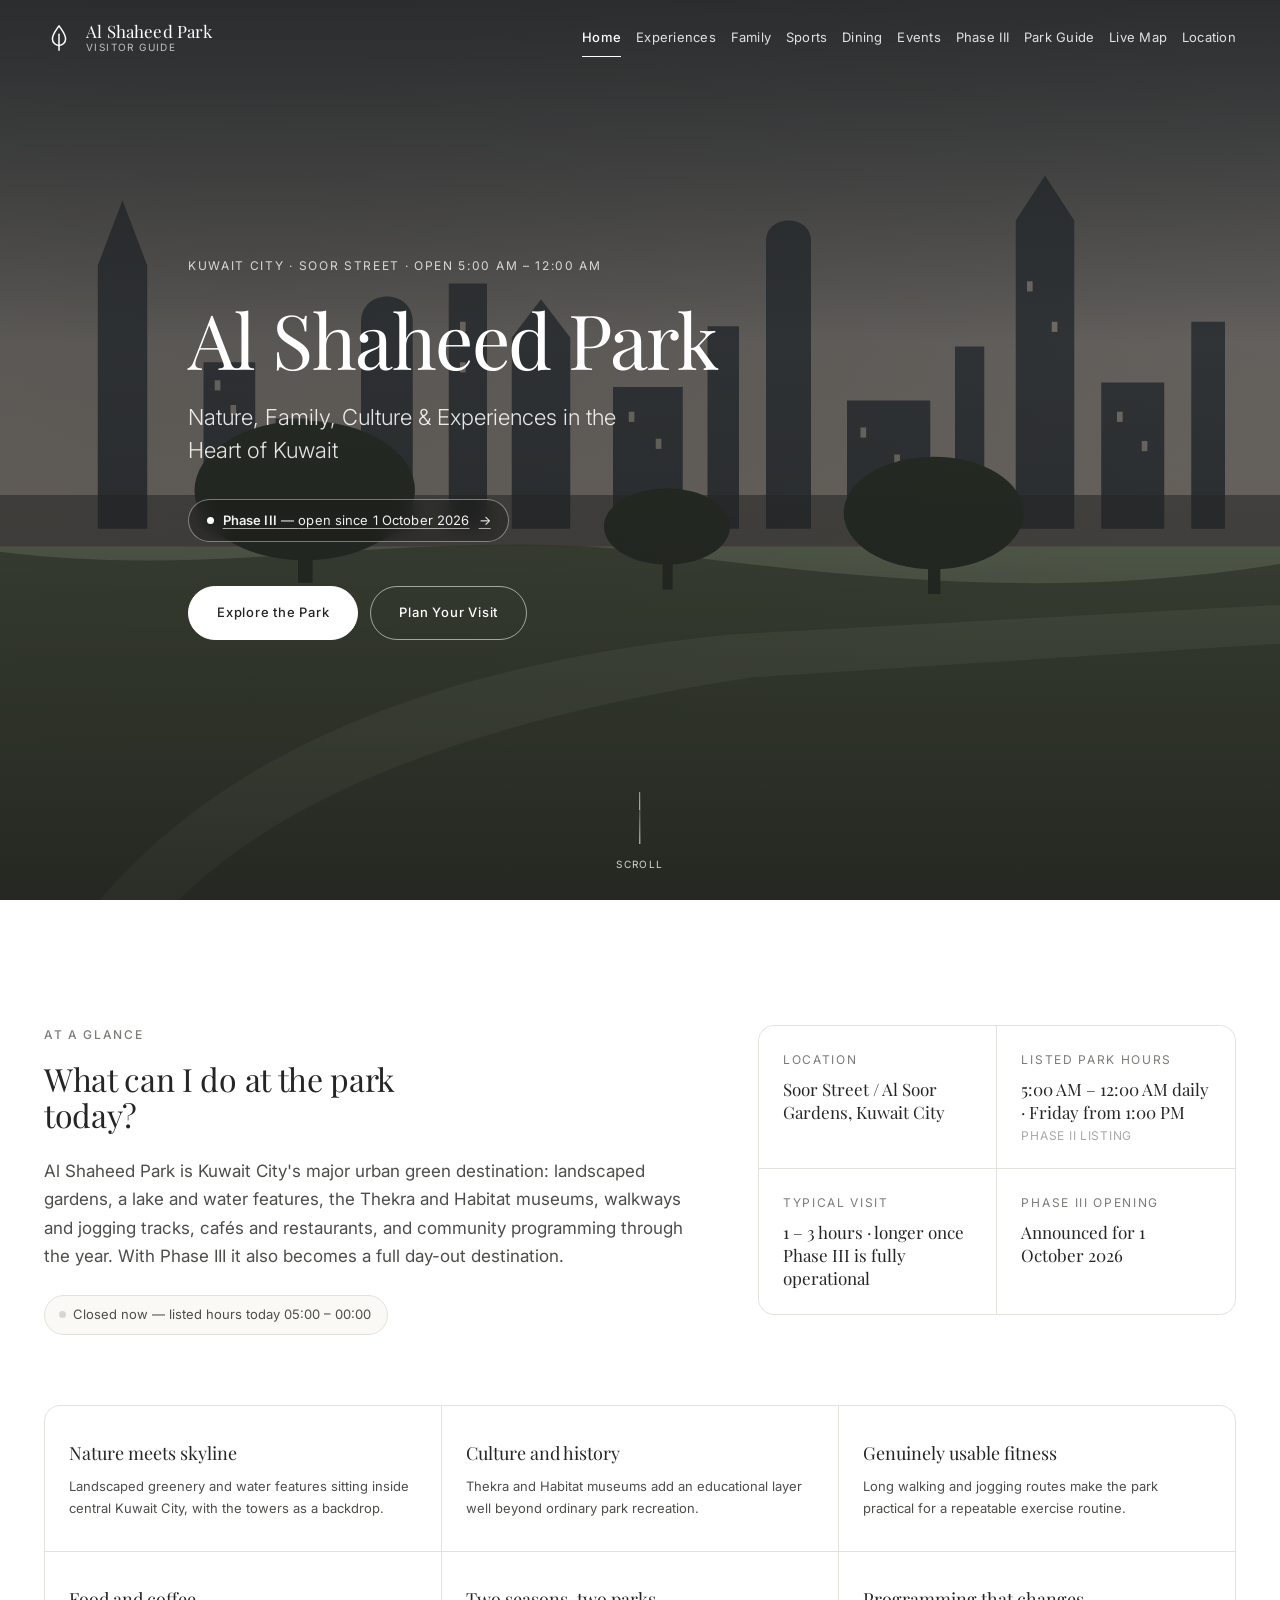
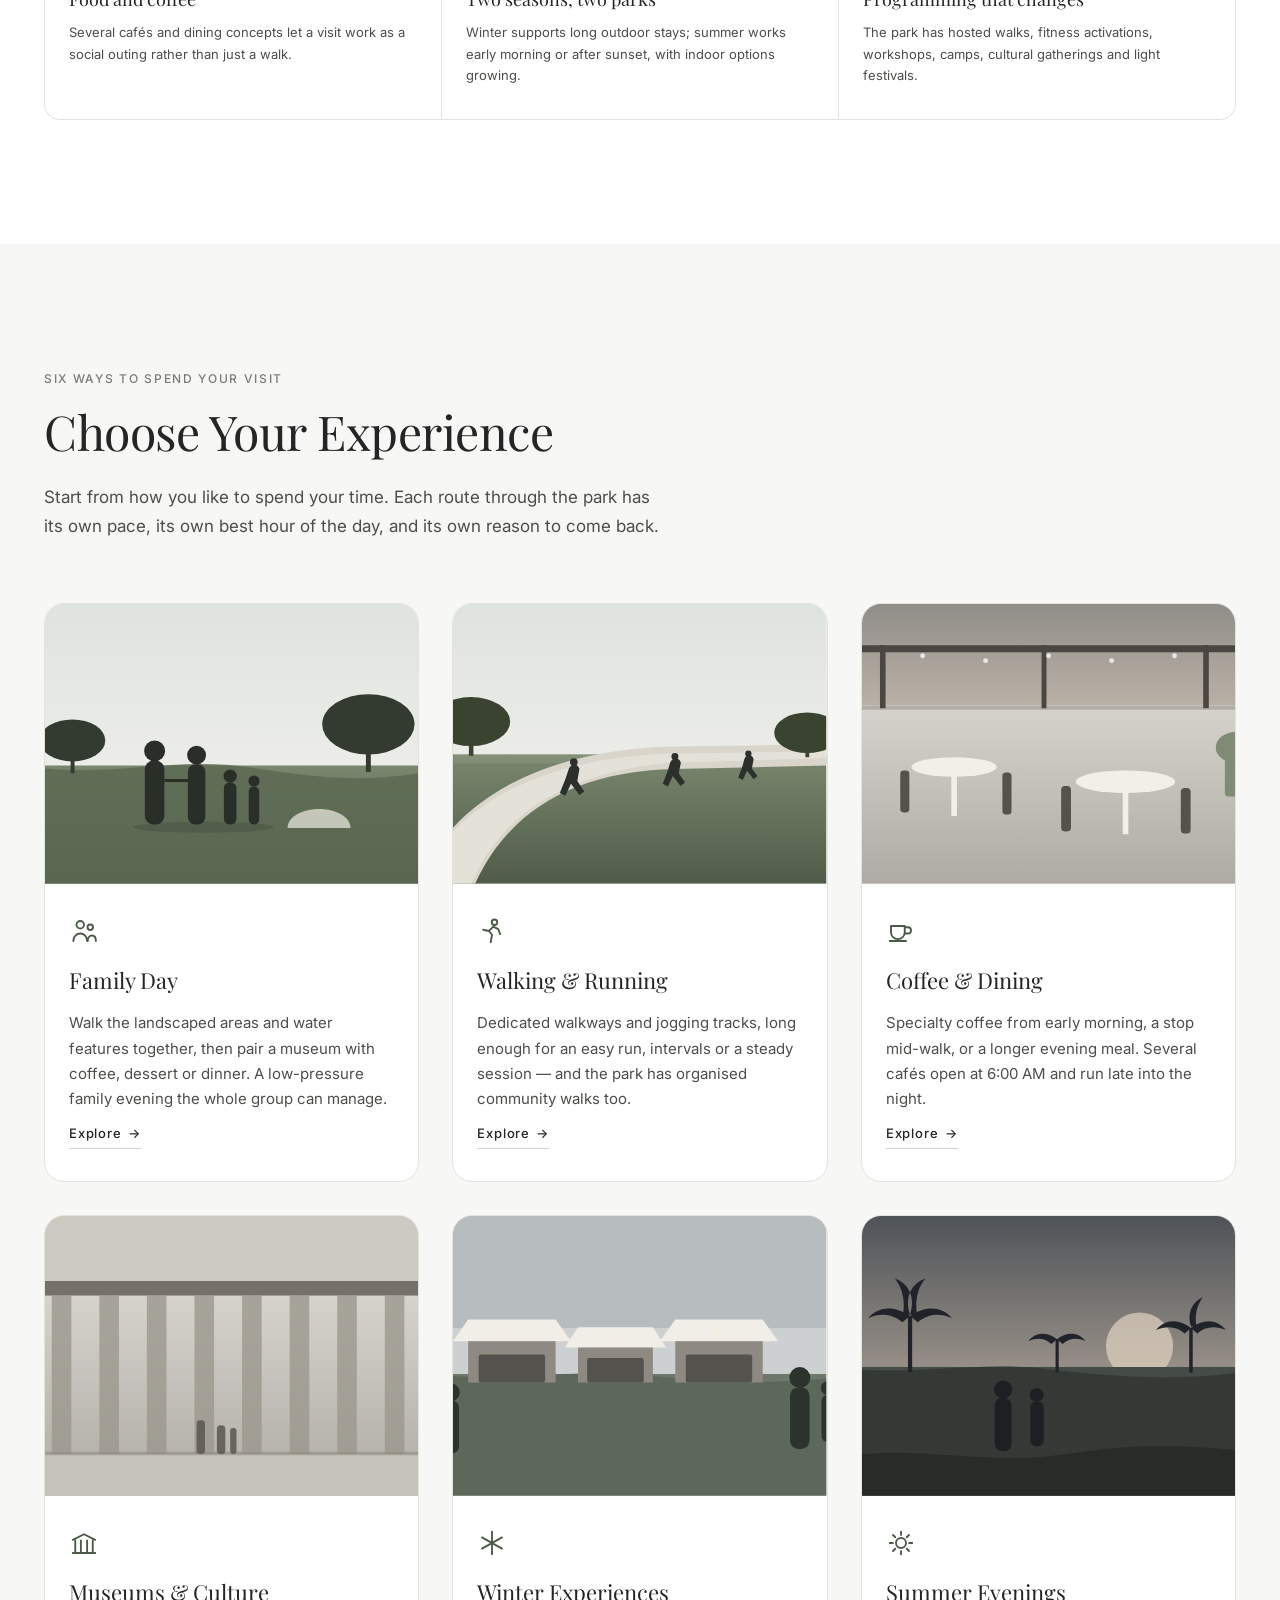
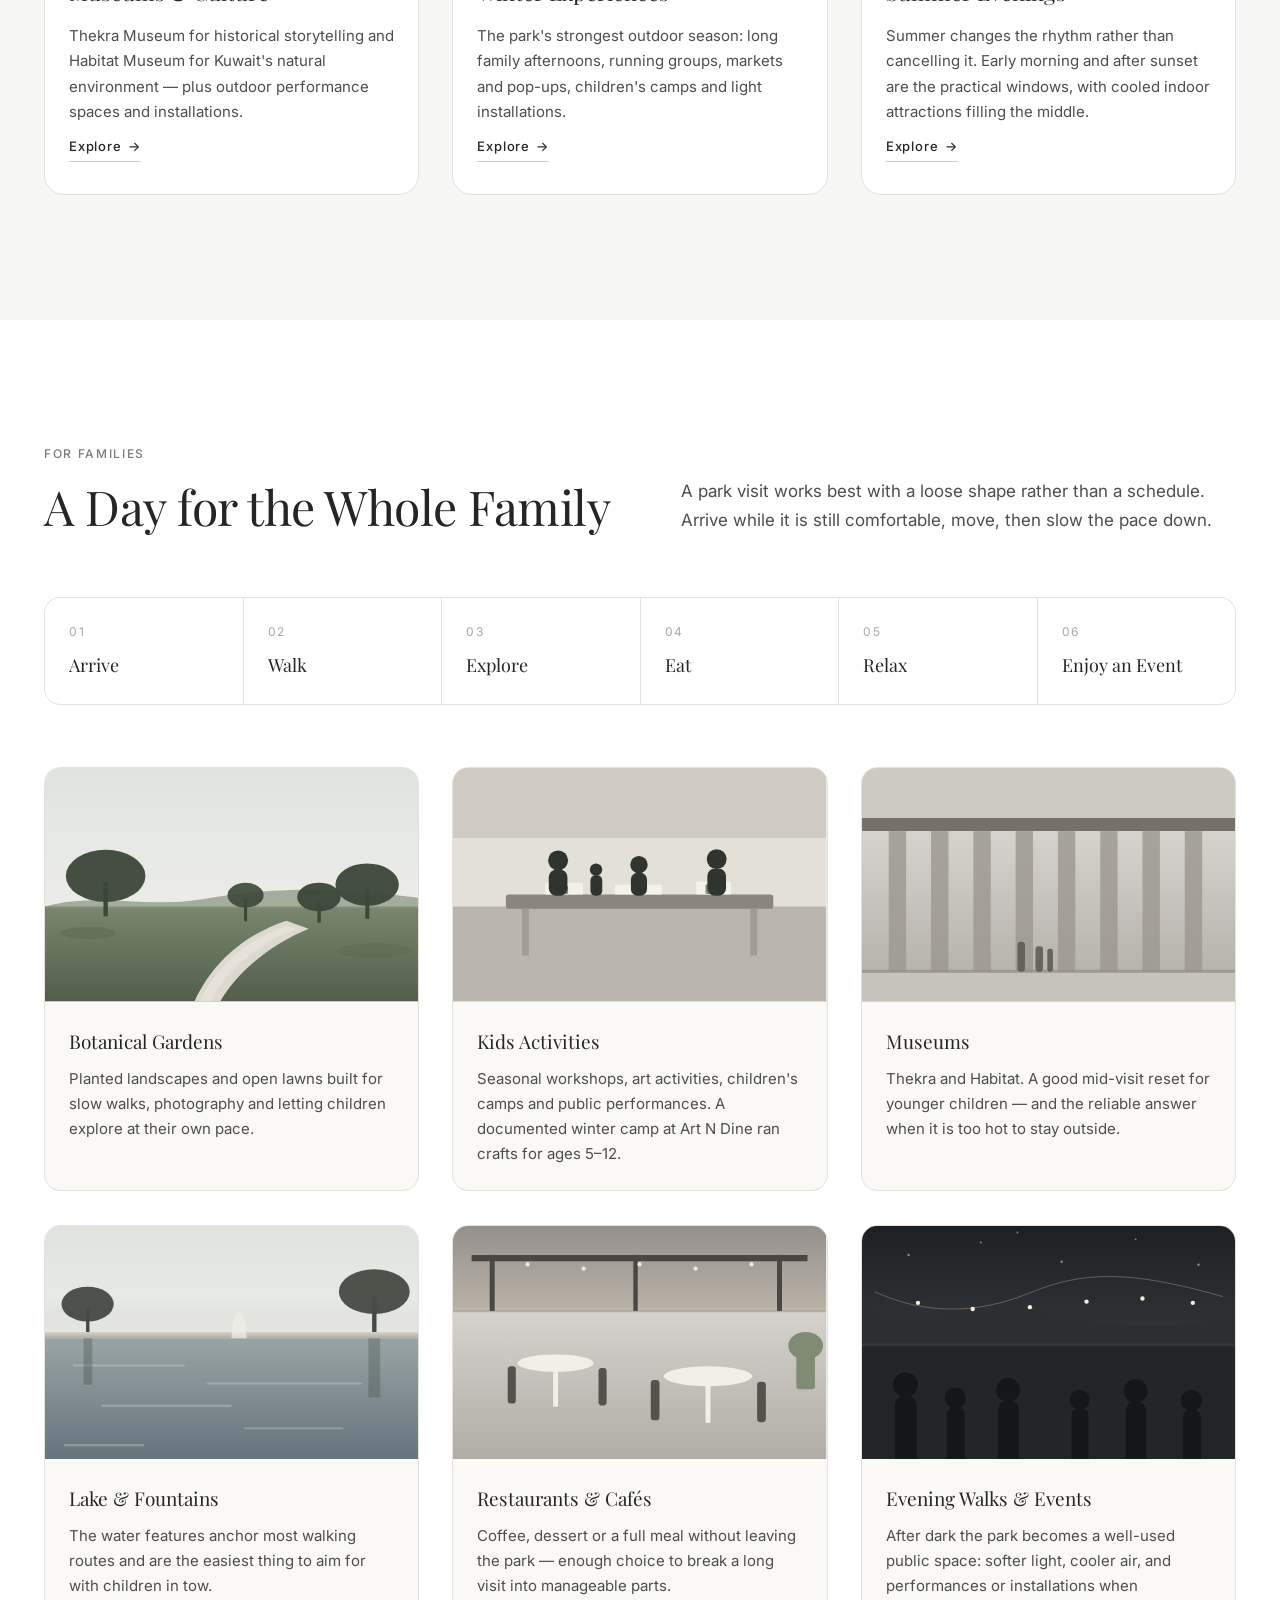
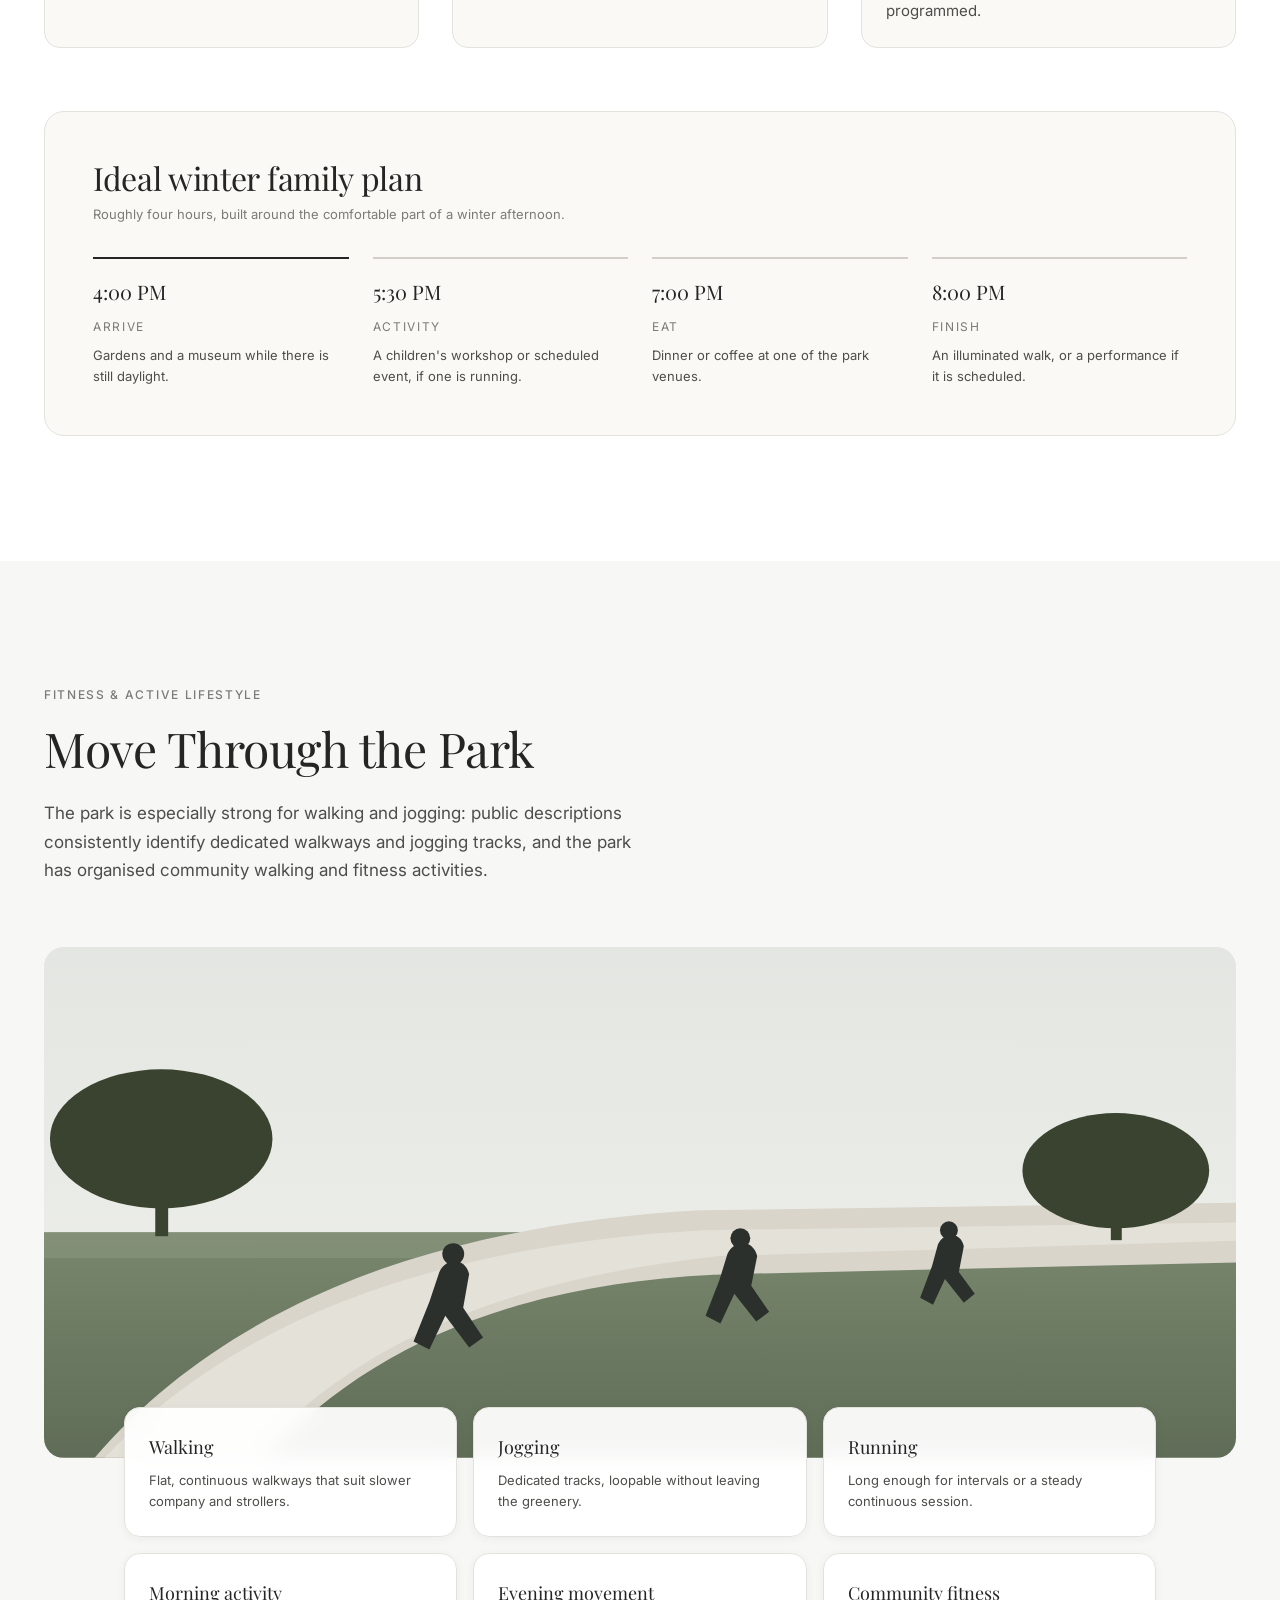
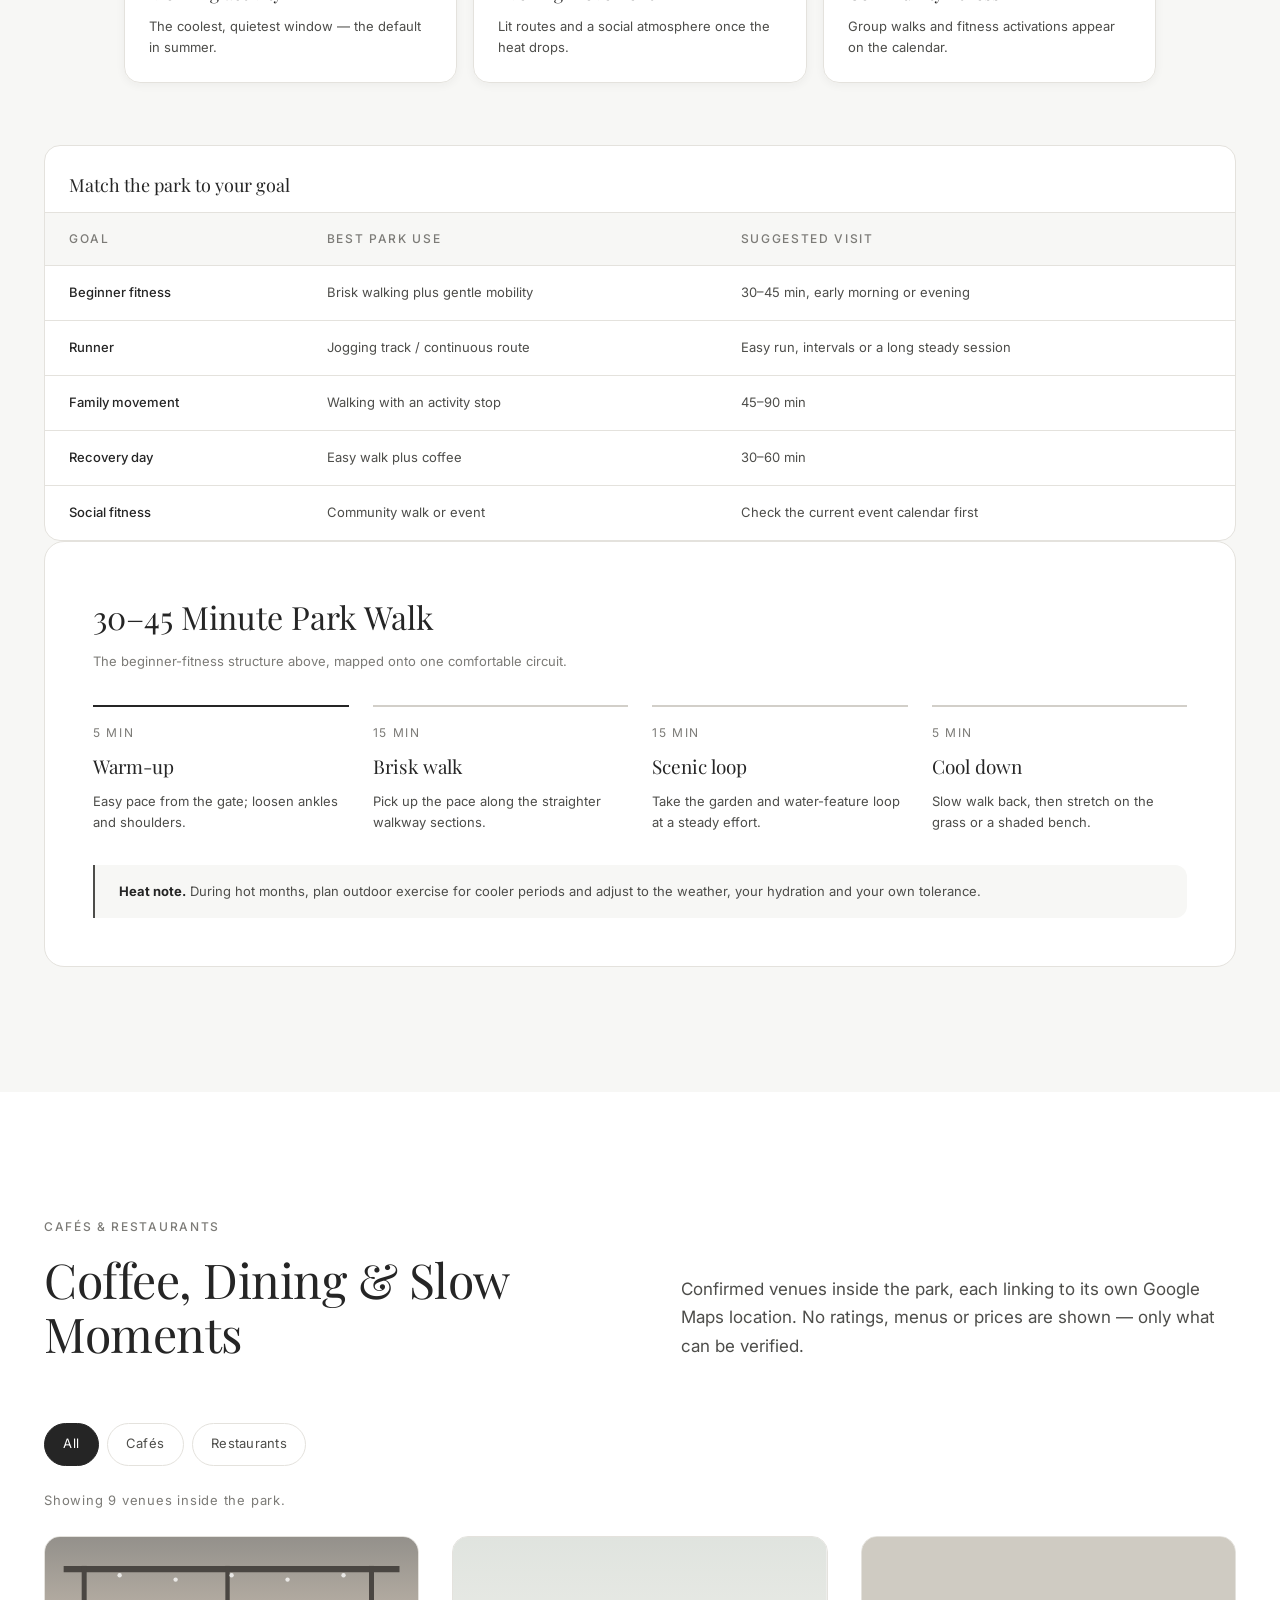
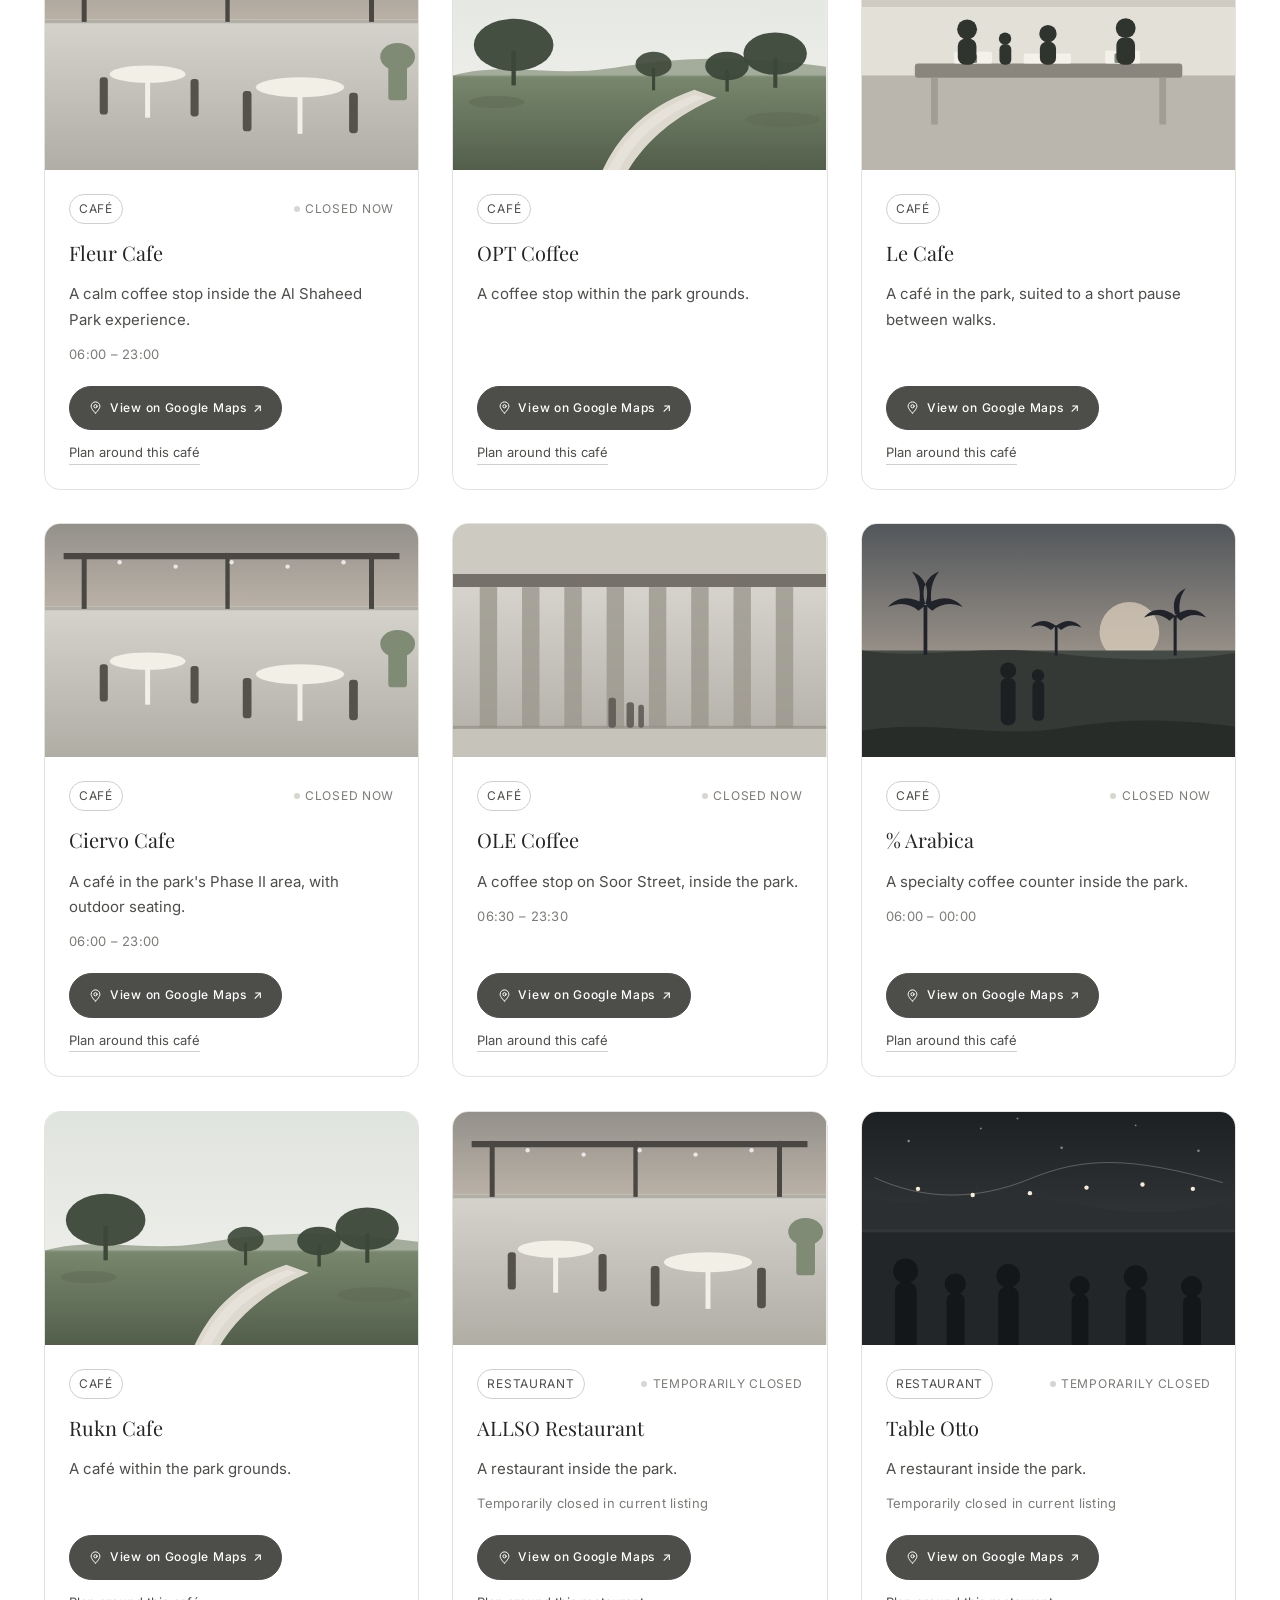
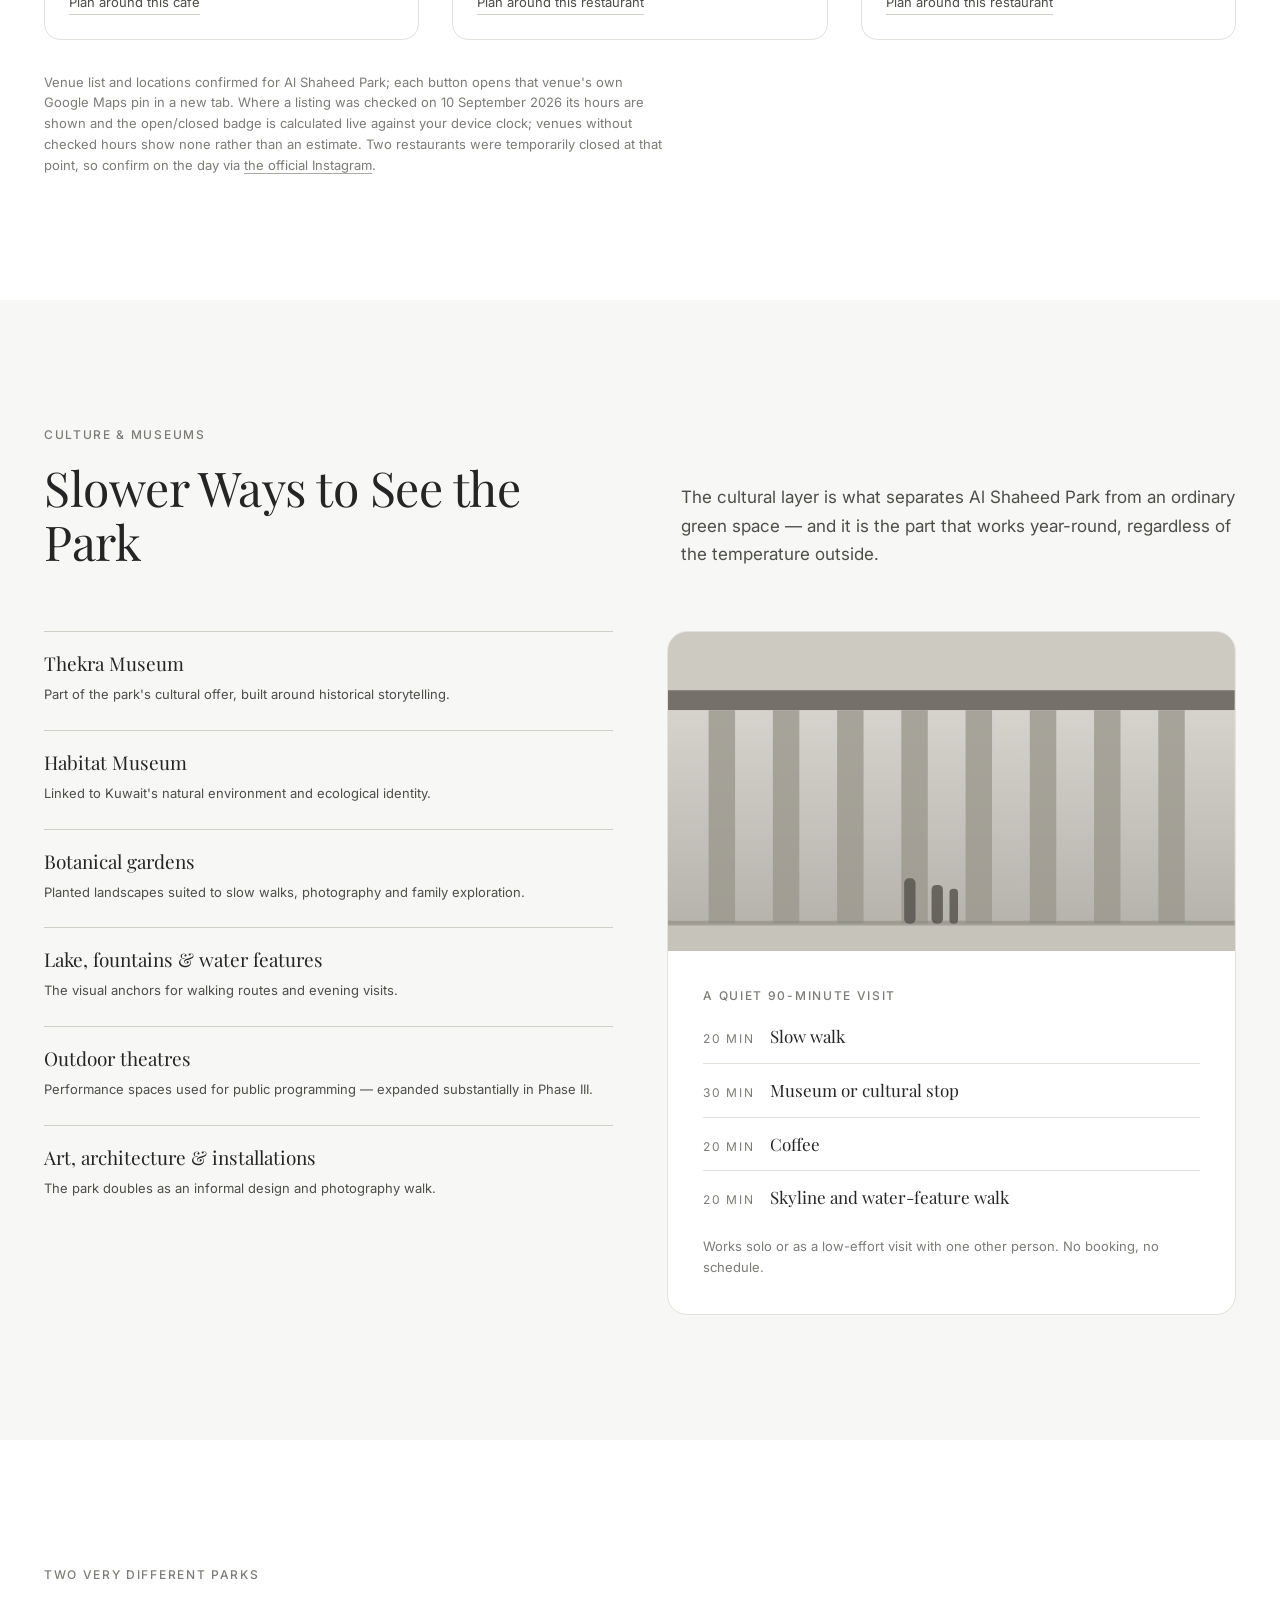
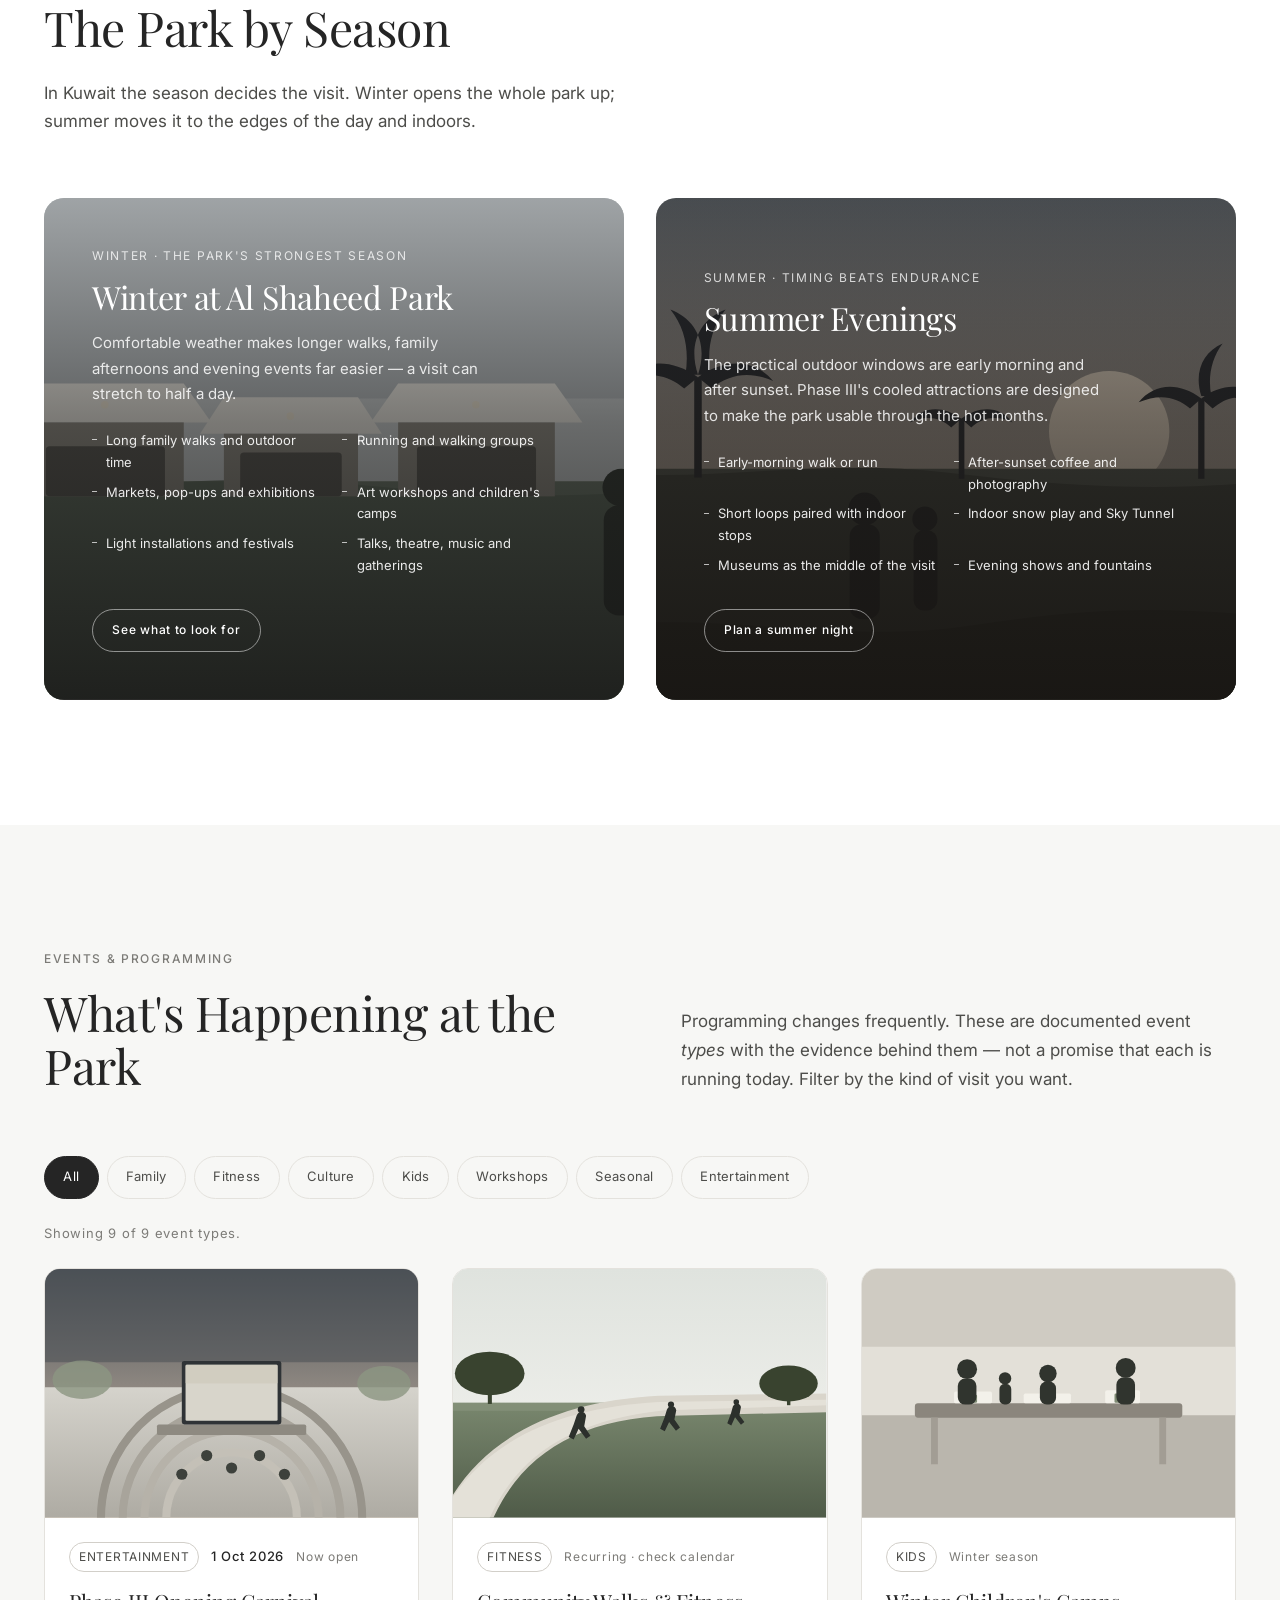
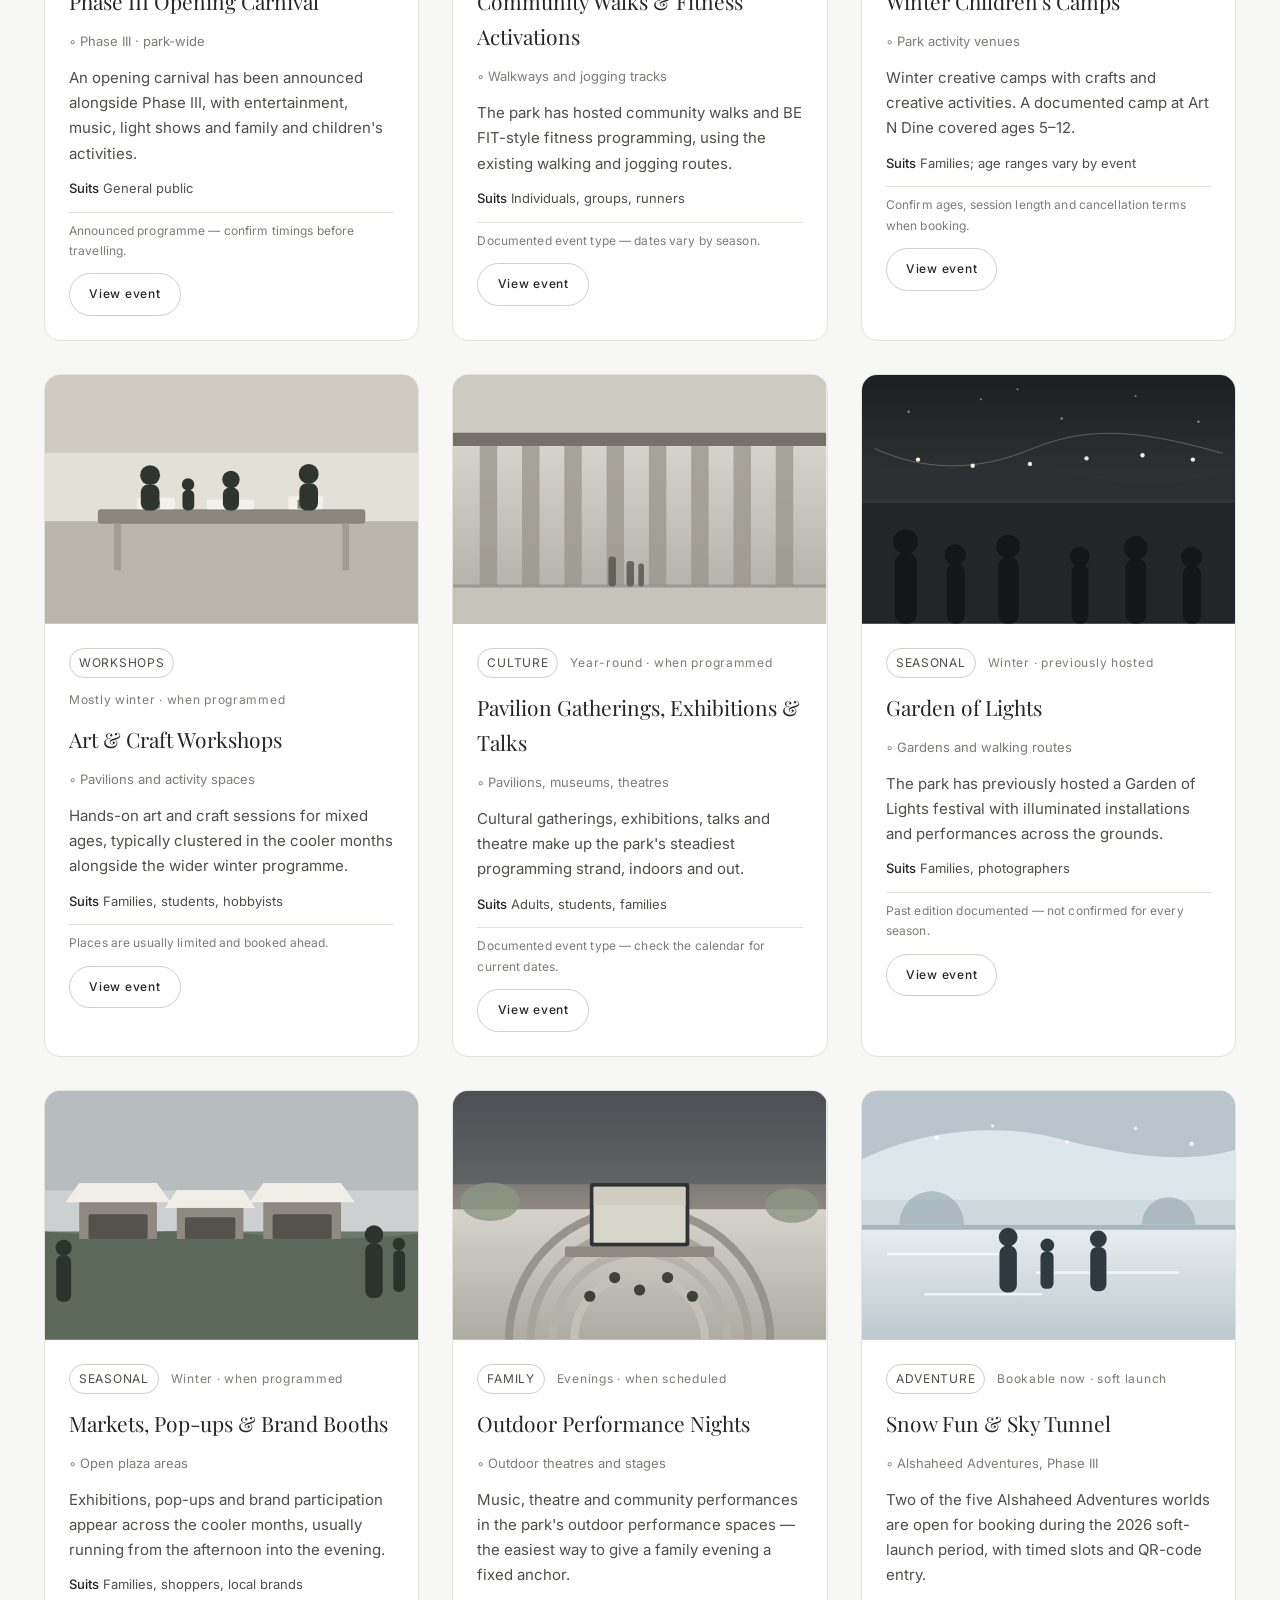
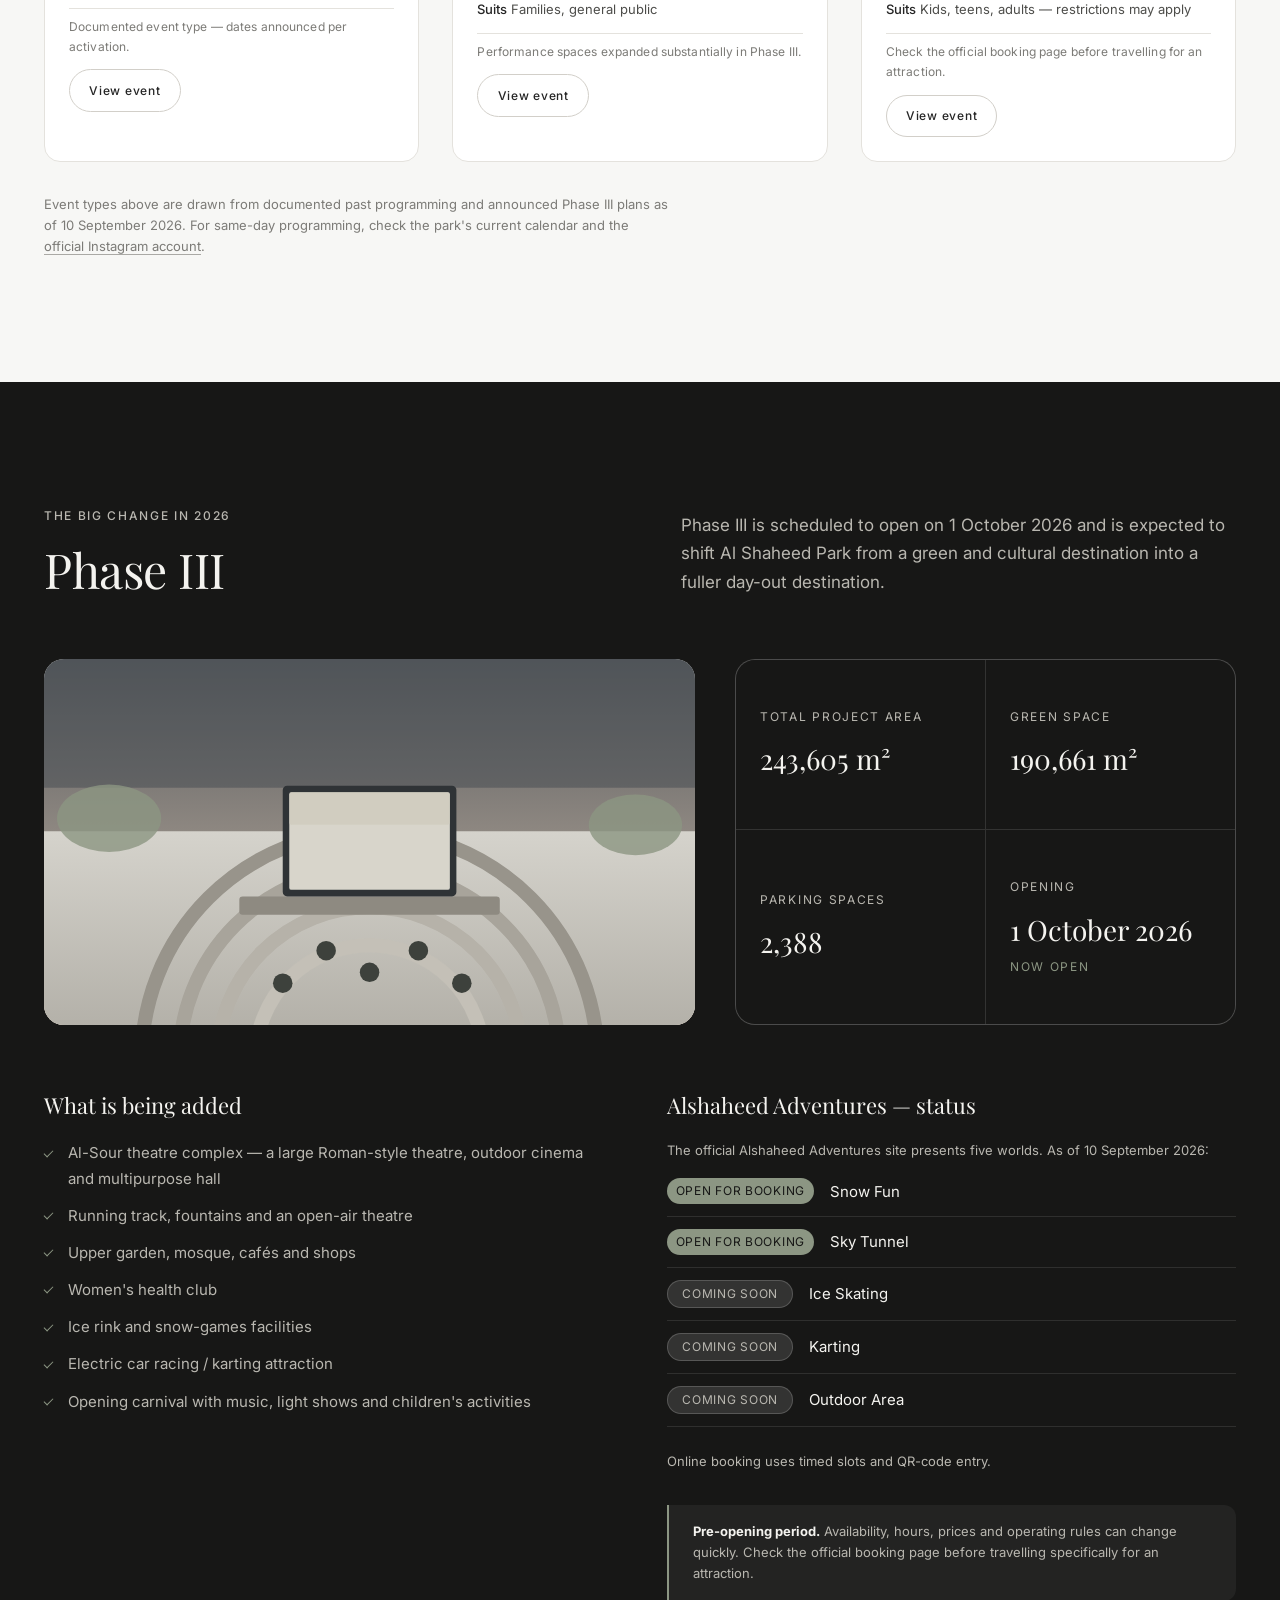
==== commit 3fe2e5b1: "Add live park map with real OSM geodata New map.html + map.js + park-data.js, linked from the guide " ====
--- a/index.html
+++ b/index.html
@@ -444,6 +444,7 @@
         <li><a class="nav__link" href="#events">Events</a></li>
         <li><a class="nav__link nav__link--flag" href="#phase-three">Phase&nbsp;III</a></li>
         <li><a class="nav__link" href="#guide">Park Guide</a></li>
+        <li><a class="nav__link" href="map.html">Live&nbsp;Map</a></li>
         <li><a class="nav__link" href="#location">Location</a></li>
       </ul>
     </nav>
@@ -1193,7 +1194,7 @@
     <header class="section__head reveal" data-reveal>
       <p class="eyebrow">Park guide</p>
       <h2 class="section__title display" id="guide-title">Explore the Park</h2>
-      <p class="section__intro">Select a category to see what it covers and roughly where it sits. This plan is a schematic orientation aid, not a survey map — use Google Maps for live directions.</p>
+      <p class="section__intro">Select a category to see what it covers and roughly where it sits. This plan is a schematic orientation aid. For your real position inside the park, nearby places and walking directions, open the <a href="map.html">live park map</a>.</p>
     </header>
 
     <div class="guide reveal" data-reveal data-reveal-delay="1">
@@ -1251,7 +1252,11 @@
           <ul class="guide__detail-meta" data-guide-meta></ul>
         </div>
 
-        <a class="btn btn--dark btn--block" href="https://maps.app.goo.gl/D3nBerKUZVXdPkMo6?g_st=ic" target="_blank" rel="noopener noreferrer">
+        <a class="btn btn--dark btn--block" href="map.html">
+          Open the live park map <span aria-hidden="true">→</span>
+        </a>
+
+        <a class="btn btn--outline btn--block" href="https://maps.app.goo.gl/D3nBerKUZVXdPkMo6?g_st=ic" target="_blank" rel="noopener noreferrer">
           Open in Google Maps <span aria-hidden="true">↗</span>
         </a>
       </aside>
@@ -1610,6 +1615,7 @@
         <ul>
           <li><a href="#events">Events</a></li>
           <li><a href="#phase-three">Phase III</a></li>
+          <li><a href="map.html">Live park map</a></li>
           <li><a href="#plans">Plan your day</a></li>
           <li><a href="#location">Location</a></li>
         </ul>
--- a/styles.css
+++ b/styles.css
@@ -149,6 +149,10 @@
 h1, h2, h3, h4, p, figure, dl, dd { margin: 0; }
 ul, ol { margin: 0; padding: 0; list-style: none; }
 img, svg, video { display: block; max-width: 100%; }
+
+/* The hidden attribute must beat any later display rule (panels, sheets,
+   the nav bar and the lightbox all set an explicit display). */
+[hidden] { display: none !important; }
 button { font: inherit; color: inherit; }
 
 a { color: inherit; text-decoration: none; }
@@ -2036,3 +2040,569 @@
   .section, .footer { padding-block: 1.5rem; }
   .reveal { opacity: 1 !important; transform: none !important; }
 }
+
+/* ==========================================================================
+   24. LIVE PARK MAP (map.html)
+   --------------------------------------------------------------------------
+   Mobile-first, near full-screen, one-handed: every control sits in the
+   lower half of the screen. Uses the same tokens as the rest of the site.
+   ========================================================================== */
+html:has(.map-page) { height: 100%; }
+.map-page {
+  /* vh first as the fallback: if dvh is not understood the declaration is
+     dropped, and without a definite height the 1fr row below collapses to
+     zero (every .map-shell child is absolutely positioned), which stops
+     MapLibre from ever finishing its first render. */
+  height: 100vh;
+  height: 100dvh;
+  min-height: 480px;
+  overflow: hidden;
+  background: var(--warm-white);
+  display: grid;
+  grid-template-rows: auto minmax(0, 1fr);
+}
+
+/* --- top bar ------------------------------------------------------------ */
+.map-bar {
+  display: flex;
+  align-items: center;
+  gap: var(--sp-3);
+  padding: max(var(--sp-3), env(safe-area-inset-top)) var(--sp-4) var(--sp-3);
+  background: rgba(250, 249, 246, 0.92);
+  backdrop-filter: saturate(180%) blur(14px);
+  -webkit-backdrop-filter: saturate(180%) blur(14px);
+  border-bottom: 1px solid var(--border);
+  z-index: 5;
+}
+.map-bar__back {
+  display: inline-flex;
+  align-items: center;
+  gap: 0.3em;
+  font-size: var(--fs-sm);
+  color: var(--text-soft);
+  flex-shrink: 0;
+}
+.map-bar__back svg {
+  width: 18px; height: 18px;
+  fill: none; stroke: currentColor; stroke-width: 1.6;
+  stroke-linecap: round; stroke-linejoin: round;
+}
+.map-bar__back:hover { color: var(--charcoal); }
+.map-bar__title { display: grid; line-height: 1.15; margin-inline: auto; text-align: center; }
+.map-bar__name { font-family: var(--font-display); font-size: 1rem; }
+.map-bar__sub {
+  font-size: 0.625rem; text-transform: uppercase;
+  letter-spacing: var(--ls-wide); color: var(--text-muted);
+}
+.map-bar__status { display: flex; align-items: center; gap: var(--sp-2); flex-shrink: 0; }
+.map-bar__stop {
+  padding: 0.35rem 0.7rem;
+  background: transparent;
+  border: 1px solid var(--border-strong);
+  border-radius: var(--r-pill);
+  font-size: var(--fs-xs);
+  cursor: pointer;
+  color: var(--text-soft);
+}
+.map-bar__stop:hover { border-color: var(--charcoal); color: var(--charcoal); }
+
+.loc-state {
+  font-size: var(--fs-xs);
+  letter-spacing: 0.02em;
+  color: var(--text-muted);
+  display: inline-flex;
+  align-items: center;
+  gap: 0.4em;
+  max-width: 15ch;
+  line-height: 1.3;
+}
+.loc-state::before {
+  content: ""; width: 6px; height: 6px; border-radius: 50%;
+  background: var(--stone); flex-shrink: 0;
+}
+.loc-state.is-on { color: var(--green); }
+.loc-state.is-on::before { background: var(--green); }
+.loc-state.is-busy::before { background: var(--grey); animation: locPulse 1.1s ease-in-out infinite; }
+.loc-state.is-warn { color: var(--dark-grey); max-width: 24ch; }
+.loc-state.is-warn::before { background: var(--dark-grey); }
+@keyframes locPulse { 0%, 100% { opacity: 0.3; } 50% { opacity: 1; } }
+
+/* --- map shell ---------------------------------------------------------- */
+.map-shell { position: relative; overflow: hidden; min-height: 0; }
+.map-canvas { position: absolute; inset: 0; min-height: 240px; }
+.map-canvas:focus-visible { outline: none; }
+
+.map-loading, .map-fallback {
+  position: absolute;
+  top: 50%; left: 50%;
+  transform: translate(-50%, -50%);
+  text-align: center;
+  z-index: 2;
+  max-width: 32ch;
+  color: var(--text-muted);
+  font-size: var(--fs-sm);
+}
+.map-fallback {
+  background: var(--white);
+  border: 1px solid var(--border);
+  border-radius: var(--r-lg);
+  padding: var(--sp-6) var(--sp-5);
+  box-shadow: var(--sh-md);
+  max-width: 34ch;
+}
+.map-fallback h2 { font-family: var(--font-display); font-size: 1.125rem; margin-bottom: var(--sp-3); color: var(--charcoal); }
+.map-fallback__links { margin-top: var(--sp-4); font-size: var(--fs-sm); }
+
+/* --- status pills ------------------------------------------------------- */
+.inside-pill {
+  position: absolute;
+  top: var(--sp-4);
+  left: 50%;
+  transform: translateX(-50%);
+  z-index: 4;
+  padding: 0.45rem 0.9rem;
+  border-radius: var(--r-pill);
+  font-size: var(--fs-xs);
+  letter-spacing: 0.02em;
+  white-space: nowrap;
+  max-width: calc(100vw - 2rem);
+  overflow: hidden;
+  text-overflow: ellipsis;
+  background: rgba(255, 255, 255, 0.94);
+  backdrop-filter: blur(8px);
+  -webkit-backdrop-filter: blur(8px);
+  border: 1px solid var(--border);
+  box-shadow: var(--sh-sm);
+}
+.inside-pill.is-inside { color: var(--green); border-color: rgba(76, 90, 72, 0.35); }
+.inside-pill.is-outside { color: var(--dark-grey); }
+
+.compass {
+  position: absolute;
+  top: var(--sp-4);
+  right: var(--sp-4);
+  z-index: 4;
+  display: grid;
+  justify-items: center;
+  gap: 2px;
+}
+.compass__ring {
+  width: 34px; height: 34px;
+  border-radius: 50%;
+  background: rgba(255, 255, 255, 0.94);
+  border: 1px solid var(--border);
+  box-shadow: var(--sh-sm);
+  display: grid;
+  place-items: center;
+}
+.compass__needle {
+  width: 0; height: 0;
+  border-left: 4px solid transparent;
+  border-right: 4px solid transparent;
+  border-bottom: 13px solid var(--green);
+  transition: transform 200ms linear;
+}
+.compass__deg { font-size: 0.5625rem; color: var(--text-muted); letter-spacing: 0.04em; }
+
+/* --- side controls ------------------------------------------------------ */
+.map-side {
+  position: absolute;
+  right: var(--sp-4);
+  bottom: calc(6.5rem + env(safe-area-inset-bottom));
+  z-index: 4;
+  display: grid;
+  gap: var(--sp-2);
+}
+.map-icon-btn {
+  width: 44px; height: 44px;
+  display: grid; place-items: center;
+  padding: 11px;
+  background: rgba(255, 255, 255, 0.95);
+  border: 1px solid var(--border);
+  border-radius: 50%;
+  box-shadow: var(--sh-sm);
+  cursor: pointer;
+  color: var(--charcoal);
+  transition: background var(--t-fast) var(--ease), color var(--t-fast) var(--ease);
+}
+.map-icon-btn svg {
+  width: 100%; height: 100%;
+  fill: none; stroke: currentColor; stroke-width: 1.6;
+  stroke-linecap: round; stroke-linejoin: round;
+}
+.map-icon-btn:hover { background: var(--charcoal); color: var(--white); }
+.map-icon-btn.is-active { background: var(--green); border-color: var(--green); color: var(--white); }
+
+/* --- floating dock ------------------------------------------------------ */
+.map-dock {
+  position: absolute;
+  left: 50%;
+  transform: translateX(-50%);
+  bottom: calc(var(--sp-4) + env(safe-area-inset-bottom));
+  z-index: 6;
+  display: flex;
+  gap: 4px;
+  padding: 5px;
+  background: rgba(255, 255, 255, 0.95);
+  backdrop-filter: blur(14px);
+  -webkit-backdrop-filter: blur(14px);
+  border: 1px solid var(--border);
+  border-radius: var(--r-pill);
+  box-shadow: var(--sh-md);
+  max-width: calc(100vw - 1.5rem);
+}
+.dock-btn {
+  display: inline-flex;
+  flex-direction: column;
+  align-items: center;
+  gap: 2px;
+  padding: 0.5rem 0.7rem;
+  min-width: 68px;
+  background: transparent;
+  border: 0;
+  border-radius: var(--r-pill);
+  font-size: 0.625rem;
+  letter-spacing: 0.03em;
+  color: var(--text-soft);
+  cursor: pointer;
+  transition: background var(--t-fast) var(--ease), color var(--t-fast) var(--ease);
+}
+.dock-btn svg {
+  width: 19px; height: 19px;
+  fill: none; stroke: currentColor; stroke-width: 1.6;
+  stroke-linecap: round; stroke-linejoin: round;
+}
+.dock-btn:hover { background: var(--off-white); color: var(--charcoal); }
+.dock-btn.is-active { background: var(--charcoal); color: var(--white); }
+.dock-btn--primary { color: var(--charcoal); font-weight: 500; }
+.dock-btn--primary.is-active { background: var(--green); color: var(--white); }
+
+/* --- panels ------------------------------------------------------------- */
+.map-panel {
+  position: absolute;
+  left: var(--sp-3);
+  right: var(--sp-3);
+  bottom: calc(5.5rem + env(safe-area-inset-bottom));
+  z-index: 7;
+  max-height: min(58dvh, 30rem);
+  overflow-y: auto;
+  padding: var(--sp-5);
+  background: var(--white);
+  border: 1px solid var(--border);
+  border-radius: var(--r-xl);
+  box-shadow: var(--sh-lg);
+  animation: sheetUp 260ms var(--ease-out) both;
+}
+.map-panel__head {
+  display: flex;
+  align-items: center;
+  justify-content: space-between;
+  gap: var(--sp-3);
+  margin-bottom: var(--sp-4);
+}
+.map-panel__head h2 { font-family: var(--font-display); font-size: 1.1875rem; font-weight: 400; }
+.map-panel__close, .sheet__close {
+  width: 32px; height: 32px;
+  display: grid; place-items: center;
+  padding: 8px;
+  background: transparent;
+  border: 1px solid var(--border);
+  border-radius: 50%;
+  cursor: pointer;
+  flex-shrink: 0;
+  color: var(--text-soft);
+}
+.map-panel__close svg, .sheet__close svg {
+  width: 100%; height: 100%;
+  fill: none; stroke: currentColor; stroke-width: 1.7;
+  stroke-linecap: round; stroke-linejoin: round;
+}
+.map-panel__close:hover, .sheet__close:hover { background: var(--charcoal); color: var(--white); border-color: var(--charcoal); }
+.map-panel__note { margin-top: var(--sp-4); font-size: var(--fs-xs); color: var(--text-muted); line-height: 1.55; }
+.map-panel__empty { font-size: var(--fs-sm); color: var(--text-muted); }
+.map-text-btn {
+  margin-top: var(--sp-3);
+  padding: 0;
+  background: none;
+  border: 0;
+  border-bottom: 1px solid var(--border-strong);
+  font-size: var(--fs-sm);
+  color: var(--text-soft);
+  cursor: pointer;
+}
+.map-text-btn:hover { color: var(--charcoal); border-color: var(--charcoal); }
+@keyframes sheetUp { from { opacity: 0; transform: translateY(14px); } to { opacity: 1; transform: none; } }
+
+/* --- near me ------------------------------------------------------------ */
+.nearby { display: grid; gap: var(--sp-2); }
+.nearby__btn {
+  width: 100%;
+  display: grid;
+  grid-template-columns: 1fr auto;
+  grid-template-areas: "cat dist" "name dist";
+  gap: 0 var(--sp-4);
+  align-items: center;
+  text-align: left;
+  padding: var(--sp-3) var(--sp-4);
+  background: var(--off-white);
+  border: 1px solid var(--border);
+  border-radius: var(--r-md);
+  cursor: pointer;
+  transition: background var(--t-fast) var(--ease), border-color var(--t-fast) var(--ease);
+}
+.nearby__btn:hover { background: var(--white); border-color: var(--charcoal); }
+.nearby__cat {
+  grid-area: cat;
+  font-size: var(--fs-xs);
+  text-transform: uppercase;
+  letter-spacing: var(--ls-wide);
+  color: var(--text-muted);
+}
+.nearby__name { grid-area: name; font-family: var(--font-display); font-size: 1.0625rem; }
+.nearby__dist { grid-area: dist; font-size: var(--fs-sm); color: var(--charcoal); white-space: nowrap; }
+
+/* --- routes ------------------------------------------------------------- */
+.route-list { display: grid; gap: var(--sp-2); }
+.route-btn {
+  width: 100%;
+  display: grid;
+  gap: 2px;
+  text-align: left;
+  padding: var(--sp-3) var(--sp-4);
+  background: var(--off-white);
+  border: 1px solid var(--border);
+  border-radius: var(--r-md);
+  cursor: pointer;
+}
+.route-btn:hover:not([disabled]) { background: var(--white); border-color: var(--charcoal); }
+.route-btn[disabled] { opacity: 0.55; cursor: default; }
+.route-btn__name { font-family: var(--font-display); font-size: 1.0625rem; }
+.route-btn__desc { font-size: var(--fs-xs); color: var(--text-muted); line-height: 1.5; }
+.route-btn__go, .route-btn__na {
+  margin-top: 2px;
+  font-size: var(--fs-xs);
+  letter-spacing: 0.02em;
+  color: var(--green);
+}
+.route-btn__na { color: var(--grey); }
+.route-status { margin-top: var(--sp-3); font-size: var(--fs-sm); color: var(--charcoal); min-height: 1.2em; }
+
+/* --- filter chips ------------------------------------------------------- */
+.chips { display: flex; flex-wrap: wrap; gap: var(--sp-2); }
+.chip {
+  display: inline-flex;
+  align-items: center;
+  gap: 0.45em;
+  padding: 0.42rem 0.8rem;
+  background: transparent;
+  border: 1px solid var(--border);
+  border-radius: var(--r-pill);
+  font-size: var(--fs-sm);
+  color: var(--text-soft);
+  cursor: pointer;
+  transition: background var(--t-fast) var(--ease), color var(--t-fast) var(--ease), border-color var(--t-fast) var(--ease);
+}
+.chip:hover:not([disabled]) { border-color: var(--charcoal); color: var(--charcoal); }
+.chip.is-active { background: var(--charcoal); border-color: var(--charcoal); color: var(--white); }
+.chip[disabled] { opacity: 0.45; cursor: default; }
+.chip__swatch { width: 8px; height: 8px; border-radius: 50%; flex-shrink: 0; }
+.chip__n { font-size: var(--fs-xs); color: inherit; opacity: 0.6; }
+
+/* --- navigation bar ----------------------------------------------------- */
+.nav-bar {
+  position: absolute;
+  left: var(--sp-3);
+  right: var(--sp-3);
+  top: var(--sp-4);
+  z-index: 8;
+  display: flex;
+  align-items: flex-start;
+  gap: var(--sp-3);
+  padding: var(--sp-4);
+  background: var(--charcoal);
+  color: var(--on-dark);
+  border-radius: var(--r-lg);
+  box-shadow: var(--sh-lg);
+  animation: sheetDown 260ms var(--ease-out) both;
+}
+@keyframes sheetDown { from { opacity: 0; transform: translateY(-12px); } to { opacity: 1; transform: none; } }
+.nav-bar__body { flex: 1; display: grid; gap: 3px; min-width: 0; }
+.nav-bar__route { font-size: var(--fs-xs); color: var(--on-dark-soft); letter-spacing: 0.02em; }
+.nav-bar__dest { color: var(--white); font-weight: 500; }
+.nav-bar__meta { font-size: var(--fs-sm); }
+.nav-bar__mode {
+  font-size: var(--fs-xs);
+  color: #e6d8bd;
+  border-top: 1px solid rgba(255, 255, 255, 0.16);
+  padding-top: 3px;
+  margin-top: 2px;
+}
+.nav-bar__remaining { font-size: var(--fs-xs); color: var(--on-dark-soft); }
+.nav-bar__exit {
+  width: 30px; height: 30px;
+  display: grid; place-items: center;
+  padding: 7px;
+  background: rgba(255, 255, 255, 0.1);
+  border: 1px solid rgba(255, 255, 255, 0.24);
+  border-radius: 50%;
+  color: var(--on-dark);
+  cursor: pointer;
+  flex-shrink: 0;
+}
+.nav-bar__exit svg {
+  width: 100%; height: 100%;
+  fill: none; stroke: currentColor; stroke-width: 1.8;
+  stroke-linecap: round; stroke-linejoin: round;
+}
+.nav-bar__exit:hover { background: rgba(255, 255, 255, 0.22); }
+
+/* --- bottom sheet ------------------------------------------------------- */
+.sheet {
+  position: absolute;
+  left: var(--sp-3);
+  right: var(--sp-3);
+  bottom: calc(5.5rem + env(safe-area-inset-bottom));
+  z-index: 9;
+  padding: var(--sp-5);
+  background: var(--white);
+  border: 1px solid var(--border);
+  border-radius: var(--r-xl);
+  box-shadow: var(--sh-lg);
+  animation: sheetUp 260ms var(--ease-out) both;
+  max-height: min(70dvh, 34rem);
+  overflow-y: auto;
+}
+.sheet__close { position: absolute; top: var(--sp-4); right: var(--sp-4); }
+.sheet__cat {
+  font-size: var(--fs-xs);
+  text-transform: uppercase;
+  letter-spacing: var(--ls-wide);
+  color: var(--text-muted);
+  margin-bottom: var(--sp-2);
+}
+.sheet__name { font-size: 1.375rem; padding-right: 2.5rem; }
+.sheet__dist {
+  margin-top: var(--sp-2);
+  font-size: var(--fs-sm);
+  color: var(--green);
+  letter-spacing: 0.02em;
+}
+.sheet__desc { margin-top: var(--sp-3); font-size: var(--fs-base); color: var(--text-soft); }
+.sheet__hours { margin-top: var(--sp-2); font-size: var(--fs-sm); color: var(--text-muted); }
+.sheet__note {
+  margin-top: var(--sp-3);
+  font-size: var(--fs-xs);
+  color: var(--text-muted);
+  padding-left: var(--sp-3);
+  border-left: 2px solid var(--border-strong);
+  line-height: 1.5;
+}
+.sheet__actions { margin-top: var(--sp-5); display: flex; flex-wrap: wrap; gap: var(--sp-2); }
+.sheet__source { margin-top: var(--sp-4); font-size: var(--fs-xs); color: var(--grey); }
+.perm-list { display: grid; gap: var(--sp-2); margin-top: var(--sp-4); }
+.perm-list li {
+  position: relative;
+  padding-left: 1.5em;
+  font-size: var(--fs-sm);
+  color: var(--text-soft);
+  line-height: 1.55;
+}
+.perm-list li::before {
+  content: "";
+  position: absolute;
+  left: 0; top: 0.55em;
+  width: 8px; height: 5px;
+  border-left: 1.5px solid var(--green);
+  border-bottom: 1.5px solid var(--green);
+  transform: rotate(-45deg);
+}
+
+/* --- user location marker ---------------------------------------------- */
+.user-dot { position: relative; width: 22px; height: 22px; }
+.user-dot__core {
+  position: absolute;
+  inset: 4px;
+  border-radius: 50%;
+  background: var(--green);
+  border: 2.5px solid var(--white);
+  box-shadow: 0 1px 6px rgba(37, 37, 37, 0.4);
+}
+.user-dot__pulse {
+  --acc: 34px;
+  position: absolute;
+  top: 50%; left: 50%;
+  width: var(--acc); height: var(--acc);
+  transform: translate(-50%, -50%);
+  border-radius: 50%;
+  background: rgba(76, 90, 72, 0.16);
+  border: 1px solid rgba(76, 90, 72, 0.3);
+  transition: width 400ms var(--ease), height 400ms var(--ease);
+}
+.user-dot__heading {
+  position: absolute;
+  top: 50%; left: 50%;
+  width: 0; height: 0;
+  margin-left: -6px;
+  margin-top: -24px;
+  border-left: 6px solid transparent;
+  border-right: 6px solid transparent;
+  border-bottom: 13px solid var(--green);
+  transform-origin: 50% 24px;
+  transition: transform 220ms linear;
+}
+.user-dot__label {
+  position: absolute;
+  top: 26px; left: 50%;
+  transform: translateX(-50%);
+  white-space: nowrap;
+  padding: 2px 8px;
+  border-radius: var(--r-pill);
+  background: var(--green);
+  color: var(--white);
+  font-size: 0.625rem;
+  letter-spacing: 0.05em;
+  text-transform: uppercase;
+  box-shadow: var(--sh-sm);
+}
+
+/* --- MapLibre chrome, toned down to match the palette ----------------- */
+.maplibregl-ctrl-attrib.maplibregl-compact {
+  background: rgba(255, 255, 255, 0.86);
+  font-size: 10px;
+  border-radius: var(--r-pill);
+}
+.maplibregl-ctrl-attrib a { color: var(--dark-grey); }
+.maplibregl-ctrl-scale {
+  background: rgba(255, 255, 255, 0.8);
+  border-color: var(--border-strong);
+  color: var(--dark-grey);
+  font-size: 10px;
+  border-radius: 3px;
+}
+.maplibregl-canvas:focus { outline: none; }
+
+.map-noscript {
+  padding: var(--sp-8) var(--gutter);
+  max-width: 46ch;
+  margin-inline: auto;
+  text-align: center;
+}
+.map-noscript h2 { font-family: var(--font-display); font-size: var(--fs-xl); margin-bottom: var(--sp-4); }
+
+/* --- larger screens: dock and panels become a side rail --------------- */
+@media (min-width: 860px) {
+  .map-dock { left: var(--sp-5); transform: none; bottom: var(--sp-5); }
+  .map-panel, .sheet {
+    left: var(--sp-5);
+    right: auto;
+    width: 24rem;
+    bottom: calc(5.5rem + var(--sp-4));
+  }
+  .nav-bar { left: auto; right: var(--sp-5); width: 24rem; }
+  .map-side { bottom: var(--sp-5); }
+}
+
+@media (prefers-reduced-motion: reduce) {
+  .map-panel, .sheet, .nav-bar { animation: none; }
+  .user-dot__heading, .user-dot__pulse, .compass__needle { transition: none; }
+}
